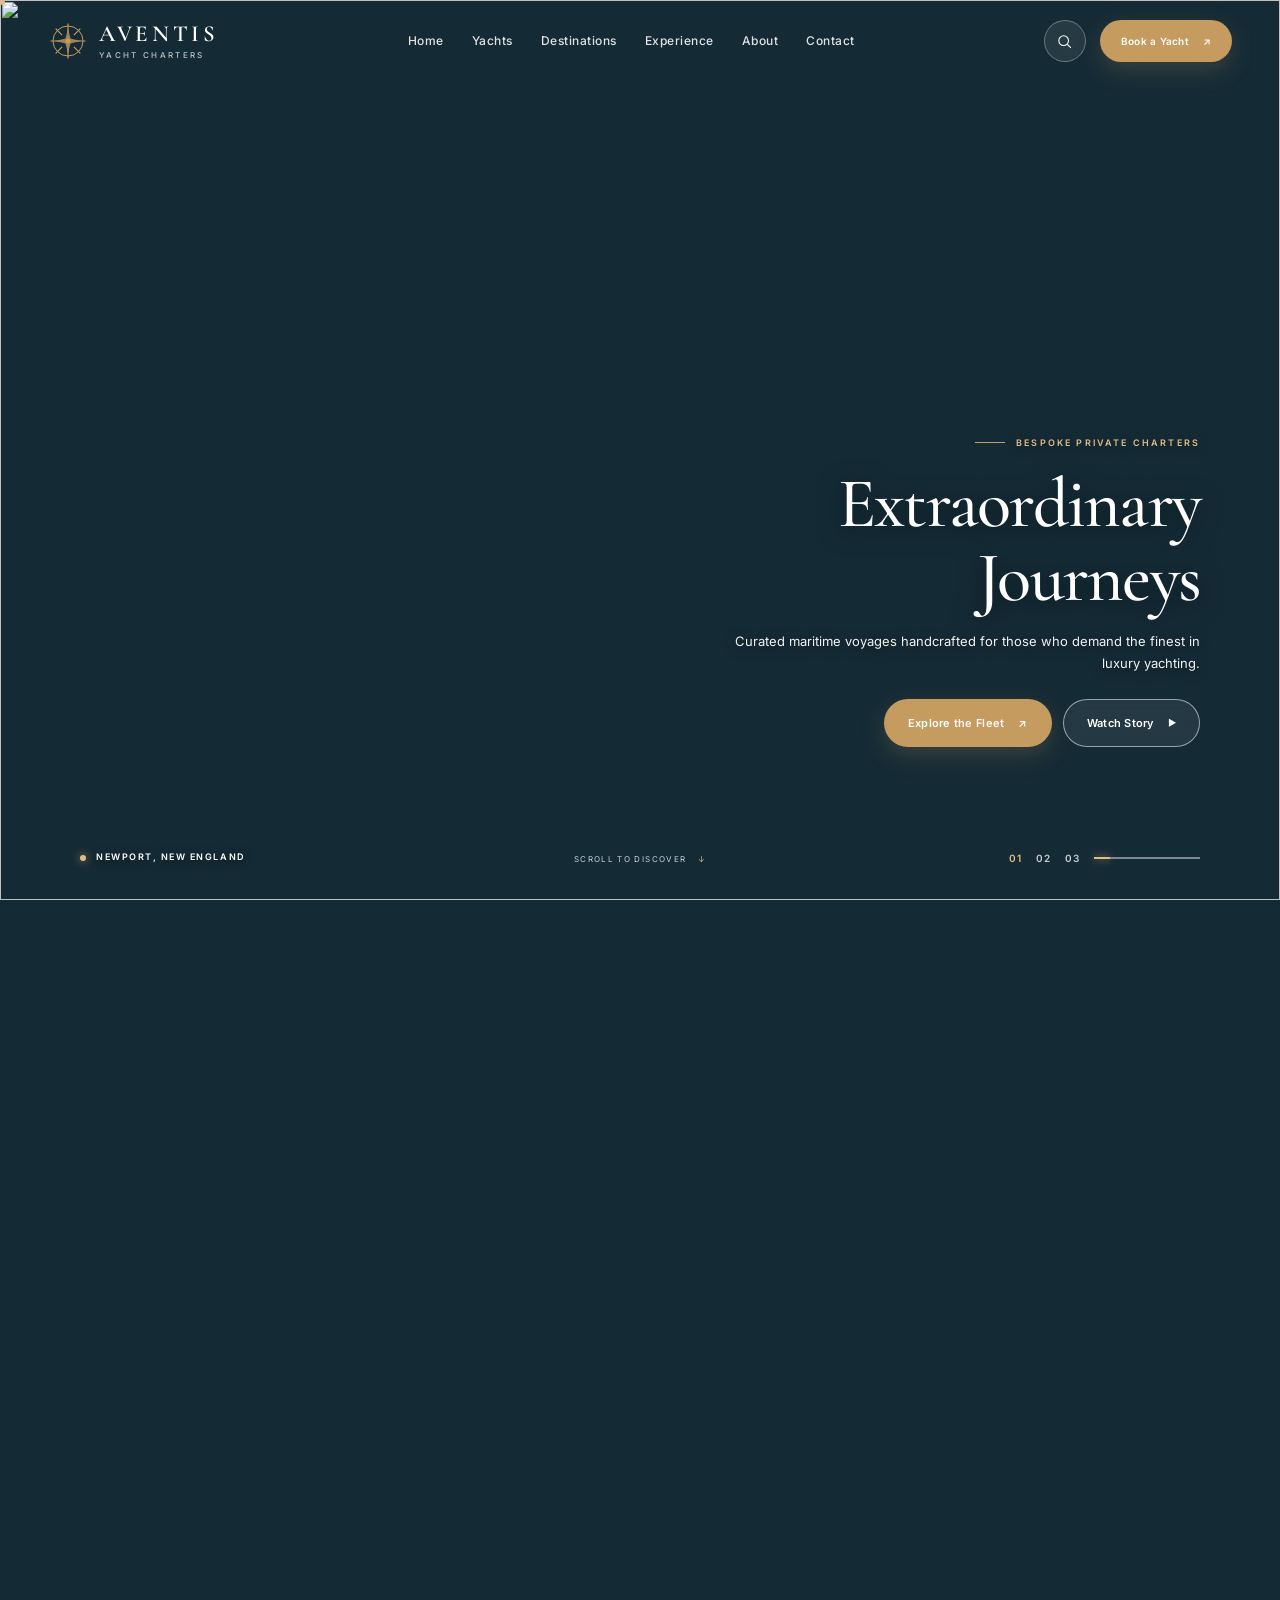
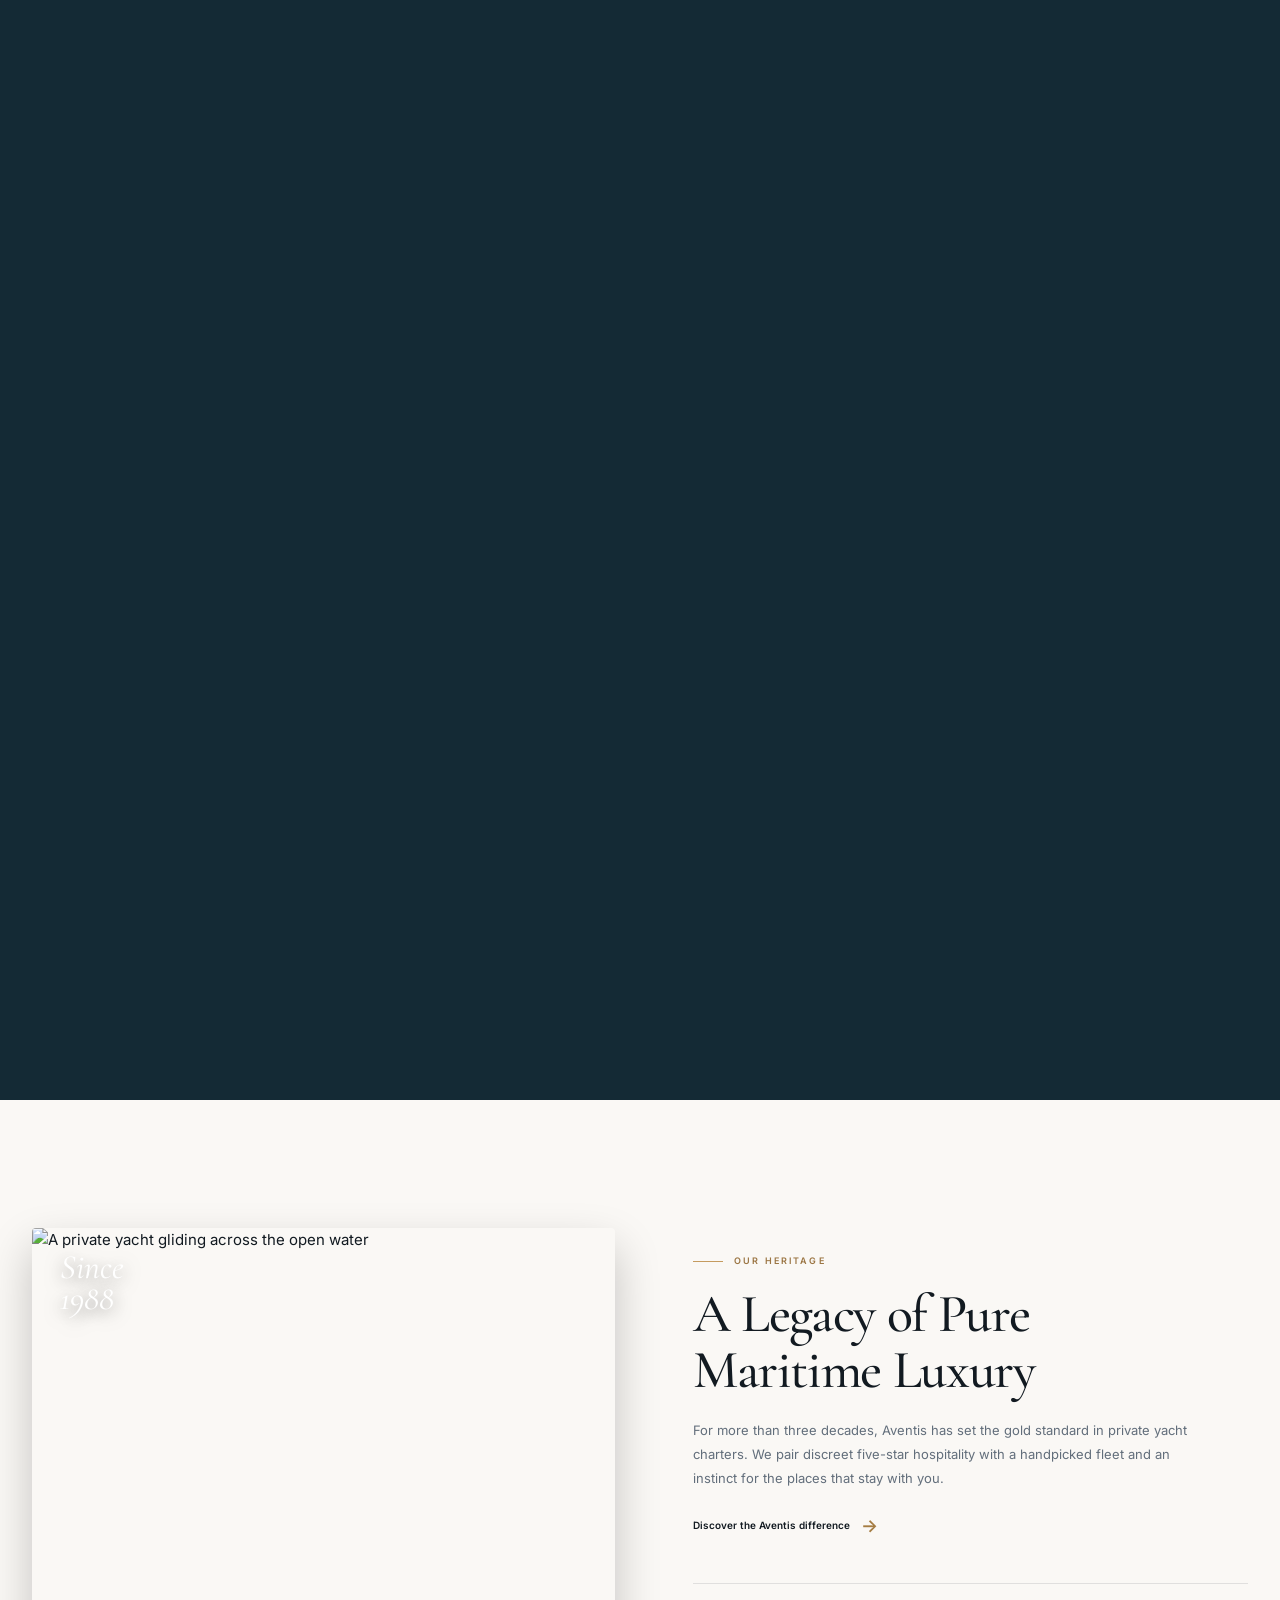
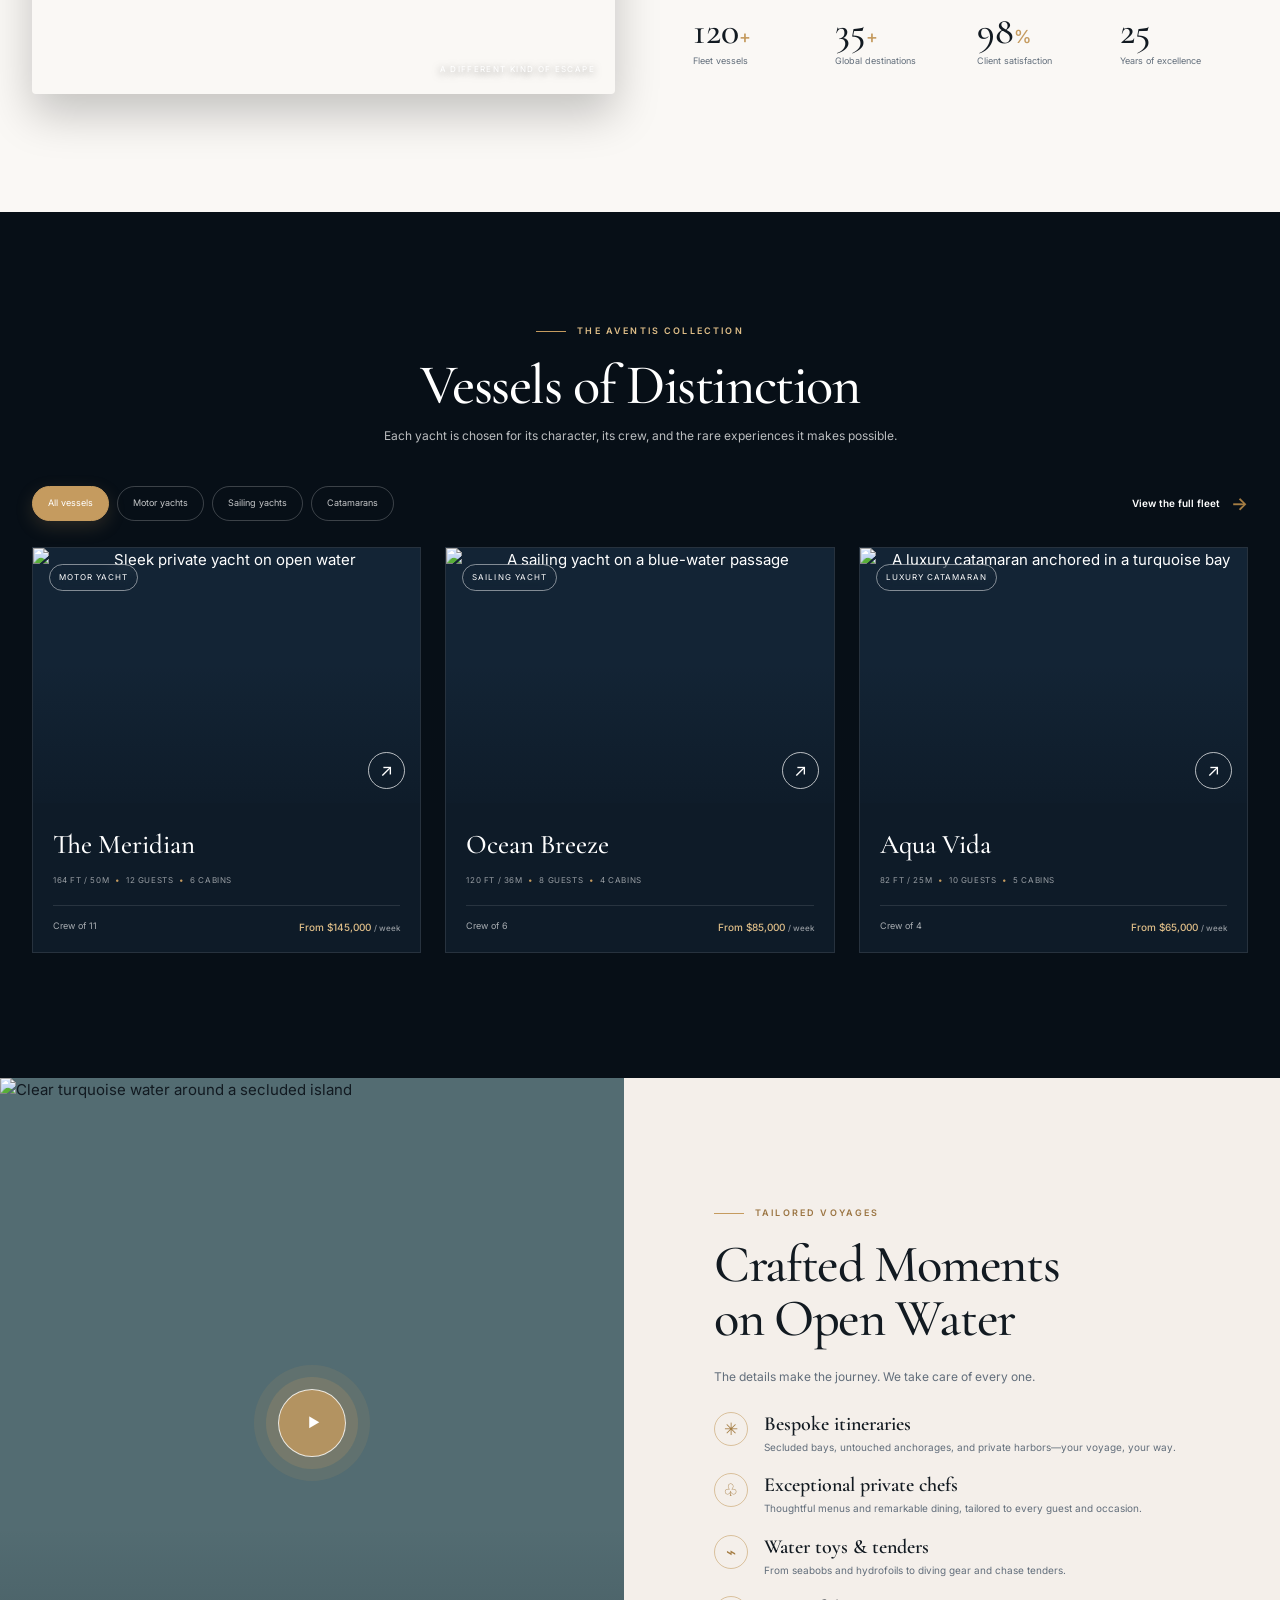
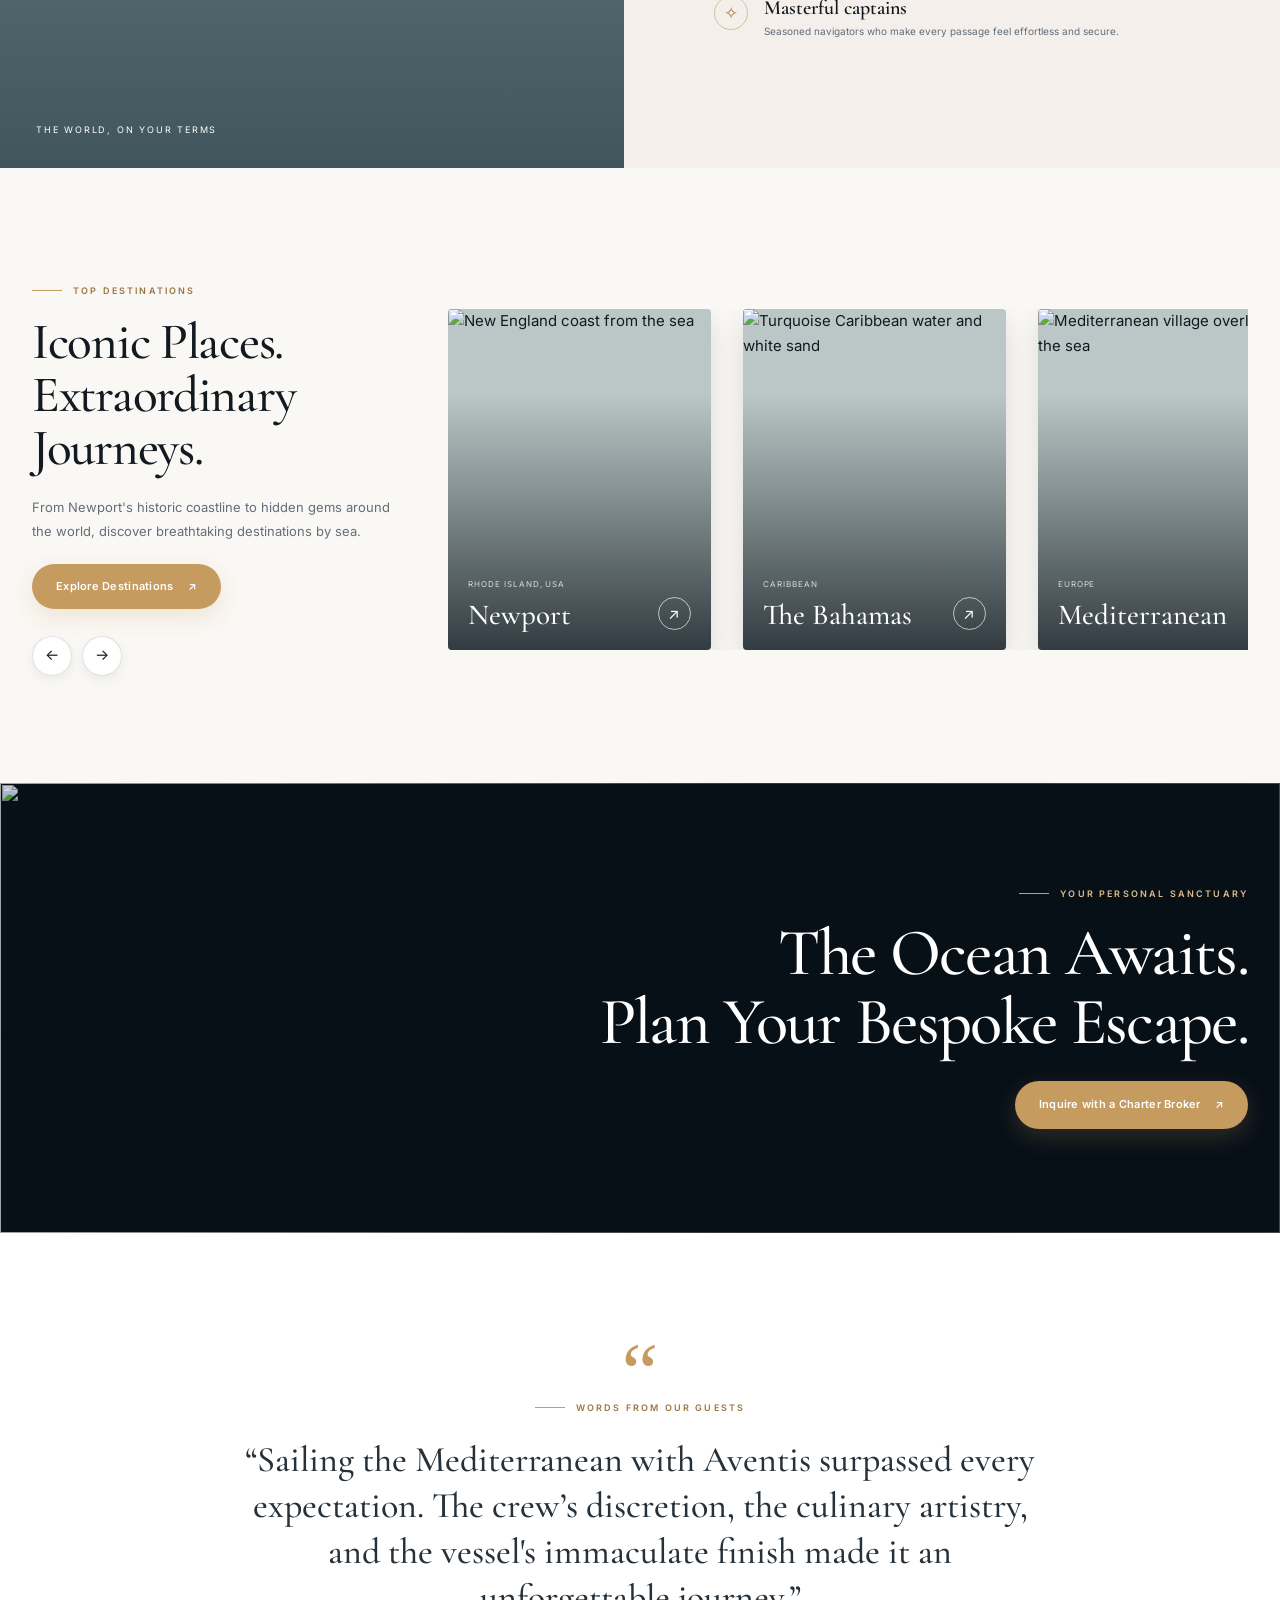
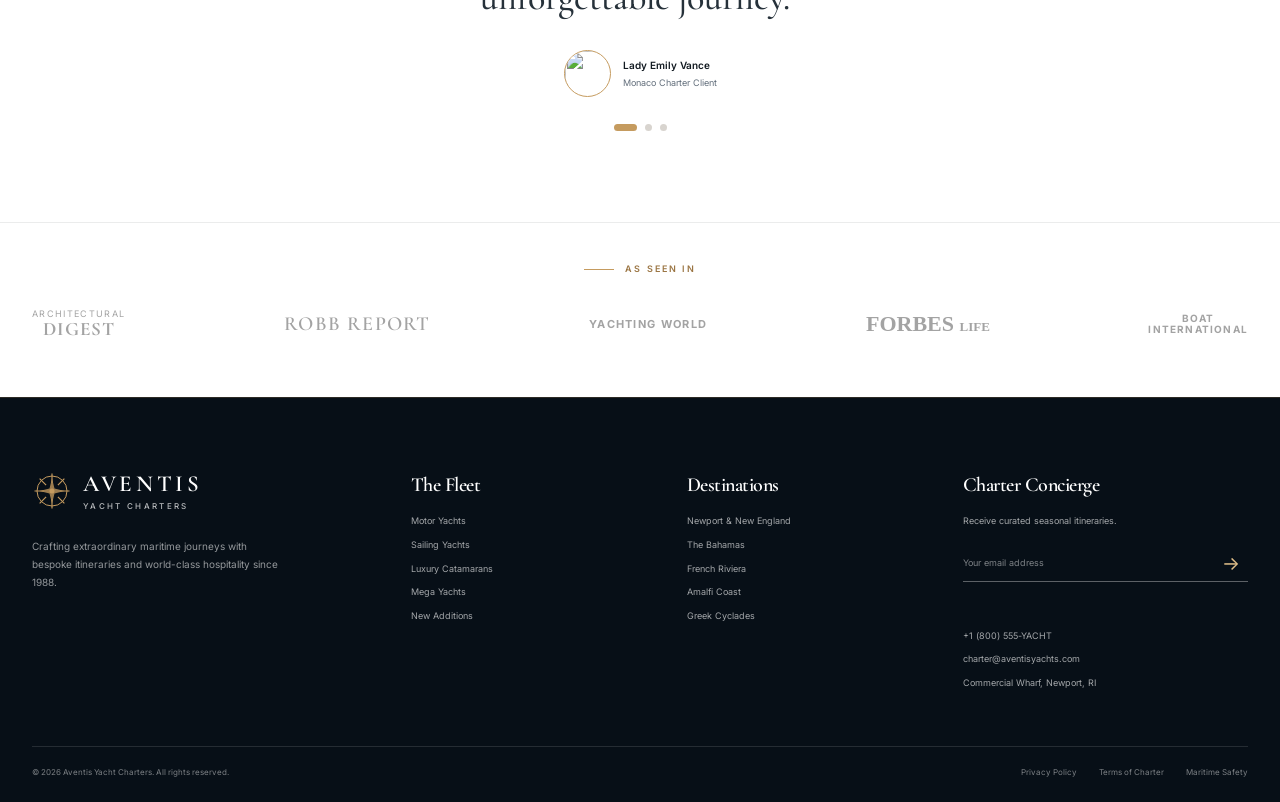
==== index.html @ 3c1928ba "Build Aventis yacht charter website Co-authored-by: Copilot <223556219+Copilot@users.noreply.github." ====
<!doctype html>
<html lang="en">
<head>
  <meta charset="utf-8">
  <meta name="viewport" content="width=device-width, initial-scale=1">
  <meta name="theme-color" content="#070f17">
  <meta name="description" content="Bespoke private yacht charters from Newport to the world's most extraordinary destinations. Discover the Aventis difference.">
  <link rel="canonical" href="https://aventisyachts.com/">
  <meta property="og:type" content="website">
  <meta property="og:title" content="Aventis Yacht Charters — Extraordinary Journeys">
  <meta property="og:description" content="Curated maritime voyages handcrafted for those who demand the finest in luxury yachting.">
  <meta property="og:image" content="https://images.unsplash.com/photo-1500375592092-40eb2168fd21?auto=format&fit=crop&w=1920&q=85">
  <meta name="twitter:card" content="summary_large_image">
  <title>Aventis Yacht Charters — Extraordinary Journeys</title>
  <link rel="preconnect" href="https://fonts.googleapis.com">
  <link rel="preconnect" href="https://fonts.gstatic.com" crossorigin>
  <link href="https://fonts.googleapis.com/css2?family=Cormorant+Garamond:wght@400;500;600;700&family=Inter:wght@300;400;500;600;700&display=swap" rel="stylesheet">
  <link rel="stylesheet" href="styles.css">
  <script type="application/ld+json">
  {
    "@context": "https://schema.org",
    "@type": "BoatReservation",
    "name": "Aventis Yacht Charters",
    "description": "World-class private luxury yacht charter brokerage based in Newport, Rhode Island.",
    "url": "https://aventisyachts.com",
    "telephone": "+1-800-555-9224",
    "address": {
      "@type": "PostalAddress",
      "streetAddress": "Commercial Wharf",
      "addressLocality": "Newport",
      "addressRegion": "RI",
      "postalCode": "02840",
      "addressCountry": "US"
    }
  }
  </script>
  <script src="script.js" defer></script>
</head>
<body>
  <a class="skip-link" href="#main">Skip to content</a>
  <div class="cursor-dot" aria-hidden="true"></div>
  <div class="cursor-ring" aria-hidden="true"></div>

  <header class="site-header" id="main-header">
    <a class="brand" href="#home" aria-label="Aventis Yacht Charters home">
      <svg class="brand-mark" viewBox="0 0 48 48" aria-hidden="true">
        <circle cx="24" cy="24" r="18" fill="none" stroke="currentColor" stroke-width="1.2"/>
        <circle cx="24" cy="24" r="3" fill="currentColor"/>
        <path d="M24 3v11m0 20v11M3 24h11m20 0h11M9.15 9.15l7.78 7.78m14.14 14.14 7.78 7.78m0-29.7-7.78 7.78M16.93 31.07l-7.78 7.78" fill="none" stroke="currentColor" stroke-width="1.4"/>
        <path d="m24 9 3 12-3 3-3-3 3-12Zm15 15-12 3-3-3 3-3 12 3ZM24 39l-3-12 3-3 3 3-3 12ZM9 24l12-3 3 3-3 3-12-3Z" fill="currentColor" opacity=".78"/>
      </svg>
      <span class="brand-type"><strong>AVENTIS</strong><small>YACHT CHARTERS</small></span>
    </a>
    <nav class="desktop-nav" aria-label="Main navigation">
      <a href="#home">Home</a><a href="#fleet">Yachts</a><a href="#destinations">Destinations</a>
      <a href="#experience">Experience</a><a href="#about">About</a><a href="#contact">Contact</a>
    </nav>
    <div class="header-actions">
      <button class="icon-button search-open" type="button" aria-label="Open yacht search">
        <svg viewBox="0 0 24 24" aria-hidden="true"><circle cx="10.8" cy="10.8" r="6.8"/><path d="m16 16 5 5"/></svg>
      </button>
      <button class="button button-gold header-book" type="button" data-open-booking>Book a Yacht <span aria-hidden="true">↗</span></button>
      <button class="menu-toggle" type="button" aria-expanded="false" aria-controls="mobile-nav" aria-label="Open navigation"><span></span><span></span></button>
    </div>
    <nav class="mobile-nav" id="mobile-nav" aria-label="Mobile navigation" hidden>
      <a href="#home">Home</a><a href="#fleet">Yachts</a><a href="#destinations">Destinations</a>
      <a href="#experience">Experience</a><a href="#about">About</a><a href="#contact">Contact</a>
      <button class="button button-gold" type="button" data-open-booking>Book a Yacht <span aria-hidden="true">↗</span></button>
    </nav>
  </header>

  <main id="main">
    <section class="hero-runway" id="hero-runway" aria-label="Aventis private yacht charters">
      <div class="hero-sticky">
        <img class="hero-fallback" src="https://images.unsplash.com/photo-1500375592092-40eb2168fd21?auto=format&fit=crop&w=2000&q=88" alt="">
        <video class="hero-video" autoplay muted loop playsinline preload="metadata" poster="https://images.unsplash.com/photo-1500375592092-40eb2168fd21?auto=format&fit=crop&w=2000&q=88" aria-hidden="true" tabindex="-1">
          <source src="Public/Sunseeker%2076%202024%20_%20Lafortune%20Yachts%281080P_60FPS%29.mp4" type="video/mp4">
        </video>
        <canvas id="hero-canvas" aria-hidden="true"></canvas>
        <div class="hero-content">
          <div class="hero-stage active" data-stage="0">
            <p class="eyebrow"><span></span>Bespoke private charters</p>
            <h1>Extraordinary<br>Journeys</h1>
            <p class="hero-copy">Curated maritime voyages handcrafted for those who demand the finest in luxury yachting.</p>
            <div class="hero-buttons"><a class="button button-gold" href="#fleet">Explore the Fleet <span aria-hidden="true">↗</span></a><button class="button button-glass" type="button" data-open-story>Watch Story <span class="play-mini" aria-hidden="true">▶</span></button></div>
          </div>
          <div class="hero-stage" data-stage="1" aria-hidden="true">
            <p class="eyebrow"><span></span>Oceanic excellence</p>
            <h2>Unrivaled<br>Freedom</h2>
            <p class="hero-copy">Chart your own horizon across pristine archipelagos with Michelin-trained private crews.</p>
            <div class="hero-buttons"><a class="button button-gold" href="#destinations">View Destinations <span aria-hidden="true">↗</span></a><button class="button button-glass" type="button" data-open-booking>Inquire Now</button></div>
          </div>
          <div class="hero-stage" data-stage="2" aria-hidden="true">
            <p class="eyebrow"><span></span>The pinnacle of luxury</p>
            <h2>Endless<br>Horizons</h2>
            <p class="hero-copy">Immerse yourself in timeless coastal elegance where world-class service meets absolute serenity.</p>
            <div class="hero-buttons"><button class="button button-gold" type="button" data-open-booking>Begin Your Journey <span aria-hidden="true">↗</span></button><a class="button button-glass" href="#experience">The Experience</a></div>
          </div>
        </div>
        <div class="hero-hud">
          <span class="location"><i aria-hidden="true"></i> Newport, New England</span>
          <div class="stage-control" aria-label="Hero story progress">
            <span class="stage-label is-current" data-hud="0">01</span><span class="stage-label" data-hud="1">02</span><span class="stage-label" data-hud="2">03</span>
            <span class="stage-track"><i id="stage-progress"></i></span>
          </div>
        </div>
        <span class="scroll-note">Scroll to discover <span aria-hidden="true">↓</span></span>
      </div>
    </section>

    <section class="about-section section-light" id="about">
      <div class="container about-grid">
        <div class="about-image media-frame reveal">
          <img src="https://images.unsplash.com/photo-1544551763-46a013bb70d5?auto=format&fit=crop&w=1200&q=85" alt="A private yacht gliding across the open water" loading="lazy">
          <span class="heritage-badge">Since<br>1988</span>
          <span class="image-caption">A different kind of escape</span>
        </div>
        <div class="about-copy reveal">
          <p class="eyebrow eyebrow-dark"><span></span>Our heritage</p>
          <h2>A Legacy of Pure<br>Maritime Luxury</h2>
          <p>For more than three decades, Aventis has set the gold standard in private yacht charters. We pair discreet five-star hospitality with a handpicked fleet and an instinct for the places that stay with you.</p>
          <a class="text-link" href="#experience">Discover the Aventis difference <span aria-hidden="true">→</span></a>
          <div class="stats-grid" aria-label="Aventis by the numbers">
            <div class="stat"><strong><span class="stat-number" data-target="120">0</span><em>+</em></strong><span>Fleet vessels</span></div>
            <div class="stat"><strong><span class="stat-number" data-target="35">0</span><em>+</em></strong><span>Global destinations</span></div>
            <div class="stat"><strong><span class="stat-number" data-target="98">0</span><em>%</em></strong><span>Client satisfaction</span></div>
            <div class="stat"><strong><span class="stat-number" data-target="25">0</span></strong><span>Years of excellence</span></div>
          </div>
        </div>
      </div>
    </section>

    <section class="fleet-section section-dark" id="fleet">
      <div class="container">
        <div class="section-heading centered reveal">
          <p class="eyebrow"><span></span>The Aventis collection</p>
          <h2>Vessels of Distinction</h2>
          <p>Each yacht is chosen for its character, its crew, and the rare experiences it makes possible.</p>
        </div>
        <div class="fleet-toolbar">
          <div class="fleet-tabs" role="group" aria-label="Filter yachts">
            <button class="fleet-tab active" type="button" data-filter="all" aria-pressed="true">All vessels</button>
            <button class="fleet-tab" type="button" data-filter="motor" aria-pressed="false">Motor yachts</button>
            <button class="fleet-tab" type="button" data-filter="sailing" aria-pressed="false">Sailing yachts</button>
            <button class="fleet-tab" type="button" data-filter="catamaran" aria-pressed="false">Catamarans</button>
          </div>
          <a class="text-link" href="#contact">View the full fleet <span aria-hidden="true">→</span></a>
        </div>
        <div class="fleet-grid">
          <article class="yacht-card reveal" data-category="motor">
            <button class="yacht-image" type="button" data-yacht="meridian" aria-label="View details for The Meridian">
              <img src="https://images.unsplash.com/photo-1567899378494-47b22a2ae96a?auto=format&fit=crop&w=1000&q=85" alt="Sleek private yacht on open water" loading="lazy">
              <span class="yacht-category">Motor yacht</span><span class="round-arrow" aria-hidden="true">↗</span>
            </button>
            <div class="yacht-info"><h3>The Meridian</h3><p class="yacht-specs">164 FT / 50M <i>•</i> 12 GUESTS <i>•</i> 6 CABINS</p><div class="yacht-rate"><span>Crew of 11</span><strong>From $145,000 <small>/ week</small></strong></div></div>
          </article>
          <article class="yacht-card reveal" data-category="sailing">
            <button class="yacht-image" type="button" data-yacht="ocean-breeze" aria-label="View details for Ocean Breeze">
              <img src="https://images.unsplash.com/photo-1500530855697-b586d89ba3ee?auto=format&fit=crop&w=1000&q=85" alt="A sailing yacht on a blue-water passage" loading="lazy">
              <span class="yacht-category">Sailing yacht</span><span class="round-arrow" aria-hidden="true">↗</span>
            </button>
            <div class="yacht-info"><h3>Ocean Breeze</h3><p class="yacht-specs">120 FT / 36M <i>•</i> 8 GUESTS <i>•</i> 4 CABINS</p><div class="yacht-rate"><span>Crew of 6</span><strong>From $85,000 <small>/ week</small></strong></div></div>
          </article>
          <article class="yacht-card reveal" data-category="catamaran">
            <button class="yacht-image" type="button" data-yacht="aqua-vida" aria-label="View details for Aqua Vida">
              <img src="https://images.unsplash.com/photo-1540946485063-a40da27545f8?auto=format&fit=crop&w=1000&q=85" alt="A luxury catamaran anchored in a turquoise bay" loading="lazy">
              <span class="yacht-category">Luxury catamaran</span><span class="round-arrow" aria-hidden="true">↗</span>
            </button>
            <div class="yacht-info"><h3>Aqua Vida</h3><p class="yacht-specs">82 FT / 25M <i>•</i> 10 GUESTS <i>•</i> 5 CABINS</p><div class="yacht-rate"><span>Crew of 4</span><strong>From $65,000 <small>/ week</small></strong></div></div>
          </article>
        </div>
      </div>
    </section>

    <section class="experience-section" id="experience">
      <div class="experience-image">
        <img src="https://images.unsplash.com/photo-1510414842594-a61c69b5ae57?auto=format&fit=crop&w=1400&q=85" alt="Clear turquoise water around a secluded island" loading="lazy">
        <button class="experience-play" type="button" data-open-story aria-label="Discover the Aventis experience"><span>▶</span></button>
        <span class="experience-caption">The world, on your terms</span>
      </div>
      <div class="experience-copy">
        <div class="experience-inner reveal">
          <p class="eyebrow eyebrow-dark"><span></span>Tailored voyages</p>
          <h2>Crafted Moments<br>on Open Water</h2>
          <p class="experience-intro">The details make the journey. We take care of every one.</p>
          <ul class="feature-list">
            <li><span class="feature-icon" aria-hidden="true">✳</span><div><h3>Bespoke itineraries</h3><p>Secluded bays, untouched anchorages, and private harbors—your voyage, your way.</p></div></li>
            <li><span class="feature-icon" aria-hidden="true">♧</span><div><h3>Exceptional private chefs</h3><p>Thoughtful menus and remarkable dining, tailored to every guest and occasion.</p></div></li>
            <li><span class="feature-icon" aria-hidden="true">⌁</span><div><h3>Water toys &amp; tenders</h3><p>From seabobs and hydrofoils to diving gear and chase tenders.</p></div></li>
            <li><span class="feature-icon" aria-hidden="true">✧</span><div><h3>Masterful captains</h3><p>Seasoned navigators who make every passage feel effortless and secure.</p></div></li>
          </ul>
        </div>
      </div>
    </section>

    <section class="destinations-section section-light" id="destinations">
      <div class="container destinations-grid">
        <div class="destinations-copy reveal">
          <p class="eyebrow eyebrow-dark"><span></span>Top destinations</p>
          <h2>Iconic Places.<br>Extraordinary Journeys.</h2>
          <p>From Newport's historic coastline to hidden gems around the world, discover breathtaking destinations by sea.</p>
          <a class="button button-gold" href="#contact">Explore Destinations <span aria-hidden="true">↗</span></a>
          <div class="slider-controls">
            <button class="slider-button dest-prev" type="button" aria-label="Previous destination">←</button>
            <button class="slider-button dest-next" type="button" aria-label="Next destination">→</button>
          </div>
        </div>
        <div class="destinations-slider-wrapper reveal">
          <div class="destinations-slider" id="destinations-slider" tabindex="0" aria-label="Featured destinations">
            <article class="destination-card"><img src="https://images.unsplash.com/photo-1500375592092-40eb2168fd21?auto=format&fit=crop&w=850&q=85" alt="New England coast from the sea" loading="lazy"><div class="destination-shade"></div><div class="destination-info"><span>Rhode Island, USA</span><h3>Newport</h3><a href="#contact" aria-label="Explore Newport">↗</a></div></article>
            <article class="destination-card"><img src="https://images.unsplash.com/photo-1510414842594-a61c69b5ae57?auto=format&fit=crop&w=850&q=85" alt="Turquoise Caribbean water and white sand" loading="lazy"><div class="destination-shade"></div><div class="destination-info"><span>Caribbean</span><h3>The Bahamas</h3><a href="#contact" aria-label="Explore the Bahamas">↗</a></div></article>
            <article class="destination-card"><img src="https://images.unsplash.com/photo-1533105079780-92b9be482077?auto=format&fit=crop&w=850&q=85" alt="Mediterranean village overlooking the sea" loading="lazy"><div class="destination-shade"></div><div class="destination-info"><span>Europe</span><h3>Mediterranean</h3><a href="#contact" aria-label="Explore the Mediterranean">↗</a></div></article>
          </div>
        </div>
      </div>
    </section>

    <section class="cta-banner" aria-label="Plan your bespoke escape">
      <img src="https://images.unsplash.com/photo-1510414842594-a61c69b5ae57?auto=format&fit=crop&w=2000&q=85" alt="" loading="lazy">
      <div class="cta-shade"></div>
      <div class="container cta-content reveal">
        <p class="eyebrow"><span></span>Your personal sanctuary</p>
        <h2>The Ocean Awaits.<br>Plan Your Bespoke Escape.</h2>
        <button class="button button-gold" type="button" data-open-booking>Inquire with a Charter Broker <span aria-hidden="true">↗</span></button>
      </div>
    </section>

    <section class="testimonials-section">
      <div class="container testimonial-container reveal">
        <span class="quote-mark" aria-hidden="true">“</span>
        <p class="eyebrow eyebrow-dark"><span></span>Words from our guests</p>
        <div class="testimonial-slide active" data-testimonial="0">
          <blockquote>“Sailing the Mediterranean with Aventis surpassed every expectation. The crew’s discretion, the culinary artistry, and the vessel's immaculate finish made it an unforgettable journey.”</blockquote>
          <div class="author"><img src="https://images.unsplash.com/photo-1534528741775-53994a69daeb?auto=format&fit=crop&w=160&h=160&q=80" alt="" loading="lazy"><div><strong>Lady Emily Vance</strong><span>Monaco Charter Client</span></div></div>
        </div>
        <div class="testimonial-slide" data-testimonial="1" aria-hidden="true">
          <blockquote>“From the first conversation to our last morning at anchor, every detail felt considered. It was the most effortless week our family has ever spent together.”</blockquote>
          <div class="author"><img src="https://images.unsplash.com/photo-1500648767791-00dcc994a43e?auto=format&fit=crop&w=160&h=160&q=80" alt="" loading="lazy"><div><strong>James R. Whitmore</strong><span>Newport Charter Client</span></div></div>
        </div>
        <div class="testimonial-slide" data-testimonial="2" aria-hidden="true">
          <blockquote>“A truly personal service. Our captain found quiet coves we would never have discovered, and the onboard hospitality was second to none.”</blockquote>
          <div class="author"><img src="https://images.unsplash.com/photo-1531123897727-8f129e1688ce?auto=format&fit=crop&w=160&h=160&q=80" alt="" loading="lazy"><div><strong>Isabelle Laurent</strong><span>French Riviera Charter Client</span></div></div>
        </div>
        <div class="testimonial-controls" role="group" aria-label="Choose a testimonial">
          <button class="testimonial-dot active" type="button" aria-label="Testimonial 1" aria-pressed="true"></button>
          <button class="testimonial-dot" type="button" aria-label="Testimonial 2" aria-pressed="false"></button>
          <button class="testimonial-dot" type="button" aria-label="Testimonial 3" aria-pressed="false"></button>
        </div>
      </div>
    </section>

    <section class="press-section">
      <div class="container press-inner"><p class="eyebrow eyebrow-dark"><span></span>As seen in</p><div class="press-logos" aria-label="Featured in Architectural Digest, Robb Report, Yachting World, Forbes Life, and Boat International"><span>ARCHITECTURAL<br><b>DIGEST</b></span><span class="robb">ROBB REPORT</span><span class="yachting">YACHTING WORLD</span><span class="forbes">FORBES <i>LIFE</i></span><span class="boat">BOAT<br>INTERNATIONAL</span></div></div>
    </section>
  </main>

  <footer class="site-footer" id="contact">
    <div class="container footer-grid">
      <div class="footer-brand">
        <a class="brand" href="#home" aria-label="Aventis Yacht Charters home"><svg class="brand-mark" viewBox="0 0 48 48" aria-hidden="true"><circle cx="24" cy="24" r="18" fill="none" stroke="currentColor" stroke-width="1.2"/><circle cx="24" cy="24" r="3" fill="currentColor"/><path d="M24 3v11m0 20v11M3 24h11m20 0h11M9.15 9.15l7.78 7.78m14.14 14.14 7.78 7.78m0-29.7-7.78 7.78M16.93 31.07l-7.78 7.78" fill="none" stroke="currentColor" stroke-width="1.4"/><path d="m24 9 3 12-3 3-3-3 3-12Zm15 15-12 3-3-3 3-3 12 3ZM24 39l-3-12 3-3 3 3-3 12ZM9 24l12-3 3 3-3 3-12-3Z" fill="currentColor" opacity=".78"/></svg><span class="brand-type"><strong>AVENTIS</strong><small>YACHT CHARTERS</small></span></a>
        <p>Crafting extraordinary maritime journeys with bespoke itineraries and world-class hospitality since 1988.</p>
      </div>
      <div class="footer-column"><h2>The Fleet</h2><a href="#fleet">Motor Yachts</a><a href="#fleet">Sailing Yachts</a><a href="#fleet">Luxury Catamarans</a><a href="#fleet">Mega Yachts</a><a href="#fleet">New Additions</a></div>
      <div class="footer-column"><h2>Destinations</h2><a href="#destinations">Newport &amp; New England</a><a href="#destinations">The Bahamas</a><a href="#destinations">French Riviera</a><a href="#destinations">Amalfi Coast</a><a href="#destinations">Greek Cyclades</a></div>
      <div class="footer-column footer-concierge"><h2>Charter Concierge</h2><p>Receive curated seasonal itineraries.</p>
        <form class="newsletter-form"><label class="visually-hidden" for="newsletter-email">Email address</label><input id="newsletter-email" name="email" type="email" placeholder="Your email address" required><button type="submit" aria-label="Sign up for the newsletter">→</button></form><p class="form-status" aria-live="polite"></p>
        <a href="tel:+18005559224">+1 (800) 555-YACHT</a><a href="mailto:charter@aventisyachts.com">charter@aventisyachts.com</a><span>Commercial Wharf, Newport, RI</span>
      </div>
    </div>
    <div class="container footer-bottom"><span>© 2026 Aventis Yacht Charters. All rights reserved.</span><div><a href="#contact">Privacy Policy</a><a href="#contact">Terms of Charter</a><a href="#contact">Maritime Safety</a></div></div>
  </footer>

  <dialog class="site-dialog search-dialog" id="search-modal" aria-labelledby="search-title">
    <button class="dialog-close" type="button" aria-label="Close search">×</button>
    <div class="dialog-inner"><p class="eyebrow"><span></span>Find your next escape</p><h2 id="search-title">Where will the sea take you?</h2>
      <form class="search-form"><label class="visually-hidden" for="yacht-search">Search yachts and destinations</label><input id="yacht-search" type="search" placeholder="Try “Bahamas” or “motor yacht”"><button type="submit" aria-label="Search">↗</button></form>
      <div class="search-chips"><button type="button">Bahamas</button><button type="button">50m+ Motor Yachts</button><button type="button">Summer in Greece</button><button type="button">Catamarans</button></div>
      <p class="search-result" aria-live="polite"></p>
    </div>
  </dialog>

  <dialog class="site-dialog booking-dialog" id="booking-modal" aria-labelledby="booking-title">
    <button class="dialog-close" type="button" aria-label="Close booking request">×</button>
    <div class="dialog-inner"><p class="eyebrow"><span></span>Your journey begins here</p><h2 id="booking-title">Speak with a Charter Broker</h2><p class="dialog-intro">Tell us a little about the escape you have in mind.</p>
      <form class="booking-form">
        <label>Destination<input name="destination" placeholder="Where would you like to go?" required></label>
        <label>Yacht preference<select name="yacht"><option value="">Select a style</option><option>Motor yacht</option><option>Sailing yacht</option><option>Luxury catamaran</option><option>Open to recommendations</option></select></label>
        <div class="form-row"><label>Charter dates<input name="dates" placeholder="Your preferred dates"></label><label>Number of guests<input name="guests" type="number" min="1" max="30" placeholder="e.g. 8"></label></div>
        <label>Special requests<textarea name="requests" rows="3" placeholder="Share anything that would make it extraordinary"></textarea></label>
        <button class="button button-gold" type="submit">Prepare my inquiry <span aria-hidden="true">↗</span></button>
        <p class="form-status" aria-live="polite">This preview does not send or store your details.</p>
      </form>
    </div>
  </dialog>
  <dialog class="site-dialog story-dialog" id="story-modal" aria-labelledby="story-title">
    <button class="dialog-close" type="button" aria-label="Close story">×</button>
    <div class="story-content"><p class="eyebrow"><span></span>The Aventis experience</p><h2 id="story-title">A world of your own.</h2><p>Unhurried mornings. Secret anchorages. A crew who knows just when to appear—and when to let the moment be yours.</p><button class="button button-gold" type="button" data-open-booking>Plan your escape <span aria-hidden="true">↗</span></button></div>
  </dialog>
  <dialog class="site-dialog yacht-dialog" id="yacht-modal" aria-labelledby="yacht-title">
    <button class="dialog-close" type="button" aria-label="Close yacht details">×</button>
    <div class="yacht-dialog-content"><img id="yacht-modal-image" src="" alt=""><div class="yacht-dialog-copy"><p class="eyebrow"><span></span>In the Aventis collection</p><h2 id="yacht-title"></h2><p id="yacht-modal-description"></p><button class="button button-gold" type="button" data-open-booking>Ask about this yacht <span aria-hidden="true">↗</span></button></div></div>
  </dialog>
</body>
</html>
---- styles.css ----
:root {
  color-scheme: light;
  --navy: #070f17;
  --navy-card: #0e1b28;
  --navy-raised: #132435;
  --gold: #c59b5f;
  --gold-light: #dfbe88;
  --cream: #faf8f5;
  --cream-card: #f4efea;
  --ink: #121a21;
  --muted: #626e7b;
  --dim: rgba(255,255,255,.72);
  --serif: "Cormorant Garamond", Georgia, serif;
  --sans: "Inter", -apple-system, BlinkMacSystemFont, "Segoe UI", sans-serif;
  --ease: cubic-bezier(.16, 1, .3, 1);
  --shadow-sm: 0 4px 12px rgba(0,0,0,.06);
  --shadow-md: 0 12px 30px rgba(0,0,0,.12);
  --shadow-lg: 0 20px 45px rgba(0,0,0,.22);
}
* { box-sizing: border-box; }
html { scroll-behavior: smooth; scroll-padding-top: 90px; }
body { margin: 0; background: var(--cream); color: var(--ink); font-family: var(--sans); font-size: 15px; line-height: 1.65; -webkit-font-smoothing: antialiased; }
body.dialog-open { overflow: hidden; }
button, input, textarea, select { font: inherit; }
button, a { -webkit-tap-highlight-color: transparent; }
button { color: inherit; }
a { color: inherit; text-decoration: none; }
img { display: block; width: 100%; }
::selection { background: var(--gold); color: white; }
.container { width: min(1320px, calc(100% - 64px)); margin-inline: auto; }
.visually-hidden { position: absolute; width: 1px; height: 1px; padding: 0; margin: -1px; overflow: hidden; clip: rect(0,0,0,0); white-space: nowrap; border: 0; }
.skip-link { position: fixed; z-index: 2000; top: 12px; left: 12px; transform: translateY(-160%); padding: 10px 16px; background: white; color: var(--navy); }
.skip-link:focus { transform: translateY(0); }
.site-header { position: fixed; inset: 0 0 auto; z-index: 1000; display: flex; align-items: center; justify-content: space-between; padding: 20px 48px; color: #fff; transition: background .4s ease, padding .4s ease, box-shadow .4s ease; }
.site-header.scrolled { padding-block: 13px; background: rgba(7,15,23,.92); border-bottom: 1px solid rgba(197,155,95,.2); box-shadow: 0 10px 30px rgba(0,0,0,.25); backdrop-filter: blur(16px); }
.brand { display: inline-flex; align-items: center; gap: 11px; flex: 0 0 auto; color: var(--gold); }
.brand-mark { width: 40px; height: 40px; }
.brand-type { display: grid; line-height: 1.05; }
.brand-type strong { color: white; font-family: var(--serif); font-size: 23px; font-weight: 600; letter-spacing: .16em; }
.brand-type small { color: rgba(255,255,255,.72); font-size: 8px; font-weight: 500; letter-spacing: .29em; margin-top: 5px; }
.desktop-nav { display: flex; align-items: center; gap: clamp(18px,2.2vw,34px); margin-inline: auto; padding-inline: 32px; }
.desktop-nav a { position: relative; color: rgba(255,255,255,.87); font-size: 12px; font-weight: 500; letter-spacing: .04em; transition: color .25s; }
.desktop-nav a::after { position: absolute; content: ""; left: 50%; bottom: -7px; width: 0; height: 1px; background: var(--gold); transition: width .3s var(--ease), left .3s var(--ease); }
.desktop-nav a:hover { color: var(--gold-light); }
.desktop-nav a:hover::after { left: 0; width: 100%; }
.header-actions { display: flex; align-items: center; gap: 14px; }
.icon-button, .menu-toggle { width: 42px; height: 42px; display: grid; place-items: center; background: rgba(255,255,255,.08); border: 1px solid rgba(255,255,255,.3); border-radius: 50%; color: white; cursor: pointer; transition: all .3s; }
.icon-button:hover { border-color: var(--gold); color: var(--gold); }
.icon-button svg { width: 17px; height: 17px; fill: none; stroke: currentColor; stroke-width: 1.5; }
.button { min-height: 48px; display: inline-flex; align-items: center; justify-content: center; gap: 14px; padding: 12px 23px; border: 1px solid transparent; border-radius: 999px; font-size: 11px; font-weight: 600; letter-spacing: .025em; cursor: pointer; transition: transform .35s var(--ease), background .3s, color .3s, border-color .3s, box-shadow .3s; }
.button:hover { transform: translateY(-2px); }
.button-gold { background: var(--gold); color: white; box-shadow: 0 8px 25px rgba(197,155,95,.22); }
.button-gold:hover { background: var(--gold-light); color: var(--navy); box-shadow: 0 8px 25px rgba(197,155,95,.3); }
.header-book { min-height: 42px; padding: 10px 20px; font-size: 10px; }
.button-glass { color: #fff; border-color: rgba(255,255,255,.54); background: rgba(255,255,255,.07); backdrop-filter: blur(8px); }
.button-glass:hover { border-color: var(--gold); background: rgba(197,155,95,.15); }
.play-mini { font-size: 9px; }
.menu-toggle, .mobile-nav { display: none; }

.hero-runway { height: 300vh; min-height: 1600px; background: #142a35; }
.hero-sticky { position: sticky; top: 0; width: 100%; height: 100svh; min-height: 620px; overflow: hidden; color: white; isolation: isolate; }
.hero-fallback, .hero-video, #hero-canvas { position: absolute; inset: 0; width: 100%; height: 100%; object-fit: cover; }
.hero-fallback { object-position: center 52%; }
.hero-fallback { z-index: -3; }
.hero-video { z-index: -2; }
#hero-canvas { z-index: -1; opacity: 0; }
#hero-canvas.is-ready { opacity: 1; }
.hero-content { position: absolute; right: max(6.25vw, 48px); bottom: clamp(125px, 17vh, 164px); width: min(580px, 48vw); text-align: right; }
.hero-stage { display: none; }
.hero-stage.active { display: block; animation: stage-arrive .5s ease-out both; }
@keyframes stage-arrive { from { transform: translateY(10px); } to { transform: translateY(0); } }
.eyebrow { display: flex; align-items: center; gap: 11px; margin: 0 0 18px; color: var(--gold-light); font-size: 9px; font-weight: 600; letter-spacing: .24em; line-height: 1.5; text-transform: uppercase; }
.eyebrow > span { display: inline-block; width: 30px; height: 1px; background: var(--gold); }
.hero-content .eyebrow { justify-content: flex-end; text-shadow: 0 2px 10px rgba(0,0,0,.5); }
h1, h2, h3, p { margin-top: 0; }
h1, h2 { font-family: var(--serif); font-weight: 500; letter-spacing: -.025em; line-height: 1.04; }
.hero-content h1, .hero-content h2 { margin: 0; color: white; font-size: clamp(48px,5.5vw,78px); text-shadow: 0 4px 24px rgba(0,0,0,.52); }
.hero-copy { max-width: 470px; margin: 16px 0 25px auto; color: rgba(255,255,255,.94); font-size: 13px; line-height: 1.7; text-shadow: 0 2px 12px rgba(0,0,0,.6); }
.hero-buttons { display: flex; justify-content: flex-end; gap: 11px; }
.hero-hud { position: absolute; right: 6.25vw; bottom: 34px; left: 6.25vw; display: flex; align-items: center; justify-content: space-between; }
.location { display: flex; align-items: center; gap: 10px; color: #fff; font-size: 9px; font-weight: 600; letter-spacing: .17em; text-transform: uppercase; text-shadow: 0 2px 10px rgba(0,0,0,.65); }
.location i { width: 6px; height: 6px; border-radius: 50%; background: var(--gold-light); box-shadow: 0 0 10px var(--gold); }
.stage-control { display: flex; align-items: center; gap: 14px; color: rgba(255,255,255,.77); font-size: 10px; font-weight: 600; letter-spacing: .1em; }
.stage-label { cursor: default; transition: color .3s; }
.stage-label.is-current { color: var(--gold-light); }
.stage-track { position: relative; width: 106px; height: 2px; background: rgba(255,255,255,.45); }
.stage-track i { position: absolute; inset: 0 auto 0 0; width: 15%; background: var(--gold-light); box-shadow: 0 0 8px var(--gold); }
.scroll-note { position: absolute; right: 50%; bottom: 34px; transform: translateX(50%); color: rgba(255,255,255,.78); font-size: 8px; letter-spacing: .17em; text-transform: uppercase; }
.scroll-note span { margin-left: 8px; color: var(--gold-light); }

.section-light { background: var(--cream); }
.about-section { padding: 128px 0 118px; }
.about-grid { display: grid; grid-template-columns: 1.05fr 1fr; align-items: center; gap: 78px; }
.media-frame { position: relative; overflow: hidden; border-radius: 4px; box-shadow: var(--shadow-lg); }
.about-image { aspect-ratio: 4 / 3.2; }
.about-image img { height: 100%; object-fit: cover; }
.heritage-badge { position: absolute; top: 25px; left: 28px; color: white; font-family: var(--serif); font-size: 34px; font-style: italic; line-height: .9; text-shadow: 0 4px 18px rgba(0,0,0,.6); }
.image-caption { position: absolute; right: 20px; bottom: 18px; color: white; font-size: 8px; letter-spacing: .17em; text-transform: uppercase; text-shadow: 0 2px 8px rgba(0,0,0,.65); }
.eyebrow-dark { color: #9b7543; }
.about-copy h2, .destinations-copy h2, .experience-copy h2 { margin: 0 0 20px; color: var(--ink); font-size: clamp(40px,4.2vw,58px); }
.about-copy > p:not(.eyebrow), .destinations-copy > p:not(.eyebrow) { max-width: 520px; color: var(--muted); font-size: 13px; line-height: 1.85; }
.text-link { display: inline-flex; align-items: center; gap: 11px; margin-top: 8px; color: var(--ink); font-size: 10px; font-weight: 600; }
.text-link span { color: var(--gold-dark, #a57d43); font-size: 18px; transition: transform .25s; }
.text-link:hover span { transform: translateX(4px); }
.stats-grid { display: grid; grid-template-columns: repeat(4, 1fr); gap: 14px; margin-top: 43px; padding-top: 28px; border-top: 1px solid rgba(7,15,23,.1); }
.stat { display: flex; flex-direction: column; gap: 4px; }
.stat strong { color: var(--ink); font-family: var(--serif); font-size: 38px; font-weight: 500; line-height: 1; }
.stat strong em { color: var(--gold); font-family: var(--sans); font-size: 18px; font-style: normal; }
.stat > span { color: var(--muted); font-size: 9px; line-height: 1.5; }

.section-dark { background: var(--navy); color: white; }
.fleet-section { padding: 112px 0 125px; }
.section-heading { max-width: 650px; margin: 0 auto; text-align: center; }
.section-heading .eyebrow { justify-content: center; }
.section-heading h2 { margin: 0 0 12px; color: white; font-size: clamp(42px,4.4vw,60px); }
.section-heading > p:last-child { margin-bottom: 0; color: var(--dim); font-size: 12px; }
.fleet-toolbar { display: flex; align-items: center; justify-content: space-between; gap: 24px; margin: 40px 0 26px; }
.fleet-tabs { display: flex; flex-wrap: wrap; gap: 8px; }
.fleet-tab { padding: 9px 15px; border: 1px solid rgba(255,255,255,.21); border-radius: 999px; background: transparent; color: rgba(255,255,255,.77); font-size: 9px; cursor: pointer; transition: all .25s; }
.fleet-tab:hover, .fleet-tab.active { border-color: var(--gold); background: var(--gold); color: white; box-shadow: 0 6px 18px rgba(197,155,95,.18); }
.fleet-toolbar .text-link { margin: 0; color: white; white-space: nowrap; }
.fleet-grid { display: grid; grid-template-columns: repeat(3,minmax(0,1fr)); gap: 24px; }
.yacht-card { min-width: 0; border: 1px solid rgba(255,255,255,.1); background: var(--navy-card); transition: transform .4s var(--ease), border-color .3s, box-shadow .3s; }
.yacht-card:hover { transform: translateY(-7px); border-color: rgba(197,155,95,.65); box-shadow: 0 16px 36px rgba(0,0,0,.4); }
.yacht-card[hidden] { display: none; }
.yacht-image { position: relative; display: block; width: 100%; aspect-ratio: 1.52; padding: 0; overflow: hidden; border: 0; background: var(--navy-raised); cursor: pointer; }
.yacht-image::after { position: absolute; inset: 45% 0 0; content: ""; background: linear-gradient(transparent,rgba(7,15,23,.38)); }
.yacht-image img { height: 100%; object-fit: cover; transition: transform .8s var(--ease); }
.yacht-card:hover .yacht-image img { transform: scale(1.07); }
.yacht-category { position: absolute; z-index: 1; top: 16px; left: 16px; padding: 6px 9px; border: 1px solid rgba(255,255,255,.48); border-radius: 999px; color: white; font-size: 8px; letter-spacing: .13em; text-transform: uppercase; backdrop-filter: blur(8px); }
.round-arrow { position: absolute; z-index: 1; right: 15px; bottom: 14px; display: grid; width: 37px; height: 37px; place-items: center; border: 1px solid rgba(255,255,255,.7); border-radius: 50%; color: white; font-size: 17px; transition: transform .3s, background .3s; }
.yacht-card:hover .round-arrow { transform: rotate(45deg); background: var(--gold); }
.yacht-info { padding: 20px 20px 17px; }
.yacht-info h3 { margin: 0 0 7px; color: white; font-family: var(--serif); font-size: 27px; font-weight: 500; }
.yacht-specs { margin: 0 0 17px; color: rgba(255,255,255,.57); font-size: 8px; letter-spacing: .075em; }
.yacht-specs i { padding-inline: 3px; color: var(--gold); font-style: normal; }
.yacht-rate { display: flex; align-items: center; justify-content: space-between; gap: 8px; padding-top: 13px; border-top: 1px solid rgba(255,255,255,.11); color: rgba(255,255,255,.64); font-size: 9px; }
.yacht-rate strong { color: var(--gold-light); font-size: 10px; font-weight: 500; }
.yacht-rate small { color: rgba(255,255,255,.55); font-size: 8px; }

.experience-section { display: grid; grid-template-columns: 1fr 1.05fr; min-height: 690px; }
.experience-image { position: relative; min-height: 590px; overflow: hidden; background: #536c72; }
.experience-image > img { position: absolute; inset: 0; height: 100%; object-fit: cover; }
.experience-image::after { position: absolute; inset: 0; content: ""; background: linear-gradient(0deg,rgba(7,15,23,.24),transparent 35%); pointer-events: none; }
.experience-play { position: absolute; z-index: 1; top: 50%; left: 50%; display: grid; width: 68px; height: 68px; place-items: center; transform: translate(-50%,-50%); border: 1px solid rgba(255,255,255,.8); border-radius: 50%; background: rgba(197,155,95,.85); color: white; cursor: pointer; box-shadow: 0 0 0 12px rgba(197,155,95,.2),0 0 0 24px rgba(197,155,95,.12); transition: box-shadow .3s, transform .3s; }
.experience-play:hover { transform: translate(-50%,-50%) scale(1.08); box-shadow: 0 0 0 16px rgba(197,155,95,.2),0 0 0 31px rgba(197,155,95,.12); }
.experience-play span { margin-left: 3px; font-size: 13px; }
.experience-caption { position: absolute; z-index: 1; bottom: 30px; left: 36px; color: white; font-size: 9px; letter-spacing: .2em; text-transform: uppercase; }
.experience-copy { display: flex; align-items: center; padding: 78px clamp(40px,7vw,105px); background: var(--cream-card); }
.experience-inner { width: 100%; max-width: 530px; }
.experience-copy h2 { font-size: clamp(39px,4.1vw,56px); }
.experience-intro { margin-bottom: 25px; color: var(--muted); font-size: 12px; }
.feature-list { display: grid; gap: 18px; margin: 0; padding: 0; list-style: none; }
.feature-list li { display: grid; grid-template-columns: 36px 1fr; gap: 14px; }
.feature-icon { display: grid; width: 34px; height: 34px; place-items: center; border: 1px solid rgba(197,155,95,.56); border-radius: 50%; color: #a57d43; font-size: 17px; }
.feature-list h3 { margin: 0 0 3px; color: var(--ink); font-family: var(--serif); font-size: 20px; font-weight: 600; line-height: 1.2; }
.feature-list p { margin: 0; color: var(--muted); font-size: 10px; line-height: 1.65; }

.destinations-section { padding: 116px 0 107px; }
.destinations-grid { display: grid; grid-template-columns: 360px minmax(0,1fr); align-items: center; gap: 56px; }
.destinations-copy h2 { font-size: clamp(39px,4vw,53px); }
.destinations-copy > p:not(.eyebrow) { margin-bottom: 21px; }
.destinations-copy .button { min-height: 44px; }
.slider-controls { display: flex; gap: 10px; margin-top: 27px; }
.slider-button { display: grid; width: 40px; height: 40px; place-items: center; border: 1px solid rgba(7,15,23,.12); border-radius: 50%; background: white; color: var(--ink); box-shadow: var(--shadow-sm); cursor: pointer; transition: all .25s; }
.slider-button:hover { border-color: var(--gold); background: var(--gold); color: white; }
.destinations-slider-wrapper { position: relative; overflow: hidden; margin: -30px -16px -65px; padding: 30px 16px 65px; }
.destinations-slider { display: grid; grid-auto-columns: calc((100% - 48px) / 2.5); grid-auto-flow: column; gap: 24px; overflow-x: auto; overscroll-behavior-inline: contain; scroll-behavior: smooth; scrollbar-width: none; }
.destinations-slider::-webkit-scrollbar { display: none; }
.destination-card { position: relative; min-width: 0; aspect-ratio: .77; overflow: hidden; border-radius: 4px; background: #bac7c6; box-shadow: var(--shadow-md); transition: transform .4s var(--ease), box-shadow .4s var(--ease); }
.destination-card:hover { transform: translateY(-8px); box-shadow: var(--shadow-lg); }
.destination-card > img { height: 100%; object-fit: cover; transition: transform .8s var(--ease); }
.destination-card:hover > img { transform: scale(1.05); }
.destination-shade { position: absolute; inset: 25% 0 0; background: linear-gradient(transparent,rgba(7,15,23,.76)); }
.destination-info { position: absolute; right: 20px; bottom: 19px; left: 20px; color: white; }
.destination-info > span { color: rgba(255,255,255,.76); font-size: 8px; letter-spacing: .12em; text-transform: uppercase; }
.destination-info h3 { margin: 3px 35px 0 0; color: white; font-family: var(--serif); font-size: 29px; font-weight: 500; line-height: 1.15; }
.destination-info a { position: absolute; right: 0; bottom: 1px; display: grid; width: 33px; height: 33px; place-items: center; border: 1px solid rgba(255,255,255,.65); border-radius: 50%; font-size: 15px; }
.destination-info a:hover { background: var(--gold); border-color: var(--gold); }

.cta-banner { position: relative; min-height: 450px; display: flex; align-items: center; overflow: hidden; background: var(--navy); color: white; }
.cta-banner > img { position: absolute; inset: 0; height: 100%; object-fit: cover; object-position: center 56%; }
.cta-shade { position: absolute; inset: 0; background: linear-gradient(90deg,rgba(7,15,23,.16),rgba(7,15,23,.78) 60%,rgba(7,15,23,.68)); }
.cta-content { position: relative; display: flex; flex-direction: column; align-items: flex-end; text-align: right; }
.cta-content .eyebrow { justify-content: flex-end; }
.cta-content h2 { margin: 0 0 24px; color: white; font-size: clamp(43px,5.2vw,69px); }
.cta-content .button { align-self: flex-end; }

.testimonials-section { padding: 103px 0 91px; background: #fff; }
.testimonial-container { position: relative; max-width: 820px; text-align: center; }
.quote-mark { display: block; height: 52px; color: var(--gold); font-family: Georgia,serif; font-size: 82px; line-height: .9; }
.testimonial-container > .eyebrow { justify-content: center; margin: 13px 0 23px; }
.testimonial-slide { display: none; }
.testimonial-slide.active { display: block; animation: stage-arrive .45s ease-out both; }
.testimonial-slide blockquote { margin: 0 auto 29px; color: #26313a; font-family: var(--serif); font-size: clamp(25px,3vw,36px); font-weight: 500; line-height: 1.28; }
.author { display: flex; align-items: center; justify-content: center; gap: 12px; text-align: left; }
.author img { width: 47px; height: 47px; border: 1px solid var(--gold); border-radius: 50%; object-fit: cover; }
.author div { display: grid; gap: 2px; }
.author strong { color: var(--ink); font-size: 10px; font-weight: 600; }
.author span { color: var(--muted); font-size: 9px; }
.testimonial-controls { display: flex; justify-content: center; gap: 8px; margin-top: 27px; }
.testimonial-dot { width: 7px; height: 7px; padding: 0; border: 0; border-radius: 8px; background: #d8d4cf; cursor: pointer; transition: width .25s, background .25s; }
.testimonial-dot.active { width: 23px; background: var(--gold); }

.press-section { padding: 39px 0 55px; border-top: 1px solid rgba(7,15,23,.08); background: #fff; }
.press-inner > .eyebrow { justify-content: center; margin-bottom: 30px; }
.press-logos { display: flex; align-items: center; justify-content: space-between; gap: 26px; color: #626b70; text-align: center; }
.press-logos > span { opacity: .61; filter: grayscale(1); transition: opacity .25s, color .25s, filter .25s; }
.press-logos > span:hover { opacity: 1; color: #9b7543; filter: grayscale(0); }
.press-logos span:first-child { font-size: 9px; letter-spacing: .15em; line-height: 1.1; }
.press-logos span:first-child b { font-family: var(--serif); font-size: 19px; letter-spacing: .05em; }
.press-logos .robb { font-family: var(--serif); font-size: 20px; font-weight: 600; letter-spacing: .06em; }
.press-logos .yachting { font-size: 11px; font-weight: 700; letter-spacing: .12em; }
.press-logos .forbes { font-family: Georgia,serif; font-size: 22px; font-weight: 700; }
.press-logos .forbes i { font-size: 13px; font-style: normal; }
.press-logos .boat { font-size: 10px; font-weight: 700; letter-spacing: .12em; line-height: 1.1; }

.site-footer { padding: 73px 0 23px; border-top: 1px solid rgba(197,155,95,.2); background: var(--navy); color: white; }
.footer-grid { display: grid; grid-template-columns: 1.45fr 1fr 1fr 1.25fr; gap: 48px; padding-bottom: 55px; }
.footer-brand > p { max-width: 250px; margin: 18px 0 0; color: rgba(255,255,255,.57); font-size: 10px; line-height: 1.8; }
.footer-column { display: flex; flex-direction: column; align-items: flex-start; gap: 9px; }
.footer-column h2 { margin: 4px 0 9px; color: white; font-family: var(--serif); font-size: 20px; font-weight: 600; }
.footer-column a, .footer-column > span, .footer-column > p { margin: 0; color: rgba(255,255,255,.63); font-size: 9px; transition: color .2s; }
.footer-column a:hover { color: var(--gold-light); }
.footer-concierge > p { margin: 0 0 4px; }
.newsletter-form { display: flex; width: 100%; margin: 4px 0 11px; border-bottom: 1px solid rgba(255,255,255,.34); }
.newsletter-form input { min-width: 0; flex: 1; padding: 10px 0; border: 0; outline: 0; background: transparent; color: white; font-size: 9px; }
.newsletter-form input::placeholder { color: rgba(255,255,255,.48); }
.newsletter-form button { width: 35px; border: 0; background: transparent; color: var(--gold-light); font-size: 19px; cursor: pointer; }
.form-status { min-height: 14px; color: var(--gold-light) !important; font-size: 9px !important; }
.footer-bottom { display: flex; align-items: center; justify-content: space-between; gap: 20px; padding-top: 19px; border-top: 1px solid rgba(255,255,255,.12); color: rgba(255,255,255,.47); font-size: 8px; }
.footer-bottom div { display: flex; flex-wrap: wrap; gap: 22px; }
.footer-bottom a:hover { color: var(--gold-light); }

.site-dialog { position: fixed; inset: 0; width: min(640px, calc(100% - 32px)); max-width: none; max-height: min(90vh, 850px); margin: auto; padding: 0; overflow: auto; border: 1px solid rgba(197,155,95,.34); border-radius: 12px; background: var(--navy-card); color: white; box-shadow: 0 22px 90px rgba(0,0,0,.48); }
.site-dialog::backdrop { background: rgba(7,15,23,.88); backdrop-filter: blur(10px); }
.dialog-inner { padding: clamp(28px,6vw,50px); }
.dialog-close { position: sticky; z-index: 2; top: 13px; float: right; width: 35px; height: 35px; margin: 13px 13px -48px 0; border: 1px solid rgba(255,255,255,.25); border-radius: 50%; background: rgba(7,15,23,.6); color: white; font-size: 23px; line-height: 1; cursor: pointer; }
.site-dialog h2 { margin: 0 0 11px; color: white; font-size: clamp(34px,6vw,49px); }
.dialog-intro { margin-bottom: 22px; color: var(--dim); font-size: 11px; }
.booking-form { display: grid; gap: 14px; }
.booking-form label { display: grid; gap: 6px; color: rgba(255,255,255,.8); font-size: 9px; letter-spacing: .04em; }
.booking-form input, .booking-form select, .booking-form textarea, .search-form input { width: 100%; min-height: 43px; padding: 11px 13px; border: 1px solid rgba(255,255,255,.17); border-radius: 3px; outline: 0; background: rgba(255,255,255,.045); color: white; font-size: 11px; }
.booking-form select option { color: var(--navy); }
.booking-form textarea { resize: vertical; }
.booking-form input:focus, .booking-form select:focus, .booking-form textarea:focus, .search-form input:focus { border-color: var(--gold); }
.form-row { display: grid; grid-template-columns: 1fr 1fr; gap: 13px; }
.booking-form .button { justify-self: start; margin-top: 3px; }
.booking-form .form-status { margin: 0; color: rgba(255,255,255,.57) !important; }
.search-dialog { width: min(800px, calc(100% - 32px)); background: rgba(7,15,23,.98); }
.search-dialog .dialog-inner { padding-top: clamp(55px,9vw,90px); padding-bottom: clamp(45px,8vw,80px); }
.search-dialog h2 { font-size: clamp(35px,7vw,58px); }
.search-form { display: flex; margin-top: 25px; border-bottom: 1px solid var(--gold); }
.search-form input { min-height: 59px; border: 0; background: transparent; font-family: var(--serif); font-size: 24px; }
.search-form input::placeholder { color: rgba(255,255,255,.48); }
.search-form button { width: 50px; border: 0; background: transparent; color: var(--gold-light); font-size: 23px; cursor: pointer; }
.search-chips { display: flex; flex-wrap: wrap; gap: 8px; margin-top: 22px; }
.search-chips button { padding: 8px 12px; border: 1px solid rgba(255,255,255,.22); border-radius: 999px; background: transparent; color: rgba(255,255,255,.8); font-size: 9px; cursor: pointer; }
.search-chips button:hover { border-color: var(--gold); color: var(--gold-light); }
.search-result { min-height: 18px; margin: 14px 0 0; color: var(--gold-light); font-size: 10px; }
.story-dialog { width: min(760px, calc(100% - 32px)); min-height: 380px; background: linear-gradient(115deg,rgba(7,15,23,.93),rgba(14,27,40,.9)),url("https://images.unsplash.com/photo-1500375592092-40eb2168fd21?auto=format&fit=crop&w=1500&q=85") center/cover; }
.story-content { display: flex; min-height: 380px; flex-direction: column; align-items: flex-start; justify-content: center; padding: clamp(34px,8vw,75px); }
.story-content h2 { font-size: clamp(42px,7vw,65px); }
.story-content > p:not(.eyebrow) { max-width: 440px; margin-bottom: 22px; color: var(--dim); font-size: 12px; }
.yacht-dialog { width: min(820px, calc(100% - 32px)); }
.yacht-dialog-content { display: grid; grid-template-columns: 1fr 1fr; min-height: 380px; }
.yacht-dialog-content > img { height: 100%; min-height: 380px; object-fit: cover; }
.yacht-dialog-copy { display: flex; flex-direction: column; align-items: flex-start; justify-content: center; padding: 40px 30px; }
.yacht-dialog-copy h2 { font-size: 43px; }
.yacht-dialog-copy > p:not(.eyebrow) { color: var(--dim); font-size: 11px; }
.yacht-dialog-copy .button { margin-top: 8px; }

.reveal { opacity: 0; transform: translateY(18px); transition: opacity .8s ease, transform .8s var(--ease); }
.reveal.is-visible { opacity: 1; transform: translateY(0); }
.cursor-dot, .cursor-ring { position: fixed; z-index: 1500; top: 0; left: 0; pointer-events: none; opacity: 0; border-radius: 50%; }
.cursor-dot { width: 5px; height: 5px; background: var(--gold-light); }
.cursor-ring { width: 34px; height: 34px; border: 1px solid rgba(223,190,136,.8); transition: width .25s, height .25s, background .25s, opacity .2s; }
.cursor-ring.hovering { width: 53px; height: 53px; background: rgba(197,155,95,.12); mix-blend-mode: difference; }

@media (min-width: 1280px) { .destinations-slider { grid-auto-columns: calc((100% - 64px) / 2.8); gap: 32px; } }
@media (max-width: 1279px) {
  .container { width: min(960px, calc(100% - 56px)); }
  .site-header { padding-inline: 32px; }
  .desktop-nav { gap: 17px; padding-inline: 20px; }
  .desktop-nav a { font-size: 11px; }
  .about-grid { gap: 48px; }
  .destinations-grid { grid-template-columns: 310px minmax(0,1fr); gap: 34px; }
  .destinations-slider { grid-auto-columns: calc((100% - 24px) / 2.2); gap: 24px; }
}
@media (max-width: 992px) {
  .desktop-nav, .header-book { display: none; }
  .menu-toggle { display: flex; flex-direction: column; justify-content: center; gap: 5px; padding: 0 12px; border-radius: 50%; }
  .menu-toggle span { width: 16px; height: 1px; background: white; transition: transform .2s; }
  .menu-toggle[aria-expanded="true"] span:first-child { transform: translateY(3px) rotate(45deg); }
  .menu-toggle[aria-expanded="true"] span:last-child { transform: translateY(-3px) rotate(-45deg); }
  .mobile-nav:not([hidden]) { position: absolute; top: 100%; right: 0; left: 0; display: flex; flex-direction: column; gap: 0; padding: 10px 28px 22px; border-top: 1px solid rgba(255,255,255,.12); background: rgba(7,15,23,.97); backdrop-filter: blur(16px); }
  .mobile-nav a { padding: 11px 0; border-bottom: 1px solid rgba(255,255,255,.1); color: rgba(255,255,255,.88); font-size: 12px; }
  .mobile-nav .button { align-self: flex-start; margin-top: 17px; }
  .hero-content { right: 40px; bottom: 145px; left: 40px; width: auto; max-width: none; text-align: center; }
  .hero-content .eyebrow, .hero-buttons { justify-content: center; }
  .hero-copy { margin-inline: auto; }
  .hero-hud { right: 24px; left: 24px; }
  .scroll-note { display: none; }
  .about-grid { grid-template-columns: 1fr; gap: 43px; }
  .about-image { max-width: 720px; }
  .about-copy { max-width: 720px; }
  .fleet-grid { grid-template-columns: repeat(2,minmax(0,1fr)); }
  .experience-section { grid-template-columns: 1fr; }
  .experience-image { min-height: 480px; }
  .experience-copy { padding: 75px max(40px,calc((100vw - 720px)/2)); }
  .experience-inner { max-width: 720px; }
  .destinations-grid { grid-template-columns: 1fr; gap: 35px; }
  .destinations-copy { max-width: 680px; }
  .destinations-slider { grid-auto-columns: calc((100% - 24px) / 2.2); gap: 24px; }
  .footer-grid { grid-template-columns: repeat(2,1fr); gap: 40px; }
}
@media (max-width: 768px) {
  .container { width: calc(100% - 40px); }
  .site-header { padding: 14px 20px; }
  .site-header.scrolled { padding-block: 10px; }
  .brand-mark { width: 35px; height: 35px; }
  .brand-type strong { font-size: 20px; }
  .hero-runway { height: 220vh; min-height: 1200px; }
  .hero-sticky { min-height: 560px; }
  .hero-content { right: 24px; bottom: 125px; left: 24px; }
  .hero-content h1, .hero-content h2 { font-size: clamp(42px,8vw,59px); }
  .hero-copy { max-width: 440px; font-size: 12px; }
  .hero-hud { bottom: 24px; }
  .location { font-size: 8px; letter-spacing: .11em; }
  .stage-control { gap: 10px; font-size: 9px; }
  .stage-track { width: 70px; }
  .about-section, .fleet-section, .destinations-section { padding-block: 80px; }
  .about-copy h2, .destinations-copy h2 { font-size: clamp(38px,8vw,50px); }
  .stats-grid { grid-template-columns: repeat(2,1fr); row-gap: 22px; }
  .stat strong { font-size: 34px; }
  .fleet-toolbar { align-items: flex-start; flex-direction: column; margin-top: 28px; }
  .fleet-grid { grid-template-columns: 1fr; gap: 18px; }
  .yacht-image { aspect-ratio: 1.55; }
  .experience-copy { padding: 65px 24px; }
  .experience-image { min-height: 410px; }
  .destinations-slider { grid-auto-columns: 76%; gap: 17px; }
  .cta-banner { min-height: 390px; }
  .cta-shade { background: rgba(7,15,23,.55); }
  .cta-content { align-items: flex-start; text-align: left; }
  .cta-content .eyebrow { justify-content: flex-start; }
  .cta-content .button { align-self: flex-start; }
  .press-logos { flex-wrap: wrap; justify-content: center; gap: 25px 32px; }
  .press-logos > span { flex: 0 0 26%; }
  .footer-grid { gap: 33px 25px; }
}
@media (max-width: 480px) {
  .container { width: calc(100% - 36px); }
  .hero-sticky { min-height: 520px; }
  .hero-content { right: 18px; bottom: 112px; left: 18px; }
  .hero-content h1, .hero-content h2 { font-size: 44px; }
  .hero-copy { max-width: 350px; margin-top: 11px; margin-bottom: 17px; font-size: 11px; }
  .hero-buttons { flex-direction: column; align-items: stretch; gap: 8px; }
  .hero-buttons .button { width: 100%; min-height: 42px; }
  .hero-hud { right: 17px; bottom: 20px; left: 17px; }
  .location { max-width: 130px; font-size: 7px; }
  .stage-control { gap: 7px; font-size: 8px; }
  .stage-track { width: 42px; }
  .eyebrow { font-size: 8px; letter-spacing: .18em; }
  .about-section, .fleet-section, .destinations-section { padding-block: 68px; }
  .stats-grid { grid-template-columns: 1fr; gap: 16px; }
  .stat { display: grid; grid-template-columns: 85px 1fr; align-items: baseline; }
  .stat strong { font-size: 31px; }
  .fleet-tabs { gap: 6px; }
  .fleet-tab { padding: 8px 11px; font-size: 8px; }
  .yacht-rate { align-items: flex-start; flex-direction: column; }
  .experience-image { min-height: 340px; }
  .experience-copy { padding: 58px 20px; }
  .experience-play { width: 58px; height: 58px; }
  .destinations-slider { grid-auto-columns: 92%; gap: 14px; }
  .destinations-slider-wrapper { margin-right: -10px; margin-left: -10px; padding-inline: 10px; }
  .destination-card { aspect-ratio: .82; }
  .cta-content h2 { font-size: 43px; }
  .testimonials-section { padding-block: 75px 68px; }
  .testimonial-slide blockquote { font-size: 25px; }
  .press-logos { gap: 22px 12px; }
  .press-logos > span { flex-basis: 42%; }
  .footer-grid { grid-template-columns: 1fr; gap: 30px; }
  .footer-bottom { align-items: flex-start; flex-direction: column; }
  .footer-bottom div { gap: 15px; }
  .form-row, .yacht-dialog-content { grid-template-columns: 1fr; }
  .yacht-dialog-content > img { height: 220px; min-height: 220px; }
  .yacht-dialog-copy { padding: 28px 24px; }
}
@media (pointer: fine) and (min-width: 993px) {
  body, a, button { cursor: none; }
  .cursor-dot, .cursor-ring { opacity: 1; }
}
@media (pointer: coarse) { .cursor-dot, .cursor-ring { display: none; } }
@media (prefers-reduced-motion: reduce) {
  *, *::before, *::after { scroll-behavior: auto !important; animation-duration: .01ms !important; animation-iteration-count: 1 !important; transition-duration: .01ms !important; }
  .reveal { opacity: 1; transform: none; }
  .hero-video { display: none; }
  #hero-canvas { display: none; }
}
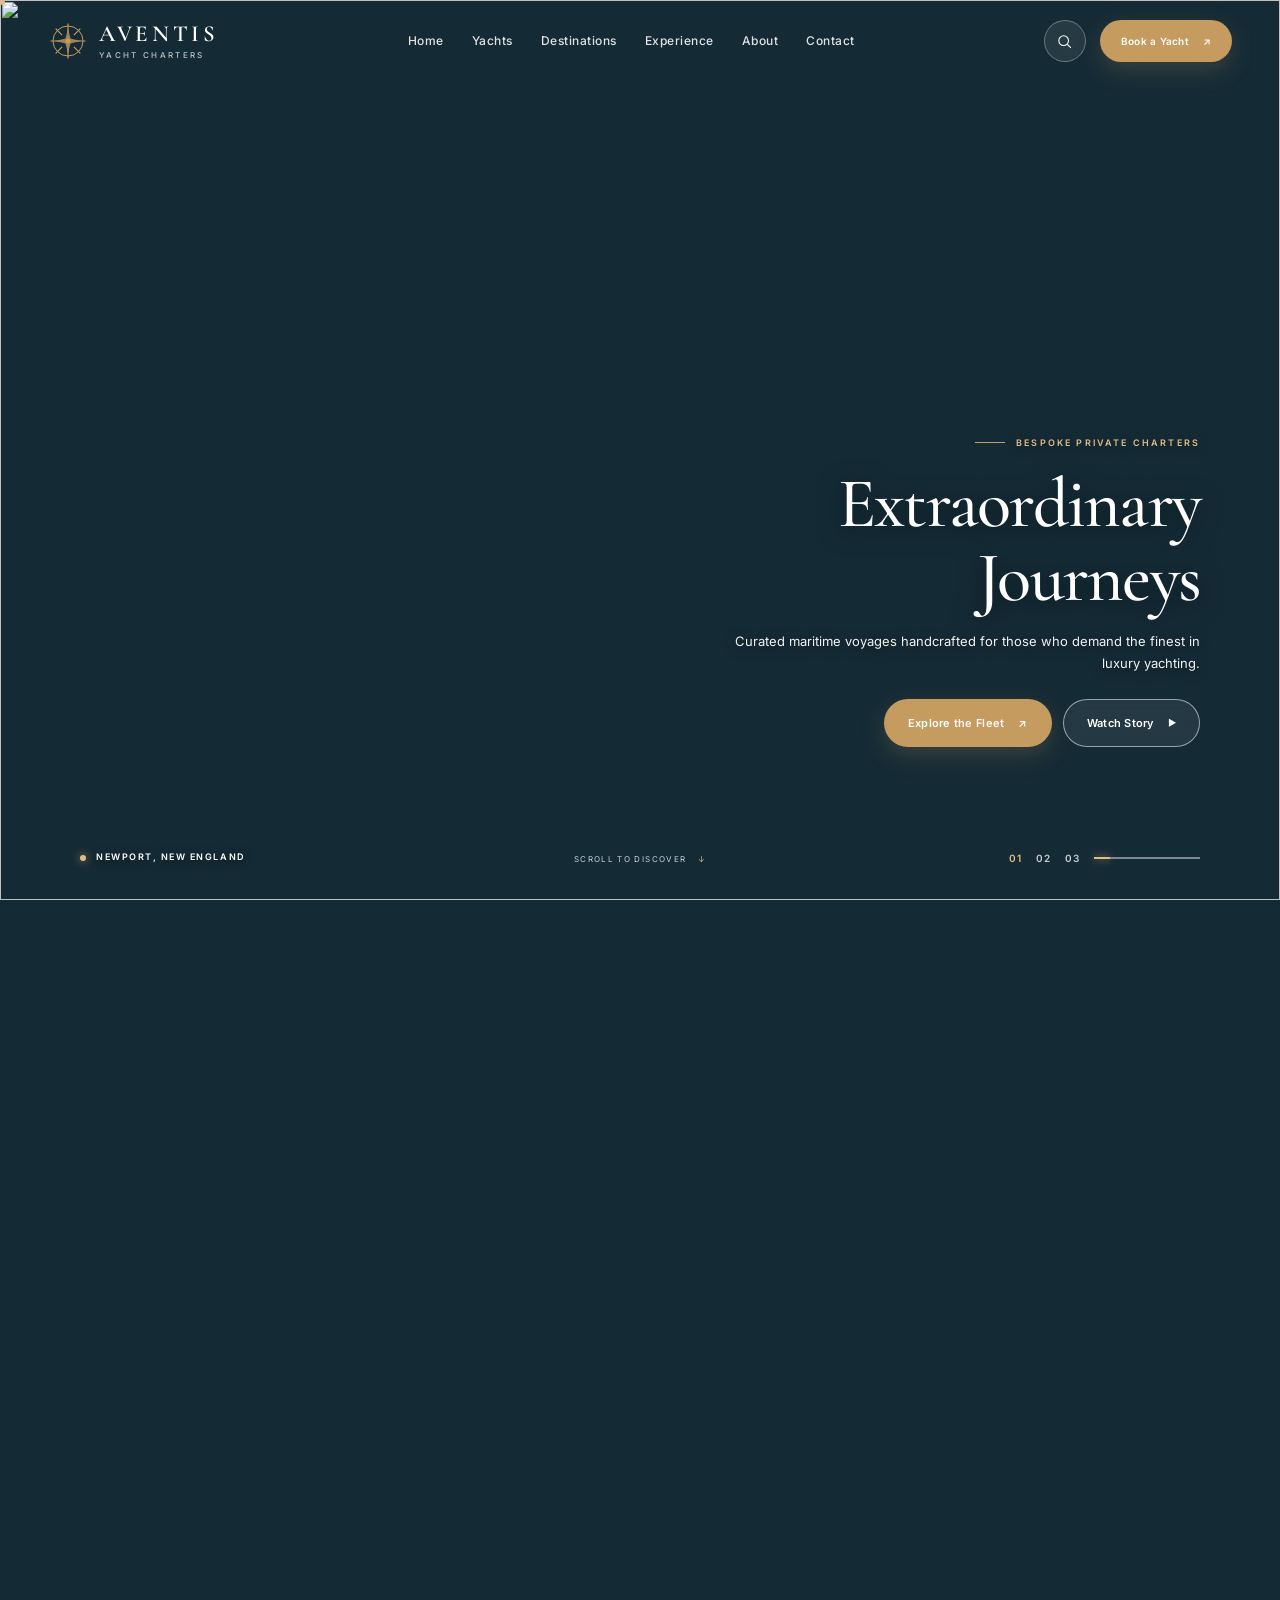
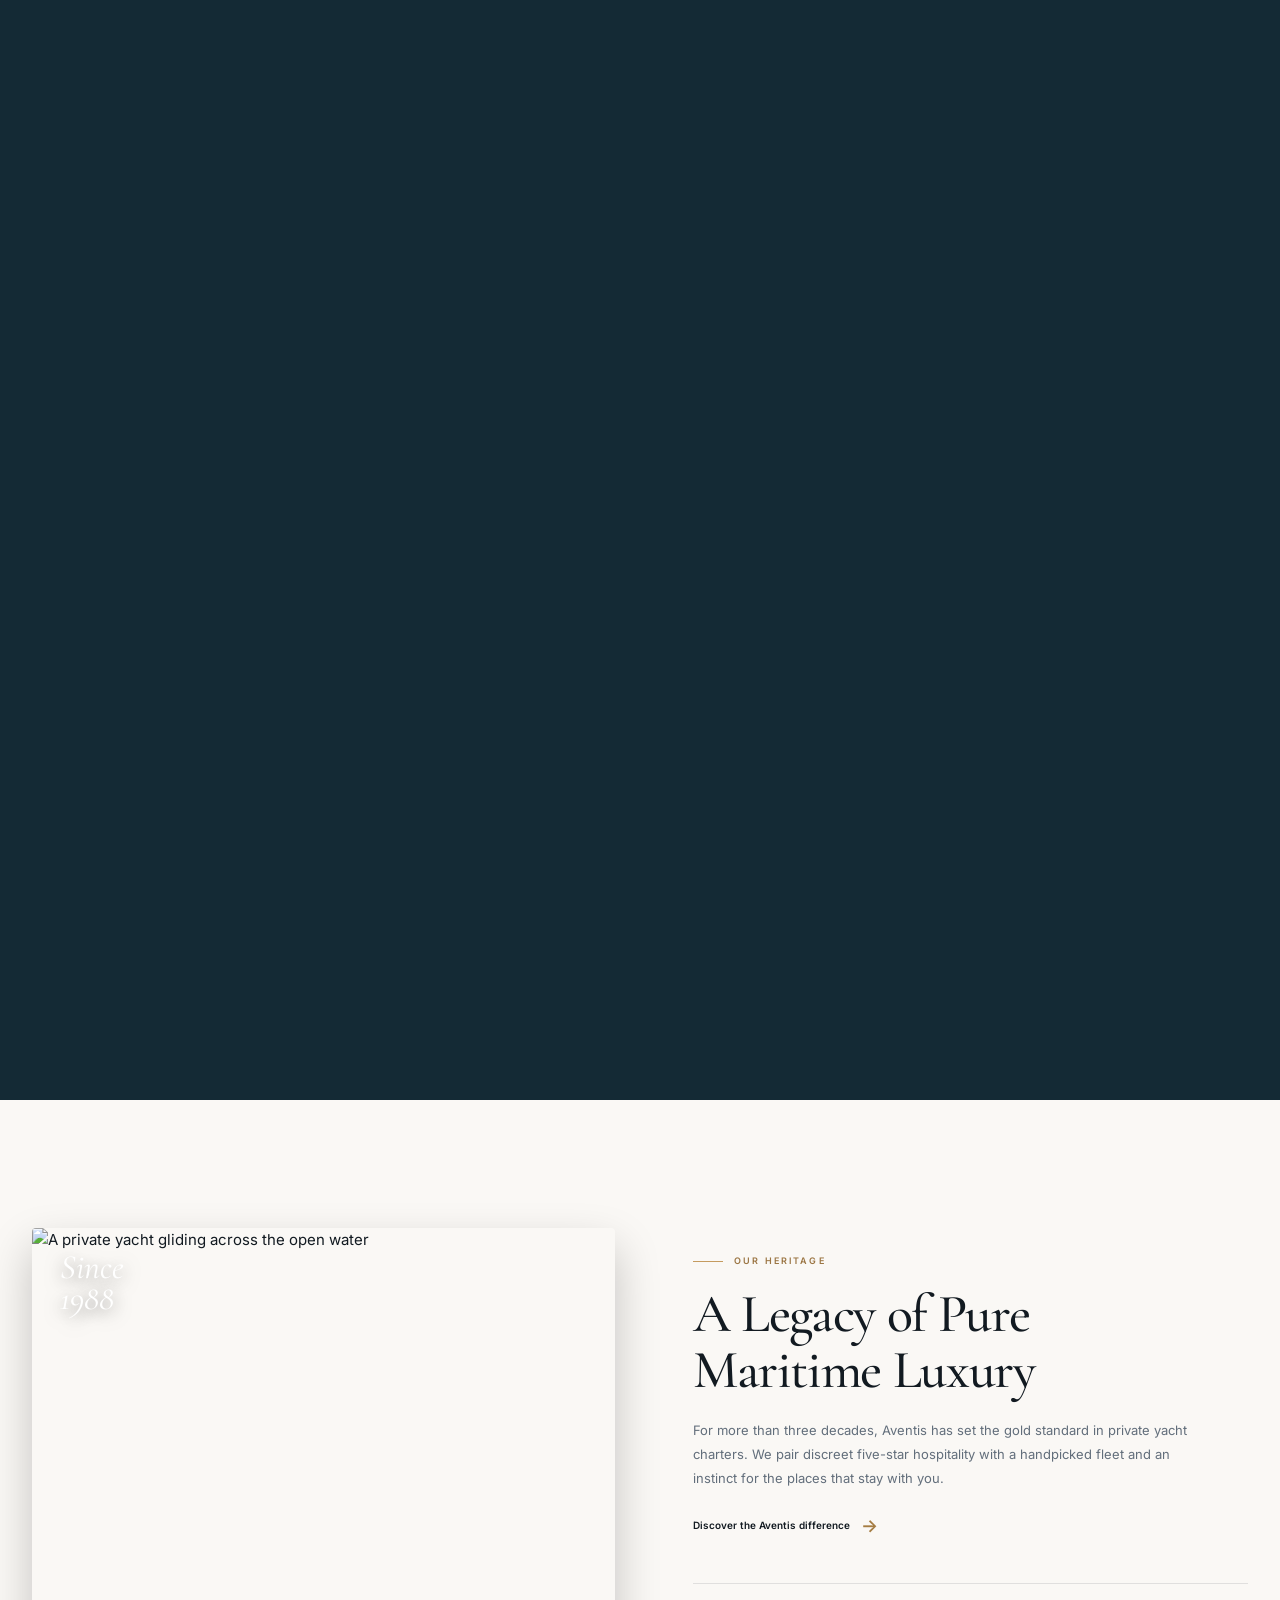
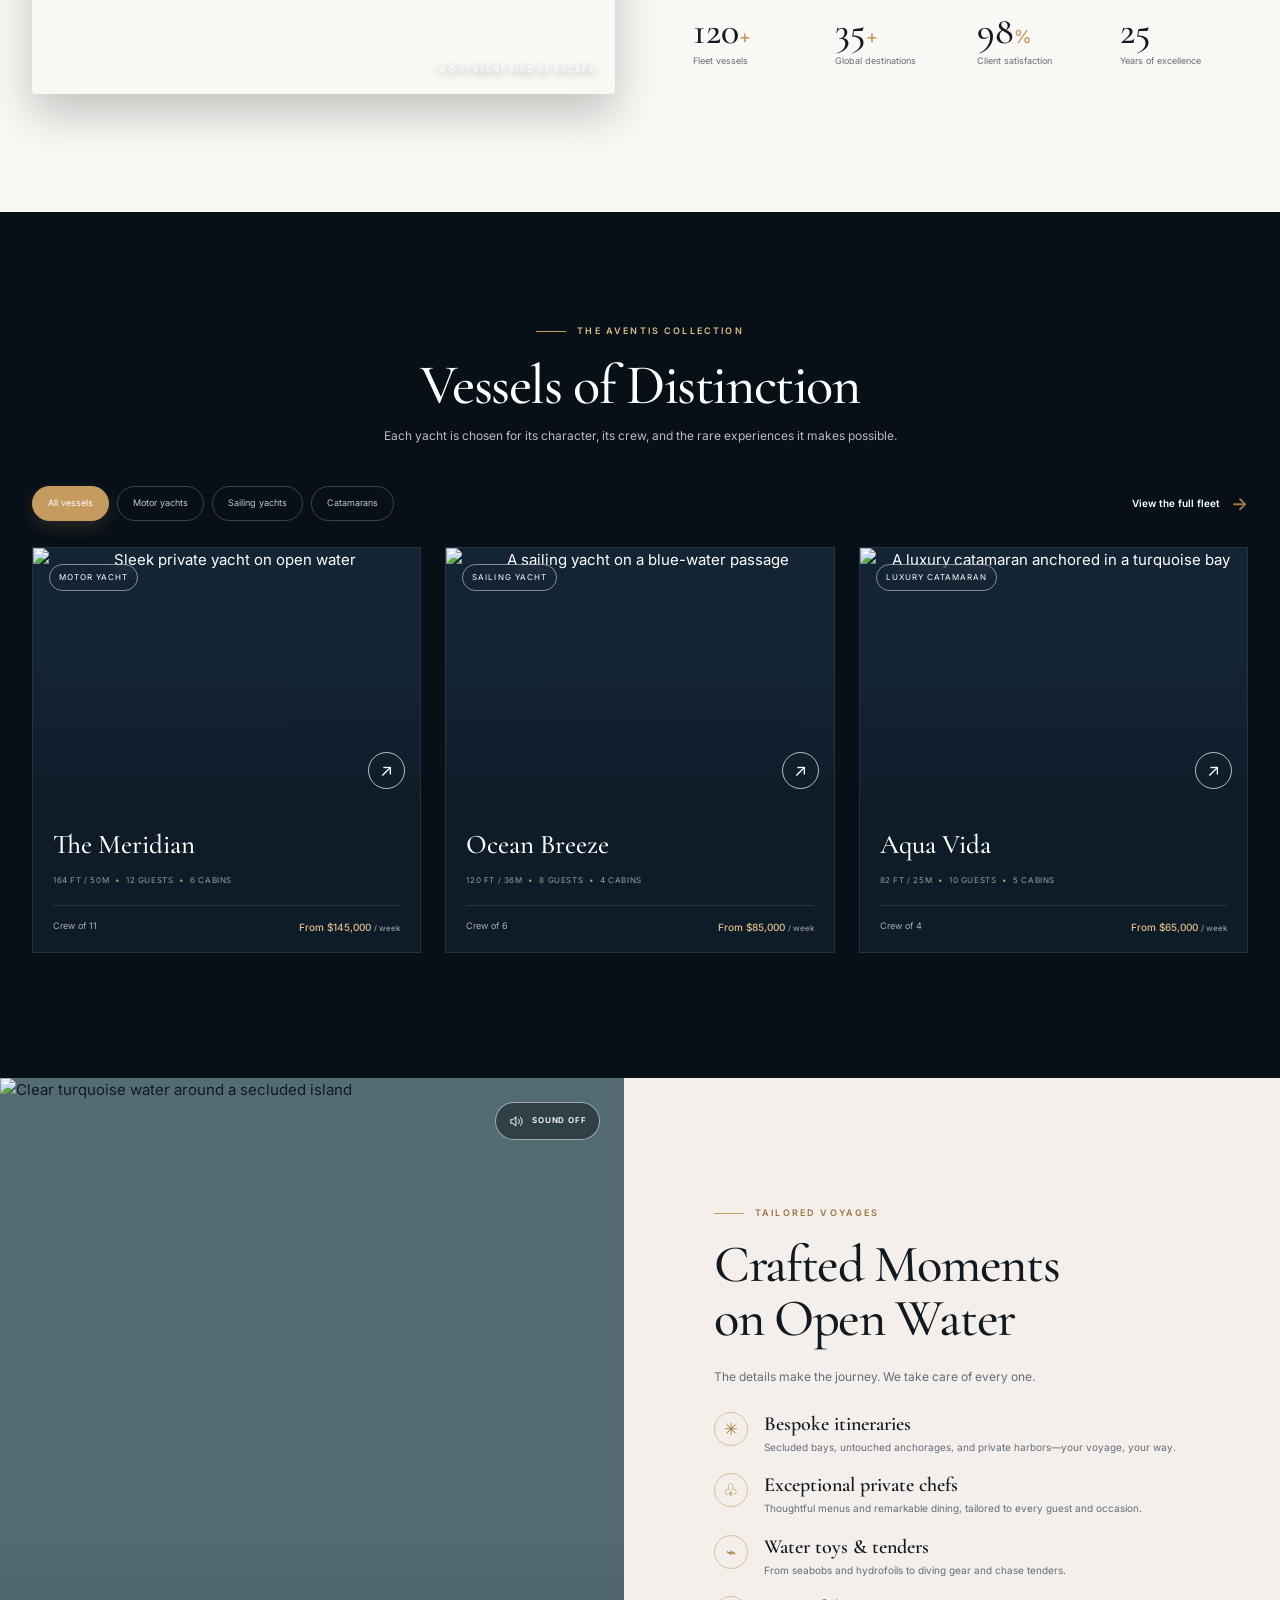
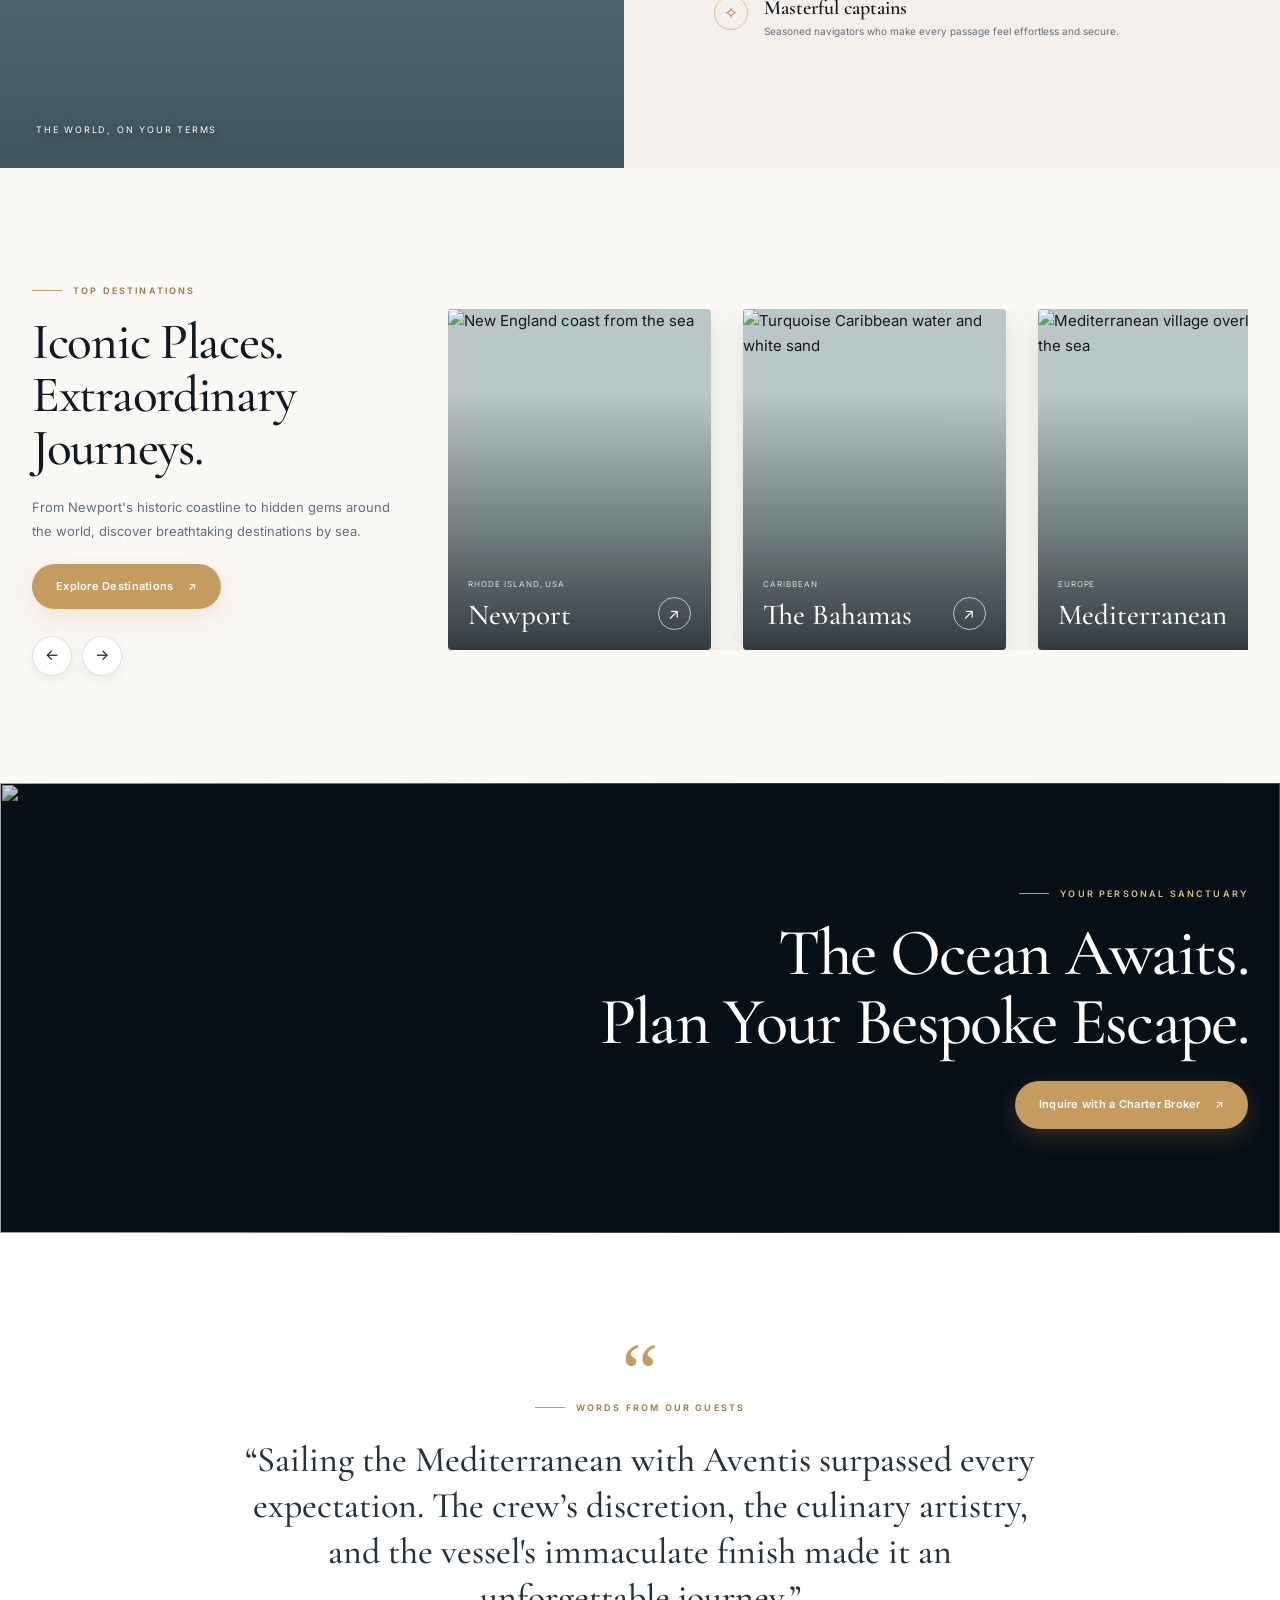
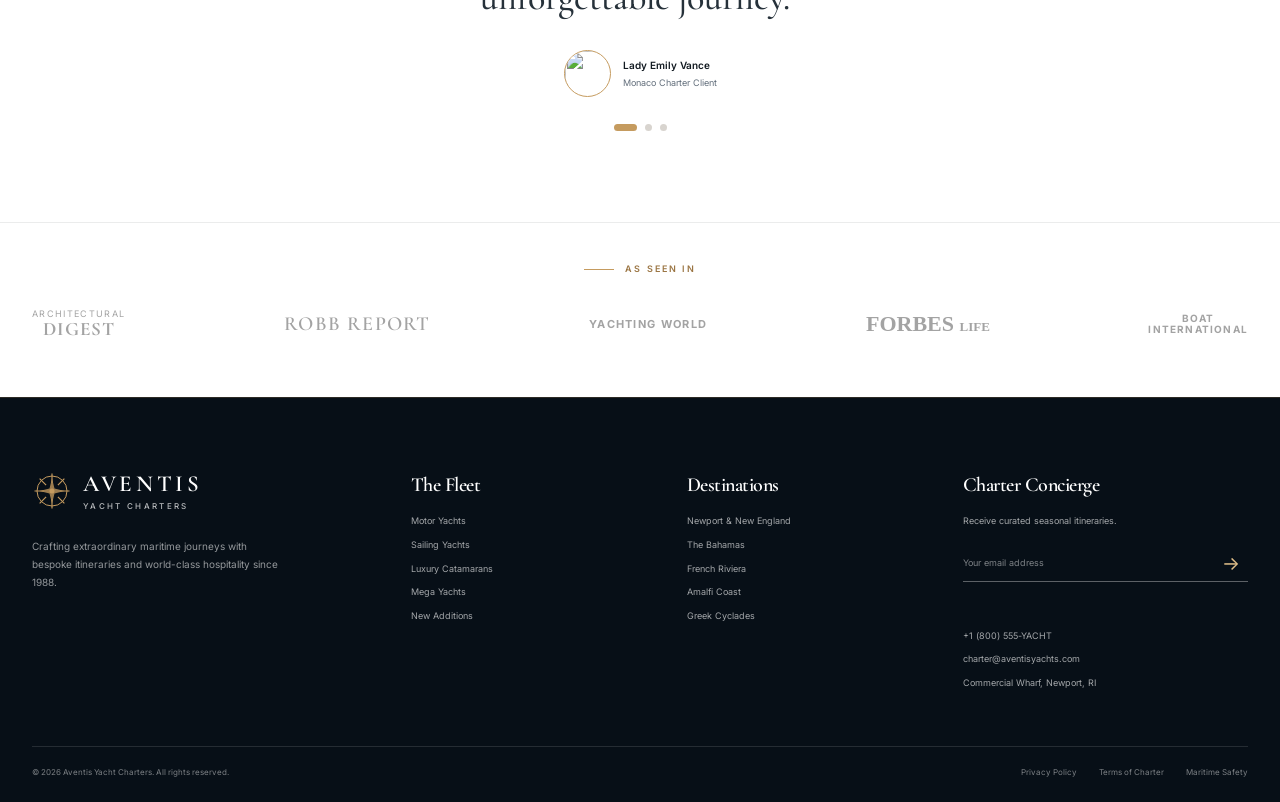
==== commit b87384d3: "Add Riva video to experience section Co-authored-by: Copilot <223556219+Copilot@users.noreply.github" ====
--- a/index.html
+++ b/index.html
@@ -175,7 +175,13 @@
     <section class="experience-section" id="experience">
       <div class="experience-image">
         <img src="https://images.unsplash.com/photo-1510414842594-a61c69b5ae57?auto=format&fit=crop&w=1400&q=85" alt="Clear turquoise water around a secluded island" loading="lazy">
-        <button class="experience-play" type="button" data-open-story aria-label="Discover the Aventis experience"><span>▶</span></button>
+        <video class="experience-video" autoplay muted loop playsinline preload="auto" poster="https://images.unsplash.com/photo-1510414842594-a61c69b5ae57?auto=format&fit=crop&w=1400&q=85" aria-hidden="true" tabindex="-1">
+          <source src="Public/M_Y%20ONYX%20-%20110_%20Riva%20Dolcevita%20Yacht%20For%20Sale%281080P_HD%29.mp4" type="video/mp4">
+        </video>
+        <button class="experience-sound-toggle" type="button" aria-label="Unmute experience video" aria-pressed="false">
+          <svg class="sound-icon" viewBox="0 0 24 24" aria-hidden="true"><path d="M11 5 6 9H3v6h3l5 4V5Z"/><path class="sound-waves" d="M15.5 8.5a5 5 0 0 1 0 7m3-10a9 9 0 0 1 0 13"/><path class="sound-mute" d="m16 9 5 6m0-6-5 6"/></svg>
+          <span>Sound off</span>
+        </button>
         <span class="experience-caption">The world, on your terms</span>
       </div>
       <div class="experience-copy">
--- a/styles.css
+++ b/styles.css
@@ -78,6 +78,8 @@
 .hero-copy { max-width: 470px; margin: 16px 0 25px auto; color: rgba(255,255,255,.94); font-size: 13px; line-height: 1.7; text-shadow: 0 2px 12px rgba(0,0,0,.6); }
 .hero-buttons { display: flex; justify-content: flex-end; gap: 11px; }
 .hero-hud { position: absolute; right: 6.25vw; bottom: 34px; left: 6.25vw; display: flex; align-items: center; justify-content: space-between; }
+.sound-icon { width: 15px; height: 15px; fill: none; stroke: currentColor; stroke-width: 1.5; stroke-linecap: round; stroke-linejoin: round; }
+.sound-mute { display: none; }
 .location { display: flex; align-items: center; gap: 10px; color: #fff; font-size: 9px; font-weight: 600; letter-spacing: .17em; text-transform: uppercase; text-shadow: 0 2px 10px rgba(0,0,0,.65); }
 .location i { width: 6px; height: 6px; border-radius: 50%; background: var(--gold-light); box-shadow: 0 0 10px var(--gold); }
 .stage-control { display: flex; align-items: center; gap: 14px; color: rgba(255,255,255,.77); font-size: 10px; font-weight: 600; letter-spacing: .1em; }
@@ -140,12 +142,14 @@
 
 .experience-section { display: grid; grid-template-columns: 1fr 1.05fr; min-height: 690px; }
 .experience-image { position: relative; min-height: 590px; overflow: hidden; background: #536c72; }
-.experience-image > img { position: absolute; inset: 0; height: 100%; object-fit: cover; }
-.experience-image::after { position: absolute; inset: 0; content: ""; background: linear-gradient(0deg,rgba(7,15,23,.24),transparent 35%); pointer-events: none; }
-.experience-play { position: absolute; z-index: 1; top: 50%; left: 50%; display: grid; width: 68px; height: 68px; place-items: center; transform: translate(-50%,-50%); border: 1px solid rgba(255,255,255,.8); border-radius: 50%; background: rgba(197,155,95,.85); color: white; cursor: pointer; box-shadow: 0 0 0 12px rgba(197,155,95,.2),0 0 0 24px rgba(197,155,95,.12); transition: box-shadow .3s, transform .3s; }
-.experience-play:hover { transform: translate(-50%,-50%) scale(1.08); box-shadow: 0 0 0 16px rgba(197,155,95,.2),0 0 0 31px rgba(197,155,95,.12); }
-.experience-play span { margin-left: 3px; font-size: 13px; }
-.experience-caption { position: absolute; z-index: 1; bottom: 30px; left: 36px; color: white; font-size: 9px; letter-spacing: .2em; text-transform: uppercase; }
+.experience-image > img { position: absolute; z-index: 0; inset: 0; height: 100%; object-fit: cover; }
+.experience-video { position: absolute; z-index: 1; inset: 0; width: 100%; height: 100%; object-fit: cover; }
+.experience-image::after { position: absolute; z-index: 2; inset: 0; content: ""; background: linear-gradient(0deg,rgba(7,15,23,.24),transparent 35%); pointer-events: none; }
+.experience-sound-toggle { position: absolute; z-index: 3; top: 24px; right: 24px; display: inline-flex; align-items: center; justify-content: center; gap: 8px; min-height: 38px; padding: 8px 13px; border: 1px solid rgba(255,255,255,.55); border-radius: 999px; background: rgba(7,15,23,.46); color: white; font-size: 8px; font-weight: 600; letter-spacing: .1em; text-transform: uppercase; backdrop-filter: blur(8px); cursor: pointer; transition: border-color .25s, background .25s, color .25s; }
+.experience-sound-toggle:hover, .experience-sound-toggle[aria-pressed="true"] { border-color: var(--gold-light); background: rgba(7,15,23,.72); color: var(--gold-light); }
+.experience-sound-toggle[aria-pressed="true"] .sound-waves { display: none; }
+.experience-sound-toggle[aria-pressed="true"] .sound-mute { display: block; }
+.experience-caption { position: absolute; z-index: 3; bottom: 30px; left: 36px; color: white; font-size: 9px; letter-spacing: .2em; text-transform: uppercase; text-shadow: 0 2px 10px rgba(0,0,0,.55); }
 .experience-copy { display: flex; align-items: center; padding: 78px clamp(40px,7vw,105px); background: var(--cream-card); }
 .experience-inner { width: 100%; max-width: 530px; }
 .experience-copy h2 { font-size: clamp(39px,4.1vw,56px); }
@@ -369,6 +373,7 @@
   .fleet-tab { padding: 8px 11px; font-size: 8px; }
   .yacht-rate { align-items: flex-start; flex-direction: column; }
   .experience-image { min-height: 340px; }
+  .experience-sound-toggle { top: 15px; right: 15px; }
   .experience-copy { padding: 58px 20px; }
   .experience-play { width: 58px; height: 58px; }
   .destinations-slider { grid-auto-columns: 92%; gap: 14px; }
@@ -395,5 +400,6 @@
   *, *::before, *::after { scroll-behavior: auto !important; animation-duration: .01ms !important; animation-iteration-count: 1 !important; transition-duration: .01ms !important; }
   .reveal { opacity: 1; transform: none; }
   .hero-video { display: none; }
+  .experience-video { display: none; }
   #hero-canvas { display: none; }
 }
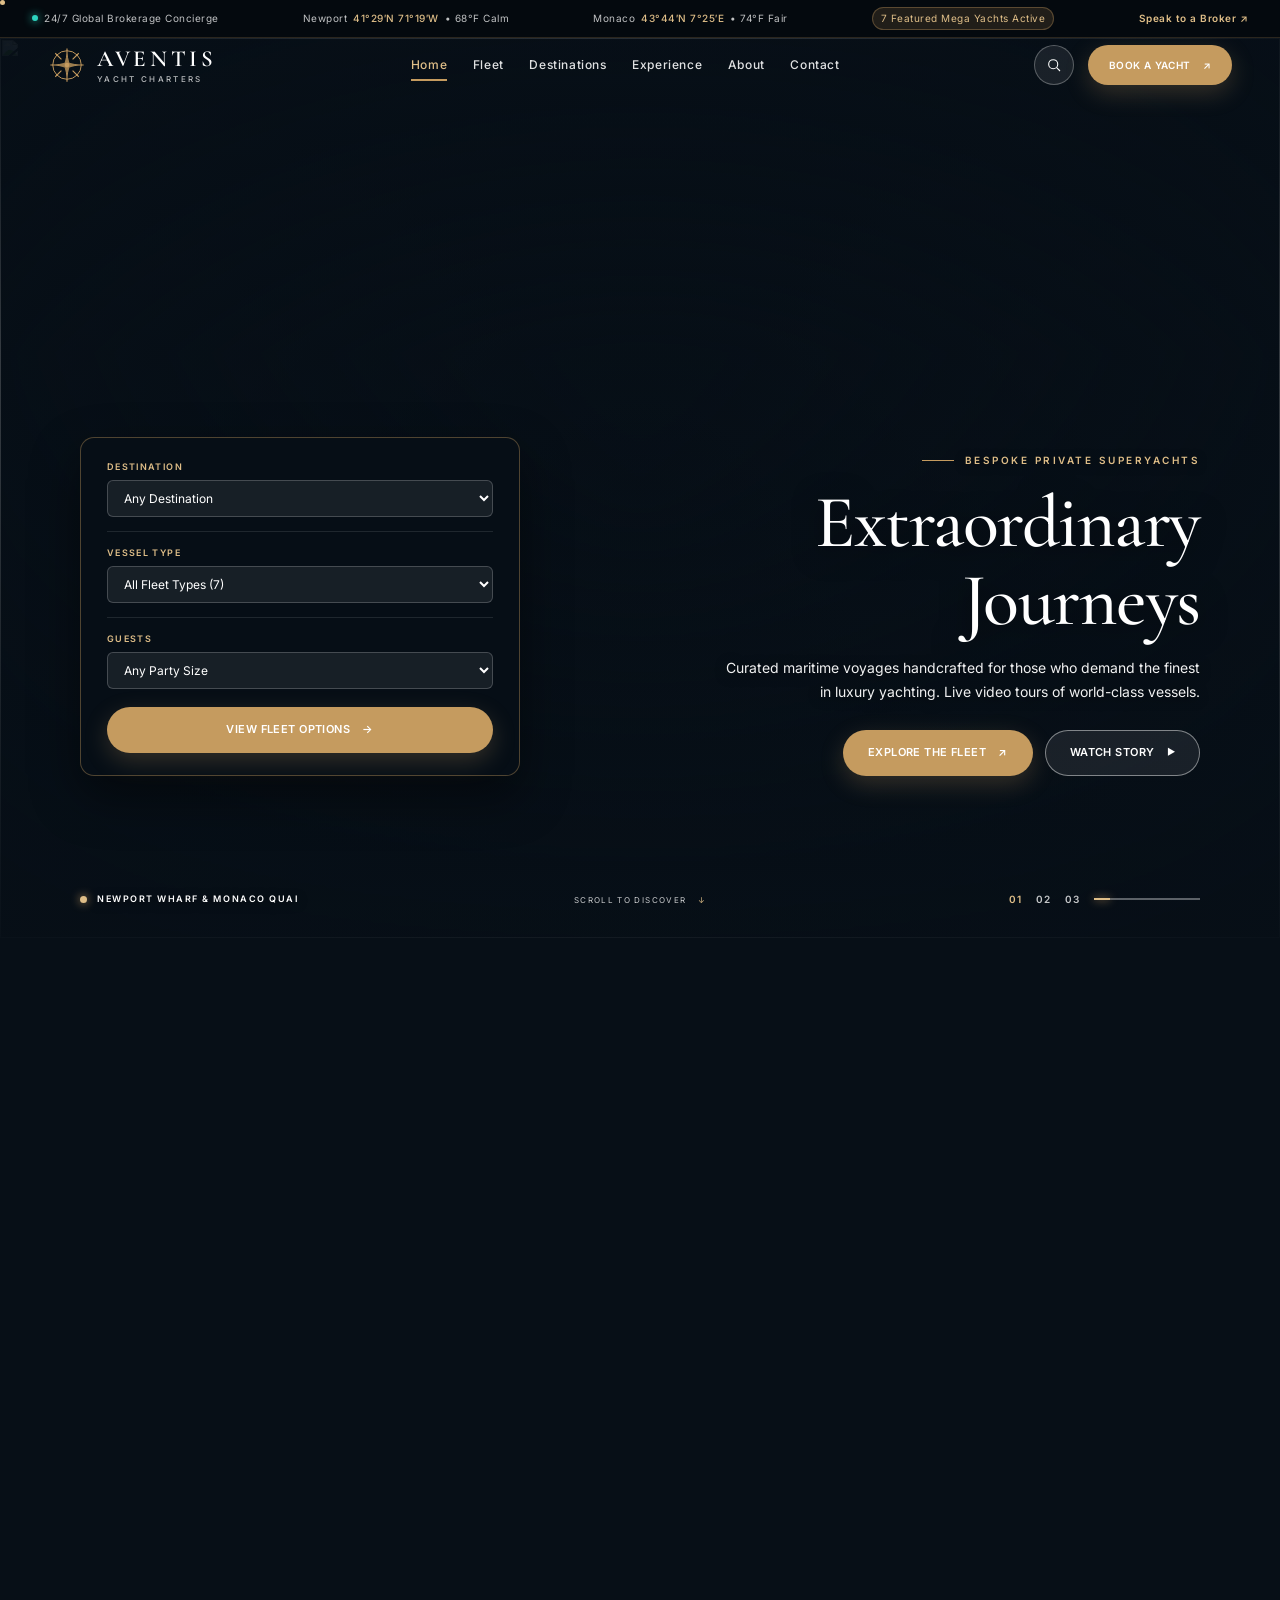
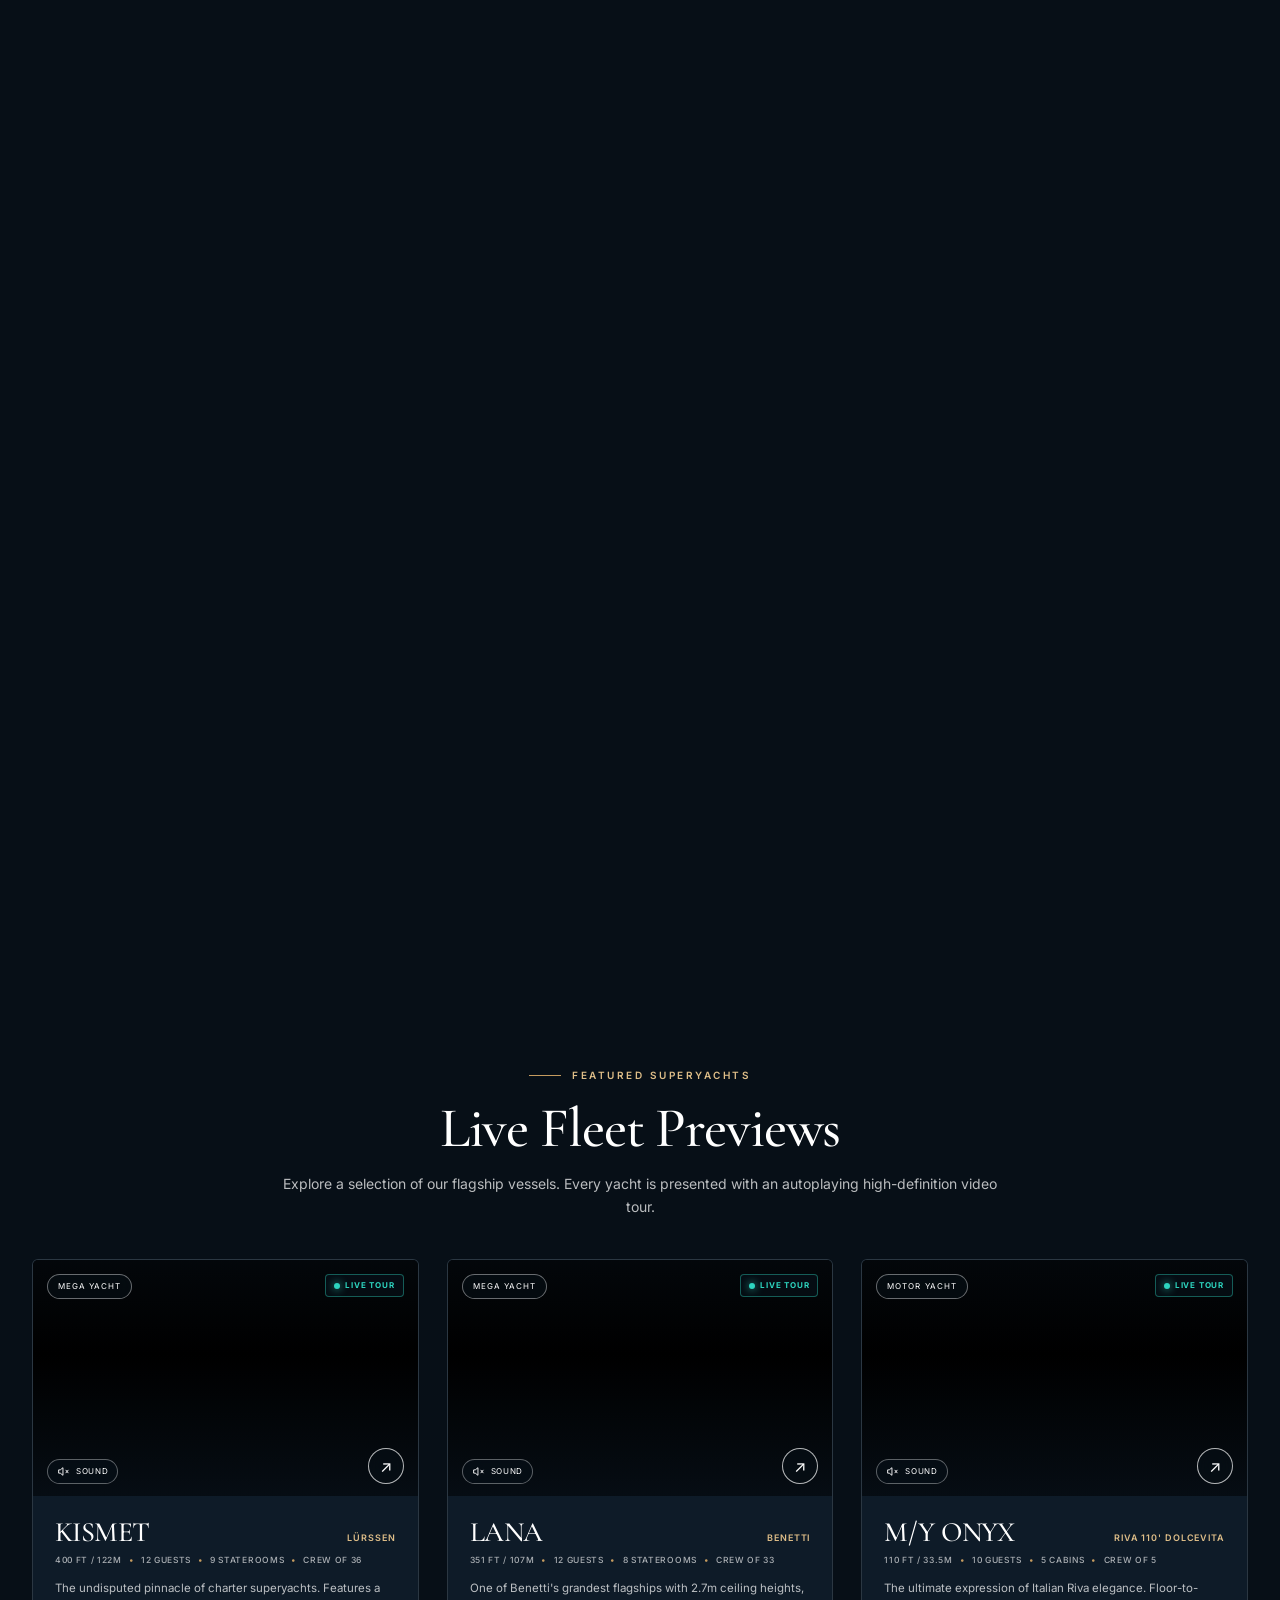
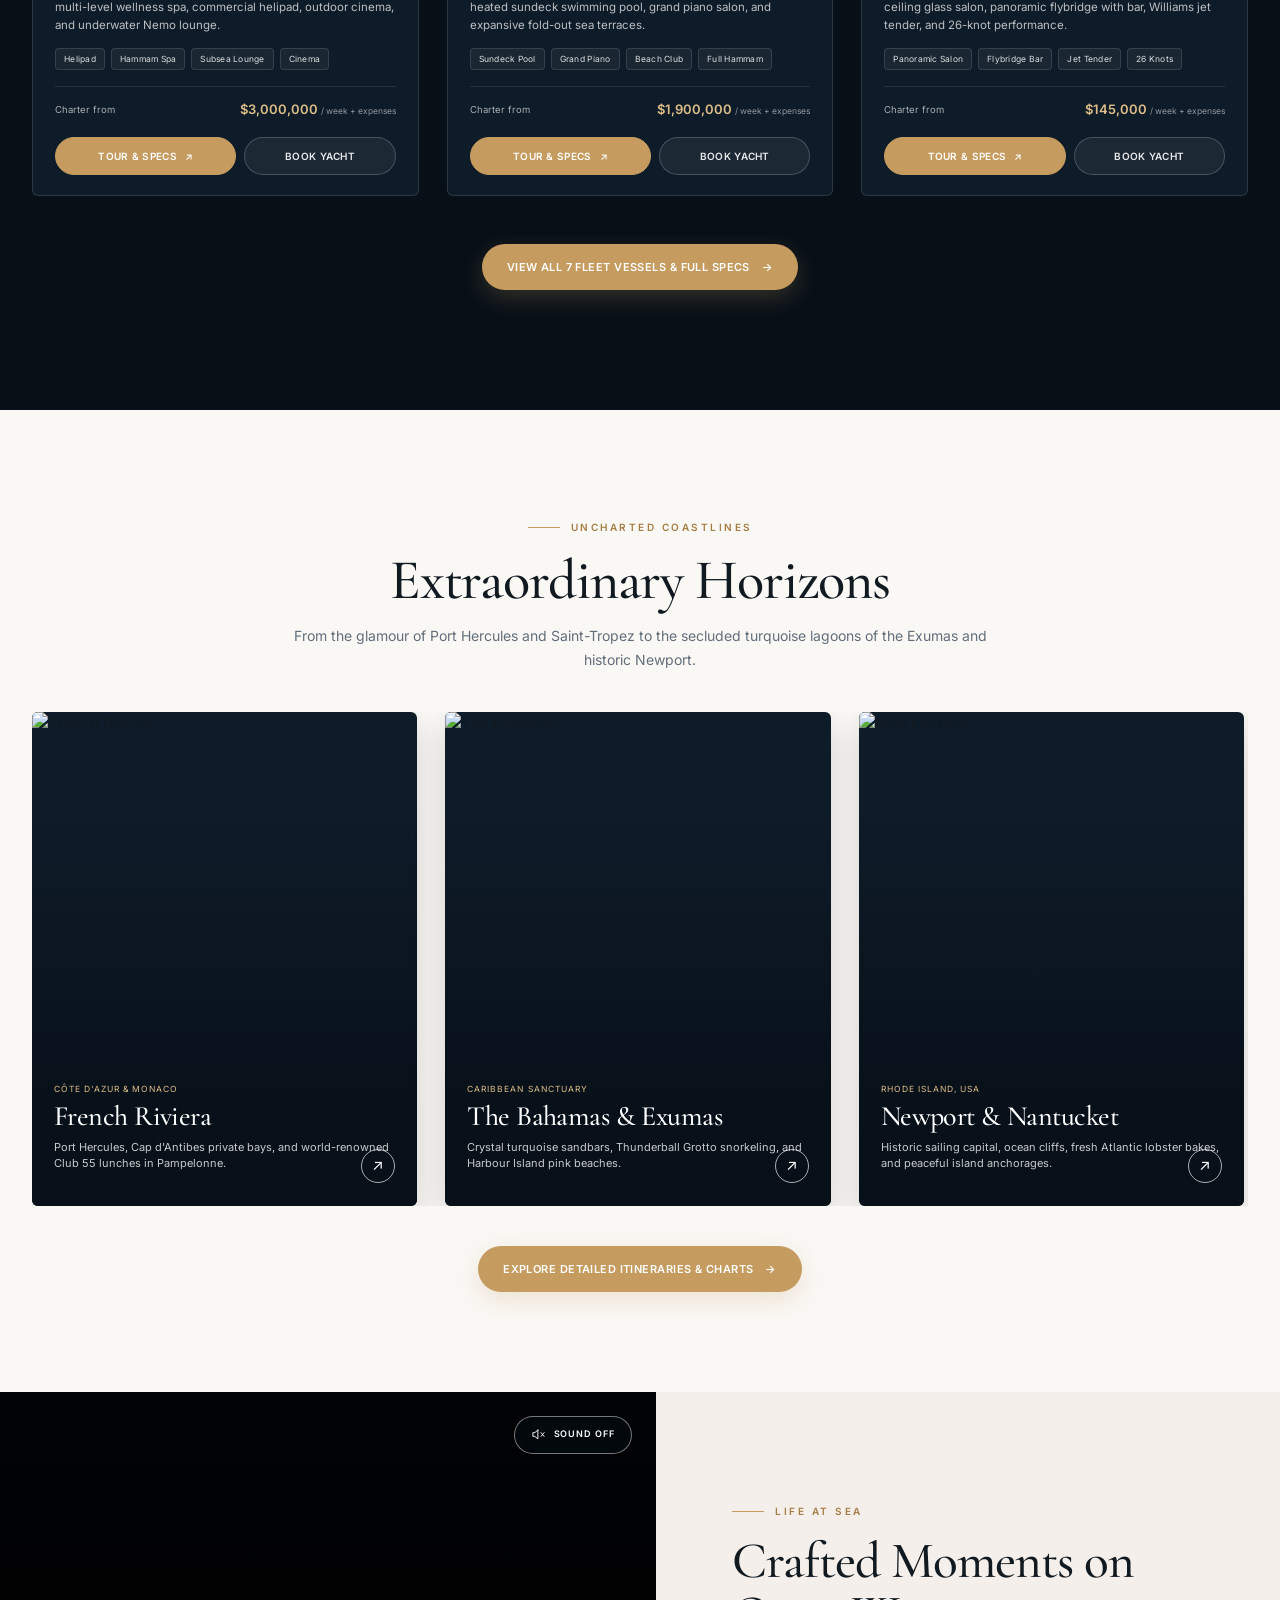
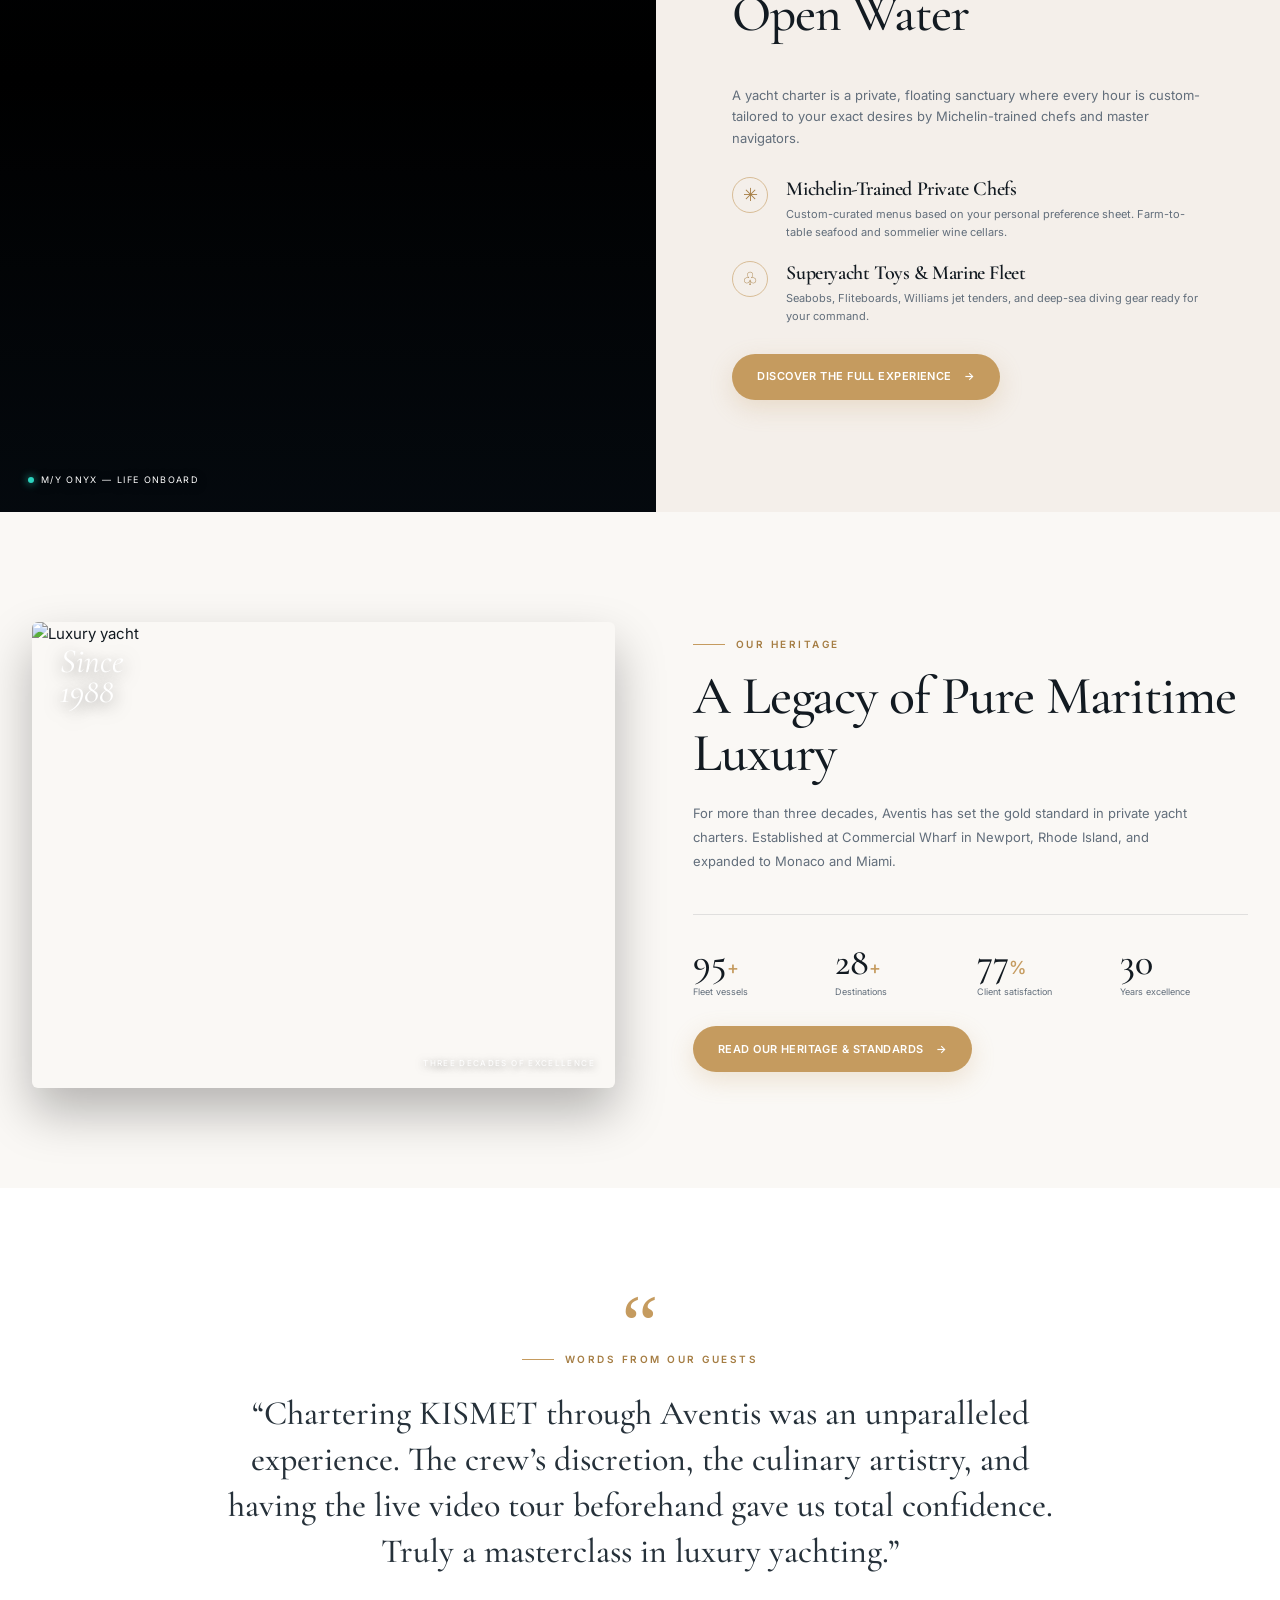
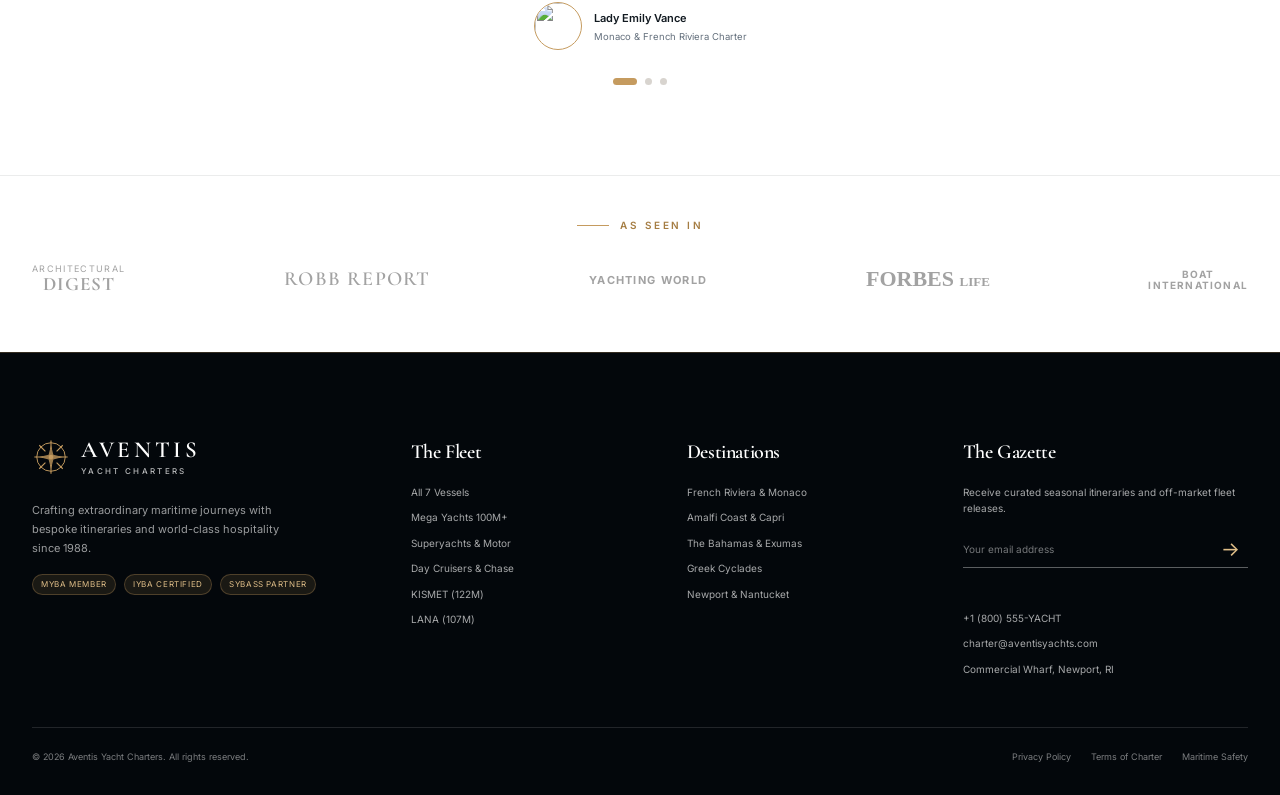
==== commit bdf1cda4: "Update yacht website pages and media Co-authored-by: Copilot <223556219+Copilot@users.noreply.github" ====
--- a/index.html
+++ b/index.html
@@ -4,45 +4,52 @@
   <meta charset="utf-8">
   <meta name="viewport" content="width=device-width, initial-scale=1">
   <meta name="theme-color" content="#070f17">
-  <meta name="description" content="Bespoke private yacht charters from Newport to the world's most extraordinary destinations. Discover the Aventis difference.">
+  <meta name="description" content="Bespoke private yacht charters from Newport, Monaco, and the Caribbean. Explore our ultra-luxury fleet featuring live video tours, curated itineraries, and world-class crew.">
   <link rel="canonical" href="https://aventisyachts.com/">
   <meta property="og:type" content="website">
   <meta property="og:title" content="Aventis Yacht Charters — Extraordinary Journeys">
-  <meta property="og:description" content="Curated maritime voyages handcrafted for those who demand the finest in luxury yachting.">
+  <meta property="og:description" content="Curated maritime voyages handcrafted for those who demand the finest in luxury yachting. Live video fleet tours.">
   <meta property="og:image" content="https://images.unsplash.com/photo-1500375592092-40eb2168fd21?auto=format&fit=crop&w=1920&q=85">
-  <meta name="twitter:card" content="summary_large_image">
-  <title>Aventis Yacht Charters — Extraordinary Journeys</title>
+  <title>Aventis Yacht Charters — Extraordinary Journeys &amp; Superyacht Fleet</title>
   <link rel="preconnect" href="https://fonts.googleapis.com">
   <link rel="preconnect" href="https://fonts.gstatic.com" crossorigin>
-  <link href="https://fonts.googleapis.com/css2?family=Cormorant+Garamond:wght@400;500;600;700&family=Inter:wght@300;400;500;600;700&display=swap" rel="stylesheet">
-  <link rel="stylesheet" href="styles.css">
-  <script type="application/ld+json">
-  {
-    "@context": "https://schema.org",
-    "@type": "BoatReservation",
-    "name": "Aventis Yacht Charters",
-    "description": "World-class private luxury yacht charter brokerage based in Newport, Rhode Island.",
-    "url": "https://aventisyachts.com",
-    "telephone": "+1-800-555-9224",
-    "address": {
-      "@type": "PostalAddress",
-      "streetAddress": "Commercial Wharf",
-      "addressLocality": "Newport",
-      "addressRegion": "RI",
-      "postalCode": "02840",
-      "addressCountry": "US"
-    }
-  }
-  </script>
-  <script src="script.js" defer></script>
+  <link href="https://fonts.googleapis.com/css2?family=Cormorant+Garamond:ital,wght@0,400;0,500;0,600;0,700;1,400;1,600&family=Inter:wght@300;400;500;600;700&display=swap" rel="stylesheet">
+  
+  <!-- Modular Stylesheets -->
+  <link rel="stylesheet" href="css/global.css">
+  <link rel="stylesheet" href="css/hero.css">
+  <link rel="stylesheet" href="css/fleet.css">
+  <link rel="stylesheet" href="css/destinations.css">
+  <link rel="stylesheet" href="css/experience.css">
+  <link rel="stylesheet" href="css/about.css">
+  <link rel="stylesheet" href="css/contact.css">
+  <link rel="stylesheet" href="css/modals.css">
+
+  <!-- Modular Scripts -->
+  <script src="js/global.js" defer></script>
+  <script src="js/video-manager.js" defer></script>
+  <script src="js/fleet-data.js" defer></script>
+  <script src="js/destinations.js" defer></script>
+  <script src="js/contact.js" defer></script>
 </head>
 <body>
   <a class="skip-link" href="#main">Skip to content</a>
   <div class="cursor-dot" aria-hidden="true"></div>
   <div class="cursor-ring" aria-hidden="true"></div>
 
+  <!-- Top Ocean Ticker -->
+  <div class="top-status-bar" aria-label="Global charter status">
+    <div class="container status-bar-inner">
+      <span class="status-item"><i class="status-beacon"></i> 24/7 Global Brokerage Concierge</span>
+      <span class="status-item">Newport <strong>41°29′N 71°19′W</strong> • 68°F Calm</span>
+      <span class="status-item">Monaco <strong>43°44′N 7°25′E</strong> • 74°F Fair</span>
+      <span class="status-item status-badge-hot">7 Featured Mega Yachts Active</span>
+      <a class="status-link" href="contact.html">Speak to a Broker ↗</a>
+    </div>
+  </div>
+
   <header class="site-header" id="main-header">
-    <a class="brand" href="#home" aria-label="Aventis Yacht Charters home">
+    <a class="brand" href="index.html" aria-label="Aventis Yacht Charters home">
       <svg class="brand-mark" viewBox="0 0 48 48" aria-hidden="true">
         <circle cx="24" cy="24" r="18" fill="none" stroke="currentColor" stroke-width="1.2"/>
         <circle cx="24" cy="24" r="3" fill="currentColor"/>
@@ -52,8 +59,12 @@
       <span class="brand-type"><strong>AVENTIS</strong><small>YACHT CHARTERS</small></span>
     </a>
     <nav class="desktop-nav" aria-label="Main navigation">
-      <a href="#home">Home</a><a href="#fleet">Yachts</a><a href="#destinations">Destinations</a>
-      <a href="#experience">Experience</a><a href="#about">About</a><a href="#contact">Contact</a>
+      <a href="index.html" class="active">Home</a>
+      <a href="fleet.html">Fleet</a>
+      <a href="destinations.html">Destinations</a>
+      <a href="experience.html">Experience</a>
+      <a href="about.html">About</a>
+      <a href="contact.html">Contact</a>
     </nav>
     <div class="header-actions">
       <button class="icon-button search-open" type="button" aria-label="Open yacht search">
@@ -63,44 +74,101 @@
       <button class="menu-toggle" type="button" aria-expanded="false" aria-controls="mobile-nav" aria-label="Open navigation"><span></span><span></span></button>
     </div>
     <nav class="mobile-nav" id="mobile-nav" aria-label="Mobile navigation" hidden>
-      <a href="#home">Home</a><a href="#fleet">Yachts</a><a href="#destinations">Destinations</a>
-      <a href="#experience">Experience</a><a href="#about">About</a><a href="#contact">Contact</a>
+      <a href="index.html" class="active">Home</a>
+      <a href="fleet.html">Fleet</a>
+      <a href="destinations.html">Destinations</a>
+      <a href="experience.html">Experience</a>
+      <a href="about.html">About</a>
+      <a href="contact.html">Contact</a>
       <button class="button button-gold" type="button" data-open-booking>Book a Yacht <span aria-hidden="true">↗</span></button>
     </nav>
   </header>
 
   <main id="main">
-    <section class="hero-runway" id="hero-runway" aria-label="Aventis private yacht charters">
+    <!-- HERO RUNWAY -->
+    <section class="hero-runway" id="home" aria-label="Aventis private yacht charters">
       <div class="hero-sticky">
         <img class="hero-fallback" src="https://images.unsplash.com/photo-1500375592092-40eb2168fd21?auto=format&fit=crop&w=2000&q=88" alt="">
-        <video class="hero-video" autoplay muted loop playsinline preload="metadata" poster="https://images.unsplash.com/photo-1500375592092-40eb2168fd21?auto=format&fit=crop&w=2000&q=88" aria-hidden="true" tabindex="-1">
-          <source src="Public/Sunseeker%2076%202024%20_%20Lafortune%20Yachts%281080P_60FPS%29.mp4" type="video/mp4">
+        <video class="hero-video" autoplay muted loop playsinline preload="auto" poster="https://images.unsplash.com/photo-1500375592092-40eb2168fd21?auto=format&fit=crop&w=2000&q=88" aria-hidden="true" tabindex="-1">
+          <source src="Public/Hero/Pure%20performance%20on%20the%20water._Advertising%20campaign%20for%20the%20SAY%2052%20by%20SAY%20Carbon%20yachts.__%E2%80%A2%20Project%20Credits__following.lena%20__pabloprietoslife%20__joaquinci%28.mp4" type="video/mp4">
         </video>
         <canvas id="hero-canvas" aria-hidden="true"></canvas>
         <div class="hero-content">
           <div class="hero-stage active" data-stage="0">
-            <p class="eyebrow"><span></span>Bespoke private charters</p>
+            <p class="eyebrow"><span></span>Bespoke private superyachts</p>
             <h1>Extraordinary<br>Journeys</h1>
-            <p class="hero-copy">Curated maritime voyages handcrafted for those who demand the finest in luxury yachting.</p>
-            <div class="hero-buttons"><a class="button button-gold" href="#fleet">Explore the Fleet <span aria-hidden="true">↗</span></a><button class="button button-glass" type="button" data-open-story>Watch Story <span class="play-mini" aria-hidden="true">▶</span></button></div>
+            <p class="hero-copy">Curated maritime voyages handcrafted for those who demand the finest in luxury yachting. Live video tours of world-class vessels.</p>
+            <div class="hero-buttons">
+              <a class="button button-gold" href="fleet.html">Explore the Fleet <span aria-hidden="true">↗</span></a>
+              <button class="button button-glass" type="button" data-open-story>Watch Story <span class="play-mini" aria-hidden="true">▶</span></button>
+            </div>
           </div>
           <div class="hero-stage" data-stage="1" aria-hidden="true">
             <p class="eyebrow"><span></span>Oceanic excellence</p>
             <h2>Unrivaled<br>Freedom</h2>
-            <p class="hero-copy">Chart your own horizon across pristine archipelagos with Michelin-trained private crews.</p>
-            <div class="hero-buttons"><a class="button button-gold" href="#destinations">View Destinations <span aria-hidden="true">↗</span></a><button class="button button-glass" type="button" data-open-booking>Inquire Now</button></div>
+            <p class="hero-copy">Chart your own horizon across pristine archipelagos with Michelin-trained private crews and bespoke itineraries.</p>
+            <div class="hero-buttons">
+              <a class="button button-gold" href="destinations.html">View Destinations <span aria-hidden="true">↗</span></a>
+              <button class="button button-glass" type="button" data-open-booking>Inquire Now</button>
+            </div>
           </div>
           <div class="hero-stage" data-stage="2" aria-hidden="true">
             <p class="eyebrow"><span></span>The pinnacle of luxury</p>
             <h2>Endless<br>Horizons</h2>
-            <p class="hero-copy">Immerse yourself in timeless coastal elegance where world-class service meets absolute serenity.</p>
-            <div class="hero-buttons"><button class="button button-gold" type="button" data-open-booking>Begin Your Journey <span aria-hidden="true">↗</span></button><a class="button button-glass" href="#experience">The Experience</a></div>
-          </div>
-        </div>
+            <p class="hero-copy">Immerse yourself in timeless coastal elegance where world-class service meets absolute serenity on the open water.</p>
+            <div class="hero-buttons">
+              <button class="button button-gold" type="button" data-open-booking>Begin Your Journey <span aria-hidden="true">↗</span></button>
+              <a class="button button-glass" href="experience.html">The Experience</a>
+            </div>
+          </div>
+        </div>
+
+        <!-- Floating Quick Inquire Bar -->
+        <div class="hero-quick-bar" aria-label="Quick Charter Finder">
+          <form class="quick-bar-form" action="fleet.html" method="get">
+            <div class="quick-field">
+              <span class="quick-label">Destination</span>
+              <select name="destination" aria-label="Select Destination">
+                <option value="all">Any Destination</option>
+                <option value="med">French Riviera &amp; Monaco</option>
+                <option value="amalfi">Amalfi Coast &amp; Capri</option>
+                <option value="bahamas">The Bahamas &amp; Exumas</option>
+                <option value="greece">Greek Cyclades</option>
+                <option value="newport">Newport &amp; New England</option>
+              </select>
+            </div>
+            <div class="quick-divider" aria-hidden="true"></div>
+            <div class="quick-field">
+              <span class="quick-label">Vessel Type</span>
+              <select name="category" aria-label="Select Vessel Type">
+                <option value="all">All Fleet Types (7)</option>
+                <option value="mega">Mega Yachts 100M+</option>
+                <option value="motor">Superyachts &amp; Motor</option>
+                <option value="day-cruiser">Day Cruisers &amp; Chase</option>
+              </select>
+            </div>
+            <div class="quick-divider" aria-hidden="true"></div>
+            <div class="quick-field">
+              <span class="quick-label">Guests</span>
+              <select name="guests" aria-label="Select Number of Guests">
+                <option value="any">Any Party Size</option>
+                <option value="6">Up to 6 Guests</option>
+                <option value="10">8 – 10 Guests</option>
+                <option value="12">12+ Guests (Mega)</option>
+              </select>
+            </div>
+            <button class="button button-gold quick-submit" type="submit">
+              <span>View Fleet Options</span> <span aria-hidden="true">→</span>
+            </button>
+          </form>
+        </div>
+
         <div class="hero-hud">
-          <span class="location"><i aria-hidden="true"></i> Newport, New England</span>
+          <span class="location"><i aria-hidden="true"></i> Newport Wharf &amp; Monaco Quai</span>
           <div class="stage-control" aria-label="Hero story progress">
-            <span class="stage-label is-current" data-hud="0">01</span><span class="stage-label" data-hud="1">02</span><span class="stage-label" data-hud="2">03</span>
+            <span class="stage-label is-current" data-hud="0">01</span>
+            <span class="stage-label" data-hud="1">02</span>
+            <span class="stage-label" data-hud="2">03</span>
             <span class="stage-track"><i id="stage-progress"></i></span>
           </div>
         </div>
@@ -108,145 +176,293 @@
       </div>
     </section>
 
-    <section class="about-section section-light" id="about">
-      <div class="container about-grid">
-        <div class="about-image media-frame reveal">
-          <img src="https://images.unsplash.com/photo-1544551763-46a013bb70d5?auto=format&fit=crop&w=1200&q=85" alt="A private yacht gliding across the open water" loading="lazy">
-          <span class="heritage-badge">Since<br>1988</span>
-          <span class="image-caption">A different kind of escape</span>
-        </div>
-        <div class="about-copy reveal">
-          <p class="eyebrow eyebrow-dark"><span></span>Our heritage</p>
-          <h2>A Legacy of Pure<br>Maritime Luxury</h2>
-          <p>For more than three decades, Aventis has set the gold standard in private yacht charters. We pair discreet five-star hospitality with a handpicked fleet and an instinct for the places that stay with you.</p>
-          <a class="text-link" href="#experience">Discover the Aventis difference <span aria-hidden="true">→</span></a>
-          <div class="stats-grid" aria-label="Aventis by the numbers">
-            <div class="stat"><strong><span class="stat-number" data-target="120">0</span><em>+</em></strong><span>Fleet vessels</span></div>
-            <div class="stat"><strong><span class="stat-number" data-target="35">0</span><em>+</em></strong><span>Global destinations</span></div>
-            <div class="stat"><strong><span class="stat-number" data-target="98">0</span><em>%</em></strong><span>Client satisfaction</span></div>
-            <div class="stat"><strong><span class="stat-number" data-target="25">0</span></strong><span>Years of excellence</span></div>
-          </div>
-        </div>
-      </div>
-    </section>
-
-    <section class="fleet-section section-dark" id="fleet">
+    <!-- FEATURED FLEET SHOWCASE WITH VIDEOS -->
+    <section class="fleet-section section-dark">
       <div class="container">
         <div class="section-heading centered reveal">
-          <p class="eyebrow"><span></span>The Aventis collection</p>
-          <h2>Vessels of Distinction</h2>
-          <p>Each yacht is chosen for its character, its crew, and the rare experiences it makes possible.</p>
-        </div>
-        <div class="fleet-toolbar">
-          <div class="fleet-tabs" role="group" aria-label="Filter yachts">
-            <button class="fleet-tab active" type="button" data-filter="all" aria-pressed="true">All vessels</button>
-            <button class="fleet-tab" type="button" data-filter="motor" aria-pressed="false">Motor yachts</button>
-            <button class="fleet-tab" type="button" data-filter="sailing" aria-pressed="false">Sailing yachts</button>
-            <button class="fleet-tab" type="button" data-filter="catamaran" aria-pressed="false">Catamarans</button>
-          </div>
-          <a class="text-link" href="#contact">View the full fleet <span aria-hidden="true">→</span></a>
-        </div>
+          <p class="eyebrow"><span></span>Featured Superyachts</p>
+          <h2>Live Fleet Previews</h2>
+          <p>Explore a selection of our flagship vessels. Every yacht is presented with an autoplaying high-definition video tour.</p>
+        </div>
+
         <div class="fleet-grid">
+          <!-- KISMET -->
+          <article class="yacht-card reveal" data-category="mega">
+            <div class="yacht-media">
+              <video class="yacht-card-video" autoplay muted loop playsinline preload="auto" aria-label="KISMET video preview">
+                <source src="Public/Fleet/_150M%20KISMET%20Mega%20Yacht%20by%20Lurssen%20Yachts%20_%20Luxury%20Mega%20Yacht%20for%20Charter%20_%20Mania%20Luxury(1080P_HD).mp4" type="video/mp4">
+              </video>
+              <div class="media-overlay"></div>
+              <span class="yacht-category">Mega Yacht</span>
+              <span class="yacht-badge-live"><span class="pulse-dot"></span> LIVE TOUR</span>
+              <button class="card-sound-toggle" type="button" aria-label="Toggle audio for KISMET" aria-pressed="false" title="Unmute">
+                <svg class="sound-icon-sm" viewBox="0 0 24 24" aria-hidden="true"><path class="sound-horn" d="M11 5 6 9H3v6h3l5 4V5Z"/><path class="sound-waves" d="M15.5 8.5a5 5 0 0 1 0 7m3-10a9 9 0 0 1 0 13"/><path class="sound-mute" d="m16 9 5 6m0-6-5 6"/></svg>
+                <span class="sound-text">Sound</span>
+              </button>
+              <button class="yacht-quick-trigger" type="button" data-yacht="kismet" aria-label="View technical details for KISMET">
+                <span class="round-arrow" aria-hidden="true">↗</span>
+              </button>
+            </div>
+            <div class="yacht-info">
+              <div class="yacht-title-row">
+                <h3>KISMET</h3>
+                <span class="yacht-builder-tag">Lürssen</span>
+              </div>
+              <p class="yacht-specs">400 FT / 122M <i>•</i> 12 GUESTS <i>•</i> 9 STATEROOMS <i>•</i> CREW OF 36</p>
+              <p class="yacht-summary">The undisputed pinnacle of charter superyachts. Features a multi-level wellness spa, commercial helipad, outdoor cinema, and underwater Nemo lounge.</p>
+              <div class="yacht-highlights">
+                <span>Helipad</span>
+                <span>Hammam Spa</span>
+                <span>Subsea Lounge</span>
+                <span>Cinema</span>
+              </div>
+              <div class="yacht-rate">
+                <span>Charter from</span>
+                <strong>$3,000,000 <small>/ week + expenses</small></strong>
+              </div>
+              <div class="yacht-card-actions">
+                <button class="button button-gold-sm" type="button" data-yacht="kismet">Tour &amp; Specs <span aria-hidden="true">↗</span></button>
+                <button class="button button-glass-sm" type="button" data-book-yacht="KISMET">Book Yacht</button>
+              </div>
+            </div>
+          </article>
+
+          <!-- LANA -->
+          <article class="yacht-card reveal" data-category="mega">
+            <div class="yacht-media">
+              <video class="yacht-card-video" autoplay muted loop playsinline preload="auto" aria-label="LANA video preview">
+                <source src="Public/Fleet/Inside%20LANA%20_%20107m%20Benetti%20Luxury%20Superyacht%20Tour(1080P_HD).mp4" type="video/mp4">
+              </video>
+              <div class="media-overlay"></div>
+              <span class="yacht-category">Mega Yacht</span>
+              <span class="yacht-badge-live"><span class="pulse-dot"></span> LIVE TOUR</span>
+              <button class="card-sound-toggle" type="button" aria-label="Toggle audio for LANA" aria-pressed="false" title="Unmute">
+                <svg class="sound-icon-sm" viewBox="0 0 24 24" aria-hidden="true"><path class="sound-horn" d="M11 5 6 9H3v6h3l5 4V5Z"/><path class="sound-waves" d="M15.5 8.5a5 5 0 0 1 0 7m3-10a9 9 0 0 1 0 13"/><path class="sound-mute" d="m16 9 5 6m0-6-5 6"/></svg>
+                <span class="sound-text">Sound</span>
+              </button>
+              <button class="yacht-quick-trigger" type="button" data-yacht="lana" aria-label="View technical details for LANA">
+                <span class="round-arrow" aria-hidden="true">↗</span>
+              </button>
+            </div>
+            <div class="yacht-info">
+              <div class="yacht-title-row">
+                <h3>LANA</h3>
+                <span class="yacht-builder-tag">Benetti</span>
+              </div>
+              <p class="yacht-specs">351 FT / 107M <i>•</i> 12 GUESTS <i>•</i> 8 STATEROOMS <i>•</i> CREW OF 33</p>
+              <p class="yacht-summary">One of Benetti's grandest flagships with 2.7m ceiling heights, heated sundeck swimming pool, grand piano salon, and expansive fold-out sea terraces.</p>
+              <div class="yacht-highlights">
+                <span>Sundeck Pool</span>
+                <span>Grand Piano</span>
+                <span>Beach Club</span>
+                <span>Full Hammam</span>
+              </div>
+              <div class="yacht-rate">
+                <span>Charter from</span>
+                <strong>$1,900,000 <small>/ week + expenses</small></strong>
+              </div>
+              <div class="yacht-card-actions">
+                <button class="button button-gold-sm" type="button" data-yacht="lana">Tour &amp; Specs <span aria-hidden="true">↗</span></button>
+                <button class="button button-glass-sm" type="button" data-book-yacht="LANA">Book Yacht</button>
+              </div>
+            </div>
+          </article>
+
+          <!-- M/Y ONYX -->
           <article class="yacht-card reveal" data-category="motor">
-            <button class="yacht-image" type="button" data-yacht="meridian" aria-label="View details for The Meridian">
-              <img src="https://images.unsplash.com/photo-1567899378494-47b22a2ae96a?auto=format&fit=crop&w=1000&q=85" alt="Sleek private yacht on open water" loading="lazy">
-              <span class="yacht-category">Motor yacht</span><span class="round-arrow" aria-hidden="true">↗</span>
-            </button>
-            <div class="yacht-info"><h3>The Meridian</h3><p class="yacht-specs">164 FT / 50M <i>•</i> 12 GUESTS <i>•</i> 6 CABINS</p><div class="yacht-rate"><span>Crew of 11</span><strong>From $145,000 <small>/ week</small></strong></div></div>
+            <div class="yacht-media">
+              <video class="yacht-card-video" autoplay muted loop playsinline preload="auto" aria-label="M/Y ONYX video preview">
+                <source src="Public/Fleet/M_Y%20ONYX%20-%20110_%20Riva%20Dolcevita%20Yacht%20For%20Sale(1080P_HD).mp4" type="video/mp4">
+              </video>
+              <div class="media-overlay"></div>
+              <span class="yacht-category">Motor Yacht</span>
+              <span class="yacht-badge-live"><span class="pulse-dot"></span> LIVE TOUR</span>
+              <button class="card-sound-toggle" type="button" aria-label="Toggle audio for M/Y ONYX" aria-pressed="false" title="Unmute">
+                <svg class="sound-icon-sm" viewBox="0 0 24 24" aria-hidden="true"><path class="sound-horn" d="M11 5 6 9H3v6h3l5 4V5Z"/><path class="sound-waves" d="M15.5 8.5a5 5 0 0 1 0 7m3-10a9 9 0 0 1 0 13"/><path class="sound-mute" d="m16 9 5 6m0-6-5 6"/></svg>
+                <span class="sound-text">Sound</span>
+              </button>
+              <button class="yacht-quick-trigger" type="button" data-yacht="onyx" aria-label="View technical details for M/Y ONYX">
+                <span class="round-arrow" aria-hidden="true">↗</span>
+              </button>
+            </div>
+            <div class="yacht-info">
+              <div class="yacht-title-row">
+                <h3>M/Y ONYX</h3>
+                <span class="yacht-builder-tag">Riva 110' Dolcevita</span>
+              </div>
+              <p class="yacht-specs">110 FT / 33.5M <i>•</i> 10 GUESTS <i>•</i> 5 CABINS <i>•</i> CREW OF 5</p>
+              <p class="yacht-summary">The ultimate expression of Italian Riva elegance. Floor-to-ceiling glass salon, panoramic flybridge with bar, Williams jet tender, and 26-knot performance.</p>
+              <div class="yacht-highlights">
+                <span>Panoramic Salon</span>
+                <span>Flybridge Bar</span>
+                <span>Jet Tender</span>
+                <span>26 Knots</span>
+              </div>
+              <div class="yacht-rate">
+                <span>Charter from</span>
+                <strong>$145,000 <small>/ week + expenses</small></strong>
+              </div>
+              <div class="yacht-card-actions">
+                <button class="button button-gold-sm" type="button" data-yacht="onyx">Tour &amp; Specs <span aria-hidden="true">↗</span></button>
+                <button class="button button-glass-sm" type="button" data-book-yacht="M/Y ONYX">Book Yacht</button>
+              </div>
+            </div>
           </article>
-          <article class="yacht-card reveal" data-category="sailing">
-            <button class="yacht-image" type="button" data-yacht="ocean-breeze" aria-label="View details for Ocean Breeze">
-              <img src="https://images.unsplash.com/photo-1500530855697-b586d89ba3ee?auto=format&fit=crop&w=1000&q=85" alt="A sailing yacht on a blue-water passage" loading="lazy">
-              <span class="yacht-category">Sailing yacht</span><span class="round-arrow" aria-hidden="true">↗</span>
-            </button>
-            <div class="yacht-info"><h3>Ocean Breeze</h3><p class="yacht-specs">120 FT / 36M <i>•</i> 8 GUESTS <i>•</i> 4 CABINS</p><div class="yacht-rate"><span>Crew of 6</span><strong>From $85,000 <small>/ week</small></strong></div></div>
-          </article>
-          <article class="yacht-card reveal" data-category="catamaran">
-            <button class="yacht-image" type="button" data-yacht="aqua-vida" aria-label="View details for Aqua Vida">
-              <img src="https://images.unsplash.com/photo-1540946485063-a40da27545f8?auto=format&fit=crop&w=1000&q=85" alt="A luxury catamaran anchored in a turquoise bay" loading="lazy">
-              <span class="yacht-category">Luxury catamaran</span><span class="round-arrow" aria-hidden="true">↗</span>
-            </button>
-            <div class="yacht-info"><h3>Aqua Vida</h3><p class="yacht-specs">82 FT / 25M <i>•</i> 10 GUESTS <i>•</i> 5 CABINS</p><div class="yacht-rate"><span>Crew of 4</span><strong>From $65,000 <small>/ week</small></strong></div></div>
-          </article>
+        </div>
+
+        <div style="text-align: center; margin-top: 48px;">
+          <a class="button button-gold" href="fleet.html">View All 7 Fleet Vessels &amp; Full Specs <span aria-hidden="true">→</span></a>
         </div>
       </div>
     </section>
 
-    <section class="experience-section" id="experience">
+    <!-- DESTINATIONS TEASER -->
+    <section class="destinations-section section-light">
+      <div class="container">
+        <div class="section-heading centered reveal">
+          <p class="eyebrow eyebrow-dark"><span></span>Uncharted Coastlines</p>
+          <h2>Extraordinary Horizons</h2>
+          <p>From the glamour of Port Hercules and Saint-Tropez to the secluded turquoise lagoons of the Exumas and historic Newport.</p>
+        </div>
+        
+        <div class="destinations-slider-wrapper reveal">
+          <div class="destinations-slider" tabindex="0">
+            <article class="destination-card">
+              <img src="https://images.unsplash.com/photo-1533105079780-92b9be482077?auto=format&fit=crop&w=850&q=85" alt="French Riviera" loading="lazy">
+              <div class="destination-shade"></div>
+              <div class="destination-info">
+                <span class="dest-region-tag">Côte d'Azur &amp; Monaco</span>
+                <h3>French Riviera</h3>
+                <p class="dest-desc">Port Hercules, Cap d'Antibes private bays, and world-renowned Club 55 lunches in Pampelonne.</p>
+                <a href="destinations.html" aria-label="Explore French Riviera">↗</a>
+              </div>
+            </article>
+
+            <article class="destination-card">
+              <img src="https://images.unsplash.com/photo-1510414842594-a61c69b5ae57?auto=format&fit=crop&w=850&q=85" alt="The Bahamas" loading="lazy">
+              <div class="destination-shade"></div>
+              <div class="destination-info">
+                <span class="dest-region-tag">Caribbean Sanctuary</span>
+                <h3>The Bahamas &amp; Exumas</h3>
+                <p class="dest-desc">Crystal turquoise sandbars, Thunderball Grotto snorkeling, and Harbour Island pink beaches.</p>
+                <a href="destinations.html" aria-label="Explore Bahamas">↗</a>
+              </div>
+            </article>
+
+            <article class="destination-card">
+              <img src="https://images.unsplash.com/photo-1500375592092-40eb2168fd21?auto=format&fit=crop&w=850&q=85" alt="New England" loading="lazy">
+              <div class="destination-shade"></div>
+              <div class="destination-info">
+                <span class="dest-region-tag">Rhode Island, USA</span>
+                <h3>Newport &amp; Nantucket</h3>
+                <p class="dest-desc">Historic sailing capital, ocean cliffs, fresh Atlantic lobster bakes, and peaceful island anchorages.</p>
+                <a href="destinations.html" aria-label="Explore Newport">↗</a>
+              </div>
+            </article>
+          </div>
+        </div>
+
+        <div style="text-align: center; margin-top: 40px;">
+          <a class="button button-gold" href="destinations.html">Explore Detailed Itineraries &amp; Charts <span aria-hidden="true">→</span></a>
+        </div>
+      </div>
+    </section>
+
+    <!-- THE EXPERIENCE TEASER -->
+    <section class="experience-section">
       <div class="experience-image">
-        <img src="https://images.unsplash.com/photo-1510414842594-a61c69b5ae57?auto=format&fit=crop&w=1400&q=85" alt="Clear turquoise water around a secluded island" loading="lazy">
-        <video class="experience-video" autoplay muted loop playsinline preload="auto" poster="https://images.unsplash.com/photo-1510414842594-a61c69b5ae57?auto=format&fit=crop&w=1400&q=85" aria-hidden="true" tabindex="-1">
-          <source src="Public/M_Y%20ONYX%20-%20110_%20Riva%20Dolcevita%20Yacht%20For%20Sale%281080P_HD%29.mp4" type="video/mp4">
+        <video class="experience-video" autoplay muted loop playsinline preload="auto" poster="https://images.unsplash.com/photo-1510414842594-a61c69b5ae57?auto=format&fit=crop&w=1400&q=85" aria-label="Superyacht experience video">
+          <source src="Public/M_Y%20ONYX%20-%20110_%20Riva%20Dolcevita%20Yacht%20For%20Sale(1080P_HD).mp4" type="video/mp4">
         </video>
         <button class="experience-sound-toggle" type="button" aria-label="Unmute experience video" aria-pressed="false">
           <svg class="sound-icon" viewBox="0 0 24 24" aria-hidden="true"><path d="M11 5 6 9H3v6h3l5 4V5Z"/><path class="sound-waves" d="M15.5 8.5a5 5 0 0 1 0 7m3-10a9 9 0 0 1 0 13"/><path class="sound-mute" d="m16 9 5 6m0-6-5 6"/></svg>
           <span>Sound off</span>
         </button>
-        <span class="experience-caption">The world, on your terms</span>
+        <span class="experience-caption"><span class="pulse-dot"></span> M/Y ONYX — Life Onboard</span>
       </div>
       <div class="experience-copy">
         <div class="experience-inner reveal">
-          <p class="eyebrow eyebrow-dark"><span></span>Tailored voyages</p>
-          <h2>Crafted Moments<br>on Open Water</h2>
-          <p class="experience-intro">The details make the journey. We take care of every one.</p>
+          <p class="eyebrow eyebrow-dark"><span></span>Life at Sea</p>
+          <h2>Crafted Moments on Open Water</h2>
+          <p class="experience-intro">A yacht charter is a private, floating sanctuary where every hour is custom-tailored to your exact desires by Michelin-trained chefs and master navigators.</p>
           <ul class="feature-list">
-            <li><span class="feature-icon" aria-hidden="true">✳</span><div><h3>Bespoke itineraries</h3><p>Secluded bays, untouched anchorages, and private harbors—your voyage, your way.</p></div></li>
-            <li><span class="feature-icon" aria-hidden="true">♧</span><div><h3>Exceptional private chefs</h3><p>Thoughtful menus and remarkable dining, tailored to every guest and occasion.</p></div></li>
-            <li><span class="feature-icon" aria-hidden="true">⌁</span><div><h3>Water toys &amp; tenders</h3><p>From seabobs and hydrofoils to diving gear and chase tenders.</p></div></li>
-            <li><span class="feature-icon" aria-hidden="true">✧</span><div><h3>Masterful captains</h3><p>Seasoned navigators who make every passage feel effortless and secure.</p></div></li>
+            <li>
+              <span class="feature-icon" aria-hidden="true">✳</span>
+              <div>
+                <h3>Michelin-Trained Private Chefs</h3>
+                <p>Custom-curated menus based on your personal preference sheet. Farm-to-table seafood and sommelier wine cellars.</p>
+              </div>
+            </li>
+            <li>
+              <span class="feature-icon" aria-hidden="true">♧</span>
+              <div>
+                <h3>Superyacht Toys &amp; Marine Fleet</h3>
+                <p>Seabobs, Fliteboards, Williams jet tenders, and deep-sea diving gear ready for your command.</p>
+              </div>
+            </li>
           </ul>
+          <div style="margin-top: 28px;">
+            <a class="button button-gold" href="experience.html">Discover the Full Experience <span aria-hidden="true">→</span></a>
+          </div>
         </div>
       </div>
     </section>
 
-    <section class="destinations-section section-light" id="destinations">
-      <div class="container destinations-grid">
-        <div class="destinations-copy reveal">
-          <p class="eyebrow eyebrow-dark"><span></span>Top destinations</p>
-          <h2>Iconic Places.<br>Extraordinary Journeys.</h2>
-          <p>From Newport's historic coastline to hidden gems around the world, discover breathtaking destinations by sea.</p>
-          <a class="button button-gold" href="#contact">Explore Destinations <span aria-hidden="true">↗</span></a>
-          <div class="slider-controls">
-            <button class="slider-button dest-prev" type="button" aria-label="Previous destination">←</button>
-            <button class="slider-button dest-next" type="button" aria-label="Next destination">→</button>
-          </div>
-        </div>
-        <div class="destinations-slider-wrapper reveal">
-          <div class="destinations-slider" id="destinations-slider" tabindex="0" aria-label="Featured destinations">
-            <article class="destination-card"><img src="https://images.unsplash.com/photo-1500375592092-40eb2168fd21?auto=format&fit=crop&w=850&q=85" alt="New England coast from the sea" loading="lazy"><div class="destination-shade"></div><div class="destination-info"><span>Rhode Island, USA</span><h3>Newport</h3><a href="#contact" aria-label="Explore Newport">↗</a></div></article>
-            <article class="destination-card"><img src="https://images.unsplash.com/photo-1510414842594-a61c69b5ae57?auto=format&fit=crop&w=850&q=85" alt="Turquoise Caribbean water and white sand" loading="lazy"><div class="destination-shade"></div><div class="destination-info"><span>Caribbean</span><h3>The Bahamas</h3><a href="#contact" aria-label="Explore the Bahamas">↗</a></div></article>
-            <article class="destination-card"><img src="https://images.unsplash.com/photo-1533105079780-92b9be482077?auto=format&fit=crop&w=850&q=85" alt="Mediterranean village overlooking the sea" loading="lazy"><div class="destination-shade"></div><div class="destination-info"><span>Europe</span><h3>Mediterranean</h3><a href="#contact" aria-label="Explore the Mediterranean">↗</a></div></article>
+    <!-- HERITAGE TEASER -->
+    <section class="about-section section-light">
+      <div class="container about-grid">
+        <div class="about-image media-frame reveal">
+          <img src="https://images.unsplash.com/photo-1544551763-46a013bb70d5?auto=format&fit=crop&w=1200&q=85" alt="Luxury yacht" loading="lazy">
+          <span class="heritage-badge">Since<br>1988</span>
+          <span class="image-caption">Three Decades of Excellence</span>
+        </div>
+        <div class="about-copy reveal">
+          <p class="eyebrow eyebrow-dark"><span></span>Our heritage</p>
+          <h2>A Legacy of Pure Maritime Luxury</h2>
+          <p>For more than three decades, Aventis has set the gold standard in private yacht charters. Established at Commercial Wharf in Newport, Rhode Island, and expanded to Monaco and Miami.</p>
+          <div class="stats-grid" aria-label="Aventis by the numbers">
+            <div class="stat"><strong><span class="stat-number" data-target="120">0</span><em>+</em></strong><span>Fleet vessels</span></div>
+            <div class="stat"><strong><span class="stat-number" data-target="35">0</span><em>+</em></strong><span>Destinations</span></div>
+            <div class="stat"><strong><span class="stat-number" data-target="98">0</span><em>%</em></strong><span>Client satisfaction</span></div>
+            <div class="stat"><strong><span class="stat-number" data-target="38">0</span></strong><span>Years excellence</span></div>
+          </div>
+          <div style="margin-top: 28px;">
+            <a class="button button-gold" href="about.html">Read Our Heritage &amp; Standards <span aria-hidden="true">→</span></a>
           </div>
         </div>
       </div>
     </section>
 
-    <section class="cta-banner" aria-label="Plan your bespoke escape">
-      <img src="https://images.unsplash.com/photo-1510414842594-a61c69b5ae57?auto=format&fit=crop&w=2000&q=85" alt="" loading="lazy">
-      <div class="cta-shade"></div>
-      <div class="container cta-content reveal">
-        <p class="eyebrow"><span></span>Your personal sanctuary</p>
-        <h2>The Ocean Awaits.<br>Plan Your Bespoke Escape.</h2>
-        <button class="button button-gold" type="button" data-open-booking>Inquire with a Charter Broker <span aria-hidden="true">↗</span></button>
-      </div>
-    </section>
-
+    <!-- TESTIMONIALS -->
     <section class="testimonials-section">
       <div class="container testimonial-container reveal">
         <span class="quote-mark" aria-hidden="true">“</span>
         <p class="eyebrow eyebrow-dark"><span></span>Words from our guests</p>
+        
         <div class="testimonial-slide active" data-testimonial="0">
-          <blockquote>“Sailing the Mediterranean with Aventis surpassed every expectation. The crew’s discretion, the culinary artistry, and the vessel's immaculate finish made it an unforgettable journey.”</blockquote>
-          <div class="author"><img src="https://images.unsplash.com/photo-1534528741775-53994a69daeb?auto=format&fit=crop&w=160&h=160&q=80" alt="" loading="lazy"><div><strong>Lady Emily Vance</strong><span>Monaco Charter Client</span></div></div>
-        </div>
+          <blockquote>“Chartering KISMET through Aventis was an unparalleled experience. The crew’s discretion, the culinary artistry, and having the live video tour beforehand gave us total confidence. Truly a masterclass in luxury yachting.”</blockquote>
+          <div class="author">
+            <img src="https://images.unsplash.com/photo-1534528741775-53994a69daeb?auto=format&fit=crop&w=160&h=160&q=80" alt="" loading="lazy">
+            <div><strong>Lady Emily Vance</strong><span>Monaco &amp; French Riviera Charter</span></div>
+          </div>
+        </div>
+
         <div class="testimonial-slide" data-testimonial="1" aria-hidden="true">
-          <blockquote>“From the first conversation to our last morning at anchor, every detail felt considered. It was the most effortless week our family has ever spent together.”</blockquote>
-          <div class="author"><img src="https://images.unsplash.com/photo-1500648767791-00dcc994a43e?auto=format&fit=crop&w=160&h=160&q=80" alt="" loading="lazy"><div><strong>James R. Whitmore</strong><span>Newport Charter Client</span></div></div>
-        </div>
+          <blockquote>“From the first conversation in Newport to our final sunset in the Exumas on M/Y ONYX, every detail was effortless. The chef accommodated every dietary desire of our three children without skipping a beat.”</blockquote>
+          <div class="author">
+            <img src="https://images.unsplash.com/photo-1500648767791-00dcc994a43e?auto=format&fit=crop&w=160&h=160&q=80" alt="" loading="lazy">
+            <div><strong>James R. Whitmore</strong><span>Bahamas Charter Client</span></div>
+          </div>
+        </div>
+
         <div class="testimonial-slide" data-testimonial="2" aria-hidden="true">
-          <blockquote>“A truly personal service. Our captain found quiet coves we would never have discovered, and the onboard hospitality was second to none.”</blockquote>
-          <div class="author"><img src="https://images.unsplash.com/photo-1531123897727-8f129e1688ce?auto=format&fit=crop&w=160&h=160&q=80" alt="" loading="lazy"><div><strong>Isabelle Laurent</strong><span>French Riviera Charter Client</span></div></div>
-        </div>
+          <blockquote>“A truly bespoke service. Our captain steered us into quiet bays in the Greek Cyclades that other vessels simply didn’t know existed. We have already booked our third summer with Aventis.”</blockquote>
+          <div class="author">
+            <img src="https://images.unsplash.com/photo-1531123897727-8f129e1688ce?auto=format&fit=crop&w=160&h=160&q=80" alt="" loading="lazy">
+            <div><strong>Isabelle Laurent</strong><span>Greek Cyclades &amp; Amalfi Client</span></div>
+          </div>
+        </div>
+
         <div class="testimonial-controls" role="group" aria-label="Choose a testimonial">
           <button class="testimonial-dot active" type="button" aria-label="Testimonial 1" aria-pressed="true"></button>
           <button class="testimonial-dot" type="button" aria-label="Testimonial 2" aria-pressed="false"></button>
@@ -255,56 +471,196 @@
       </div>
     </section>
 
+    <!-- PRESS -->
     <section class="press-section">
-      <div class="container press-inner"><p class="eyebrow eyebrow-dark"><span></span>As seen in</p><div class="press-logos" aria-label="Featured in Architectural Digest, Robb Report, Yachting World, Forbes Life, and Boat International"><span>ARCHITECTURAL<br><b>DIGEST</b></span><span class="robb">ROBB REPORT</span><span class="yachting">YACHTING WORLD</span><span class="forbes">FORBES <i>LIFE</i></span><span class="boat">BOAT<br>INTERNATIONAL</span></div></div>
+      <div class="container press-inner">
+        <p class="eyebrow eyebrow-dark"><span></span>As seen in</p>
+        <div class="press-logos">
+          <span>ARCHITECTURAL<br><b>DIGEST</b></span>
+          <span class="robb">ROBB REPORT</span>
+          <span class="yachting">YACHTING WORLD</span>
+          <span class="forbes">FORBES <i>LIFE</i></span>
+          <span class="boat">BOAT<br>INTERNATIONAL</span>
+        </div>
+      </div>
     </section>
   </main>
 
-  <footer class="site-footer" id="contact">
+  <!-- FOOTER -->
+  <footer class="site-footer">
     <div class="container footer-grid">
       <div class="footer-brand">
-        <a class="brand" href="#home" aria-label="Aventis Yacht Charters home"><svg class="brand-mark" viewBox="0 0 48 48" aria-hidden="true"><circle cx="24" cy="24" r="18" fill="none" stroke="currentColor" stroke-width="1.2"/><circle cx="24" cy="24" r="3" fill="currentColor"/><path d="M24 3v11m0 20v11M3 24h11m20 0h11M9.15 9.15l7.78 7.78m14.14 14.14 7.78 7.78m0-29.7-7.78 7.78M16.93 31.07l-7.78 7.78" fill="none" stroke="currentColor" stroke-width="1.4"/><path d="m24 9 3 12-3 3-3-3 3-12Zm15 15-12 3-3-3 3-3 12 3ZM24 39l-3-12 3-3 3 3-3 12ZM9 24l12-3 3 3-3 3-12-3Z" fill="currentColor" opacity=".78"/></svg><span class="brand-type"><strong>AVENTIS</strong><small>YACHT CHARTERS</small></span></a>
+        <a class="brand" href="index.html" aria-label="Aventis Yacht Charters home">
+          <svg class="brand-mark" viewBox="0 0 48 48" aria-hidden="true"><circle cx="24" cy="24" r="18" fill="none" stroke="currentColor" stroke-width="1.2"/><circle cx="24" cy="24" r="3" fill="currentColor"/><path d="M24 3v11m0 20v11M3 24h11m20 0h11M9.15 9.15l7.78 7.78m14.14 14.14 7.78 7.78m0-29.7-7.78 7.78M16.93 31.07l-7.78 7.78" fill="none" stroke="currentColor" stroke-width="1.4"/><path d="m24 9 3 12-3 3-3-3 3-12Zm15 15-12 3-3-3 3-3 12 3ZM24 39l-3-12 3-3 3 3-3 12ZM9 24l12-3 3 3-3 3-12-3Z" fill="currentColor" opacity=".78"/></svg>
+          <span class="brand-type"><strong>AVENTIS</strong><small>YACHT CHARTERS</small></span>
+        </a>
         <p>Crafting extraordinary maritime journeys with bespoke itineraries and world-class hospitality since 1988.</p>
-      </div>
-      <div class="footer-column"><h2>The Fleet</h2><a href="#fleet">Motor Yachts</a><a href="#fleet">Sailing Yachts</a><a href="#fleet">Luxury Catamarans</a><a href="#fleet">Mega Yachts</a><a href="#fleet">New Additions</a></div>
-      <div class="footer-column"><h2>Destinations</h2><a href="#destinations">Newport &amp; New England</a><a href="#destinations">The Bahamas</a><a href="#destinations">French Riviera</a><a href="#destinations">Amalfi Coast</a><a href="#destinations">Greek Cyclades</a></div>
-      <div class="footer-column footer-concierge"><h2>Charter Concierge</h2><p>Receive curated seasonal itineraries.</p>
-        <form class="newsletter-form"><label class="visually-hidden" for="newsletter-email">Email address</label><input id="newsletter-email" name="email" type="email" placeholder="Your email address" required><button type="submit" aria-label="Sign up for the newsletter">→</button></form><p class="form-status" aria-live="polite"></p>
-        <a href="tel:+18005559224">+1 (800) 555-YACHT</a><a href="mailto:charter@aventisyachts.com">charter@aventisyachts.com</a><span>Commercial Wharf, Newport, RI</span>
-      </div>
-    </div>
-    <div class="container footer-bottom"><span>© 2026 Aventis Yacht Charters. All rights reserved.</span><div><a href="#contact">Privacy Policy</a><a href="#contact">Terms of Charter</a><a href="#contact">Maritime Safety</a></div></div>
+        <div class="accreditations-row">
+          <span class="cert-pill">MYBA Member</span>
+          <span class="cert-pill">IYBA Certified</span>
+          <span class="cert-pill">SYBAss Partner</span>
+        </div>
+      </div>
+      <div class="footer-column">
+        <h2>The Fleet</h2>
+        <a href="fleet.html">All 7 Vessels</a>
+        <a href="fleet.html">Mega Yachts 100M+</a>
+        <a href="fleet.html">Superyachts &amp; Motor</a>
+        <a href="fleet.html">Day Cruisers &amp; Chase</a>
+        <a href="fleet.html">KISMET (122M)</a>
+        <a href="fleet.html">LANA (107M)</a>
+      </div>
+      <div class="footer-column">
+        <h2>Destinations</h2>
+        <a href="destinations.html">French Riviera &amp; Monaco</a>
+        <a href="destinations.html">Amalfi Coast &amp; Capri</a>
+        <a href="destinations.html">The Bahamas &amp; Exumas</a>
+        <a href="destinations.html">Greek Cyclades</a>
+        <a href="destinations.html">Newport &amp; Nantucket</a>
+      </div>
+      <div class="footer-column footer-concierge">
+        <h2>The Gazette</h2>
+        <p>Receive curated seasonal itineraries and off-market fleet releases.</p>
+        <form class="newsletter-form">
+          <label class="visually-hidden" for="newsletter-email">Email address</label>
+          <input id="newsletter-email" name="email" type="email" placeholder="Your email address" required>
+          <button type="submit" aria-label="Sign up for the newsletter">→</button>
+        </form>
+        <p class="form-status" aria-live="polite"></p>
+        <a href="tel:+18005559224">+1 (800) 555-YACHT</a>
+        <a href="mailto:charter@aventisyachts.com">charter@aventisyachts.com</a>
+        <span>Commercial Wharf, Newport, RI</span>
+      </div>
+    </div>
+
+    <div class="container footer-bottom">
+      <span>© 2026 Aventis Yacht Charters. All rights reserved.</span>
+      <div>
+        <a href="contact.html">Privacy Policy</a>
+        <a href="contact.html">Terms of Charter</a>
+        <a href="contact.html">Maritime Safety</a>
+      </div>
+    </div>
   </footer>
 
+  <!-- MODALS -->
   <dialog class="site-dialog search-dialog" id="search-modal" aria-labelledby="search-title">
     <button class="dialog-close" type="button" aria-label="Close search">×</button>
-    <div class="dialog-inner"><p class="eyebrow"><span></span>Find your next escape</p><h2 id="search-title">Where will the sea take you?</h2>
-      <form class="search-form"><label class="visually-hidden" for="yacht-search">Search yachts and destinations</label><input id="yacht-search" type="search" placeholder="Try “Bahamas” or “motor yacht”"><button type="submit" aria-label="Search">↗</button></form>
-      <div class="search-chips"><button type="button">Bahamas</button><button type="button">50m+ Motor Yachts</button><button type="button">Summer in Greece</button><button type="button">Catamarans</button></div>
+    <div class="dialog-inner">
+      <p class="eyebrow"><span></span>Find your next escape</p>
+      <h2 id="search-title">Where will the sea take you?</h2>
+      <form class="search-form">
+        <label class="visually-hidden" for="yacht-search">Search yachts and destinations</label>
+        <input id="yacht-search" type="search" placeholder="Try “KISMET”, “Bahamas”, “Riva”, or “Monaco”">
+        <button type="submit" aria-label="Search">↗</button>
+      </form>
+      <div class="search-chips">
+        <button type="button">KISMET</button>
+        <button type="button">LANA</button>
+        <button type="button">ENERGY</button>
+        <button type="button">M/Y ONYX</button>
+        <button type="button">Sunseeker 88</button>
+        <button type="button">Rivamare</button>
+        <button type="button">French Riviera</button>
+      </div>
       <p class="search-result" aria-live="polite"></p>
     </div>
   </dialog>
 
   <dialog class="site-dialog booking-dialog" id="booking-modal" aria-labelledby="booking-title">
     <button class="dialog-close" type="button" aria-label="Close booking request">×</button>
-    <div class="dialog-inner"><p class="eyebrow"><span></span>Your journey begins here</p><h2 id="booking-title">Speak with a Charter Broker</h2><p class="dialog-intro">Tell us a little about the escape you have in mind.</p>
+    <div class="dialog-inner">
+      <p class="eyebrow"><span></span>Your journey begins here</p>
+      <h2 id="booking-title">Speak with a Charter Broker</h2>
+      <p class="dialog-intro">Tell us a little about the voyage you have in mind. We will curate the ideal yacht, captain, and itinerary.</p>
       <form class="booking-form">
-        <label>Destination<input name="destination" placeholder="Where would you like to go?" required></label>
-        <label>Yacht preference<select name="yacht"><option value="">Select a style</option><option>Motor yacht</option><option>Sailing yacht</option><option>Luxury catamaran</option><option>Open to recommendations</option></select></label>
-        <div class="form-row"><label>Charter dates<input name="dates" placeholder="Your preferred dates"></label><label>Number of guests<input name="guests" type="number" min="1" max="30" placeholder="e.g. 8"></label></div>
-        <label>Special requests<textarea name="requests" rows="3" placeholder="Share anything that would make it extraordinary"></textarea></label>
+        <label>
+          <span>Preferred Vessel</span>
+          <select name="yacht" id="booking-yacht-select">
+            <option value="">Select a yacht</option>
+            <option value="KISMET">KISMET (400 FT / 122M Mega Yacht)</option>
+            <option value="LANA">LANA (351 FT / 107M Mega Yacht)</option>
+            <option value="ENERGY">ENERGY (255 FT / 78M Superyacht)</option>
+            <option value="M/Y ONYX">M/Y ONYX (110 FT Riva Dolcevita)</option>
+            <option value="Sunseeker 88 Yacht">Sunseeker 88 Yacht</option>
+            <option value="Sunseeker 76 Yacht">Sunseeker 76 Yacht</option>
+            <option value="Riva Rivamare">Riva Rivamare (39 FT Day Cruiser)</option>
+            <option value="Open to recommendations">Open to recommendations</option>
+          </select>
+        </label>
+        <label>
+          <span>Destination or Region</span>
+          <input name="destination" placeholder="Where would you like to sail?" required>
+        </label>
+        <div class="form-row">
+          <label>
+            <span>Preferred Dates</span>
+            <input name="dates" placeholder="e.g. Summer 2026 or specific week">
+          </label>
+          <label>
+            <span>Number of Guests</span>
+            <input name="guests" type="number" min="1" max="36" placeholder="e.g. 10">
+          </label>
+        </div>
+        <div class="form-row">
+          <label>
+            <span>Your Name</span>
+            <input name="name" placeholder="Full name" required>
+          </label>
+          <label>
+            <span>Email Address</span>
+            <input name="email" type="email" placeholder="name@domain.com" required>
+          </label>
+        </div>
+        <label>
+          <span>Special Requests</span>
+          <textarea name="requests" rows="3" placeholder="Share anything that would make it extraordinary (private aviation, dive master, dietary requirements...)"></textarea>
+        </label>
         <button class="button button-gold" type="submit">Prepare my inquiry <span aria-hidden="true">↗</span></button>
-        <p class="form-status" aria-live="polite">This preview does not send or store your details.</p>
+        <p class="form-status" aria-live="polite">This preview prepares your bespoke inquiry.</p>
       </form>
     </div>
   </dialog>
+
   <dialog class="site-dialog story-dialog" id="story-modal" aria-labelledby="story-title">
     <button class="dialog-close" type="button" aria-label="Close story">×</button>
-    <div class="story-content"><p class="eyebrow"><span></span>The Aventis experience</p><h2 id="story-title">A world of your own.</h2><p>Unhurried mornings. Secret anchorages. A crew who knows just when to appear—and when to let the moment be yours.</p><button class="button button-gold" type="button" data-open-booking>Plan your escape <span aria-hidden="true">↗</span></button></div>
+    <div class="story-content">
+      <p class="eyebrow"><span></span>The Aventis experience</p>
+      <h2 id="story-title">A world of your own.</h2>
+      <p>Unhurried mornings. Secret anchorages. A crew who knows just when to appear—and when to let the moment be yours.</p>
+      <button class="button button-gold" type="button" data-open-booking>Plan your escape <span aria-hidden="true">↗</span></button>
+    </div>
   </dialog>
+
   <dialog class="site-dialog yacht-dialog" id="yacht-modal" aria-labelledby="yacht-title">
     <button class="dialog-close" type="button" aria-label="Close yacht details">×</button>
-    <div class="yacht-dialog-content"><img id="yacht-modal-image" src="" alt=""><div class="yacht-dialog-copy"><p class="eyebrow"><span></span>In the Aventis collection</p><h2 id="yacht-title"></h2><p id="yacht-modal-description"></p><button class="button button-gold" type="button" data-open-booking>Ask about this yacht <span aria-hidden="true">↗</span></button></div></div>
+    <div class="yacht-dialog-content">
+      <div class="yacht-modal-media-wrap">
+        <video id="yacht-modal-video" autoplay loop playsinline muted controls preload="auto">
+          <source src="" type="video/mp4">
+        </video>
+        <div class="yacht-modal-media-overlay">
+          <span class="yacht-category" id="yacht-modal-category"></span>
+          <span class="yacht-badge-live"><span class="pulse-dot"></span> LIVE TOUR</span>
+        </div>
+      </div>
+      <div class="yacht-dialog-copy">
+        <p class="eyebrow"><span></span>In the Aventis collection</p>
+        <h2 id="yacht-title"></h2>
+        <span class="yacht-modal-builder" id="yacht-modal-builder"></span>
+        <div class="yacht-modal-specs-grid" id="yacht-modal-specs"></div>
+        <p id="yacht-modal-description"></p>
+        <div class="yacht-modal-features" id="yacht-modal-features"></div>
+        <div class="yacht-modal-rate-box">
+          <span class="modal-rate-label">Charter Rate</span>
+          <strong id="yacht-modal-rate"></strong>
+        </div>
+        <div class="yacht-modal-buttons">
+          <button class="button button-gold" id="yacht-modal-book-btn" type="button">Book This Yacht <span aria-hidden="true">↗</span></button>
+          <button class="button button-glass" id="yacht-modal-sound-btn" type="button">Unmute Tour Audio 🔊</button>
+        </div>
+      </div>
+    </div>
   </dialog>
 </body>
 </html>
--- a/css/global.css
+++ b/css/global.css
@@ -0,0 +1,617 @@
+/* ==========================================================================
+   AVENTIS YACHT CHARTERS - GLOBAL DESIGN SYSTEM & FOUNDATION
+   ========================================================================== */
+
+:root {
+  color-scheme: light;
+  --navy: #070f17;
+  --navy-dark: #03070b;
+  --navy-card: #0e1b28;
+  --navy-raised: #132435;
+  --gold: #c59b5f;
+  --gold-light: #dfbe88;
+  --gold-glow: rgba(197, 155, 95, 0.35);
+  --cream: #faf8f5;
+  --cream-card: #f4efea;
+  --cream-light: #ffffff;
+  --ink: #121a21;
+  --muted: #626e7b;
+  --dim: rgba(255, 255, 255, 0.72);
+  --serif: "Cormorant Garamond", Georgia, serif;
+  --sans: "Inter", -apple-system, BlinkMacSystemFont, "Segoe UI", sans-serif;
+  --ease: cubic-bezier(0.16, 1, 0.3, 1);
+  --shadow-sm: 0 4px 14px rgba(0, 0, 0, 0.08);
+  --shadow-md: 0 12px 32px rgba(0, 0, 0, 0.16);
+  --shadow-lg: 0 24px 50px rgba(0, 0, 0, 0.28);
+  --shadow-glow: 0 8px 30px rgba(197, 155, 95, 0.25);
+}
+
+* { box-sizing: border-box; }
+html { scroll-behavior: smooth; scroll-padding-top: 100px; }
+body {
+  margin: 0;
+  background: var(--cream);
+  color: var(--ink);
+  font-family: var(--sans);
+  font-size: 15px;
+  line-height: 1.65;
+  -webkit-font-smoothing: antialiased;
+}
+body.dialog-open { overflow: hidden; }
+
+button, input, textarea, select { font: inherit; }
+button, a { -webkit-tap-highlight-color: transparent; }
+button { color: inherit; }
+a { color: inherit; text-decoration: none; }
+img, video { display: block; width: 100%; }
+::selection { background: var(--gold); color: white; }
+
+.container {
+  width: min(1360px, calc(100% - 64px));
+  margin-inline: auto;
+}
+
+.visually-hidden {
+  position: absolute;
+  width: 1px;
+  height: 1px;
+  padding: 0;
+  margin: -1px;
+  overflow: hidden;
+  clip: rect(0, 0, 0, 0);
+  white-space: nowrap;
+  border: 0;
+}
+
+.skip-link {
+  position: fixed;
+  z-index: 2000;
+  top: 12px;
+  left: 12px;
+  transform: translateY(-160%);
+  padding: 10px 16px;
+  background: white;
+  color: var(--navy);
+  font-weight: 600;
+  border-radius: 4px;
+  transition: transform 0.2s;
+}
+.skip-link:focus { transform: translateY(0); }
+
+/* TOP OCEAN STATUS TICKER */
+.top-status-bar {
+  position: relative;
+  z-index: 1001;
+  background: #04090e;
+  border-bottom: 1px solid rgba(197, 155, 95, 0.2);
+  color: rgba(255, 255, 255, 0.75);
+  font-size: 10px;
+  letter-spacing: 0.05em;
+  padding: 7px 0;
+}
+.status-bar-inner {
+  display: flex;
+  align-items: center;
+  justify-content: space-between;
+  flex-wrap: wrap;
+  gap: 12px;
+}
+.status-item {
+  display: inline-flex;
+  align-items: center;
+  gap: 6px;
+}
+.status-item strong {
+  color: var(--gold-light);
+  font-weight: 500;
+}
+.status-beacon {
+  width: 6px;
+  height: 6px;
+  background: #2dd4bf;
+  border-radius: 50%;
+  box-shadow: 0 0 8px #2dd4bf;
+  animation: pulse-dot 2s infinite ease-in-out;
+}
+.status-badge-hot {
+  background: rgba(197, 155, 95, 0.15);
+  border: 1px solid rgba(197, 155, 95, 0.35);
+  padding: 2px 8px;
+  border-radius: 999px;
+  color: var(--gold-light);
+}
+.status-link {
+  color: var(--gold-light);
+  font-weight: 600;
+  transition: color 0.2s;
+}
+.status-link:hover { color: #ffffff; }
+
+/* SITE HEADER */
+.site-header {
+  position: fixed;
+  top: 29px;
+  right: 0;
+  left: 0;
+  z-index: 1000;
+  display: flex;
+  align-items: center;
+  justify-content: space-between;
+  padding: 16px 48px;
+  color: #fff;
+  transition: top 0.3s ease, background 0.4s ease, padding 0.4s ease, box-shadow 0.4s ease, border-color 0.4s ease;
+}
+.site-header.scrolled {
+  top: 0;
+  padding-block: 12px;
+  background: rgba(7, 15, 23, 0.94);
+  border-bottom: 1px solid rgba(197, 155, 95, 0.25);
+  box-shadow: 0 10px 30px rgba(0, 0, 0, 0.35);
+  backdrop-filter: blur(18px);
+}
+.brand {
+  display: inline-flex;
+  align-items: center;
+  gap: 11px;
+  flex: 0 0 auto;
+  color: var(--gold);
+}
+.brand-mark { width: 38px; height: 38px; }
+.brand-type { display: grid; line-height: 1.05; }
+.brand-type strong {
+  color: white;
+  font-family: var(--serif);
+  font-size: 23px;
+  font-weight: 600;
+  letter-spacing: 0.16em;
+}
+.brand-type small {
+  color: rgba(255, 255, 255, 0.72);
+  font-size: 8px;
+  font-weight: 500;
+  letter-spacing: 0.29em;
+  margin-top: 4px;
+}
+.desktop-nav {
+  display: flex;
+  align-items: center;
+  gap: clamp(16px, 2vw, 32px);
+  margin-inline: auto;
+  padding-inline: 24px;
+}
+.desktop-nav a {
+  position: relative;
+  color: rgba(255, 255, 255, 0.88);
+  font-size: 12px;
+  font-weight: 500;
+  letter-spacing: 0.05em;
+  transition: color 0.25s;
+}
+.desktop-nav a::after {
+  position: absolute;
+  content: "";
+  left: 50%;
+  bottom: -6px;
+  width: 0;
+  height: 1.5px;
+  background: var(--gold);
+  transition: width 0.3s var(--ease), left 0.3s var(--ease);
+}
+.desktop-nav a:hover,
+.desktop-nav a.active {
+  color: var(--gold-light);
+}
+.desktop-nav a:hover::after,
+.desktop-nav a.active::after {
+  left: 0;
+  width: 100%;
+}
+
+.header-actions { display: flex; align-items: center; gap: 14px; }
+.icon-button, .menu-toggle {
+  width: 40px;
+  height: 40px;
+  display: grid;
+  place-items: center;
+  background: rgba(255, 255, 255, 0.08);
+  border: 1px solid rgba(255, 255, 255, 0.28);
+  border-radius: 50%;
+  color: white;
+  cursor: pointer;
+  transition: all 0.3s;
+}
+.icon-button:hover { border-color: var(--gold); color: var(--gold); }
+.icon-button svg { width: 16px; height: 16px; fill: none; stroke: currentColor; stroke-width: 1.6; }
+
+/* BUTTONS */
+.button {
+  min-height: 46px;
+  display: inline-flex;
+  align-items: center;
+  justify-content: center;
+  gap: 12px;
+  padding: 12px 24px;
+  border: 1px solid transparent;
+  border-radius: 999px;
+  font-size: 11px;
+  font-weight: 600;
+  letter-spacing: 0.04em;
+  text-transform: uppercase;
+  cursor: pointer;
+  transition: transform 0.3s var(--ease), background 0.3s, color 0.3s, border-color 0.3s, box-shadow 0.3s;
+}
+.button:hover { transform: translateY(-2px); }
+.button-gold {
+  background: var(--gold);
+  color: white;
+  box-shadow: 0 8px 24px rgba(197, 155, 95, 0.24);
+}
+.button-gold:hover {
+  background: var(--gold-light);
+  color: var(--navy);
+  box-shadow: 0 8px 28px rgba(197, 155, 95, 0.36);
+}
+.header-book { min-height: 40px; padding: 10px 20px; font-size: 10px; }
+.button-glass {
+  color: #fff;
+  border-color: rgba(255, 255, 255, 0.45);
+  background: rgba(255, 255, 255, 0.08);
+  backdrop-filter: blur(8px);
+}
+.button-glass:hover {
+  border-color: var(--gold);
+  background: rgba(197, 155, 95, 0.18);
+  color: var(--gold-light);
+}
+
+.button-gold-sm, .button-glass-sm {
+  min-height: 38px;
+  padding: 8px 16px;
+  border-radius: 999px;
+  font-size: 10px;
+  font-weight: 600;
+  letter-spacing: 0.03em;
+  display: inline-flex;
+  align-items: center;
+  justify-content: center;
+  gap: 8px;
+  cursor: pointer;
+  transition: all 0.25s;
+}
+.button-gold-sm {
+  background: var(--gold);
+  color: white;
+  border: 1px solid var(--gold);
+}
+.button-gold-sm:hover {
+  background: var(--gold-light);
+  color: var(--navy);
+}
+.button-glass-sm {
+  background: rgba(255, 255, 255, 0.06);
+  border: 1px solid rgba(255, 255, 255, 0.2);
+  color: rgba(255, 255, 255, 0.9);
+}
+.button-glass-sm:hover {
+  border-color: var(--gold);
+  background: rgba(197, 155, 95, 0.15);
+  color: var(--gold-light);
+}
+
+.play-mini { font-size: 9px; }
+.menu-toggle, .mobile-nav { display: none; }
+
+/* SECTIONS COMMON STYLING */
+.section-dark {
+  background: var(--navy);
+  color: white;
+}
+.section-light {
+  background: var(--cream);
+  color: var(--ink);
+}
+.eyebrow {
+  display: flex;
+  align-items: center;
+  gap: 11px;
+  margin: 0 0 16px;
+  color: var(--gold-light);
+  font-size: 10px;
+  font-weight: 600;
+  letter-spacing: 0.25em;
+  line-height: 1.5;
+  text-transform: uppercase;
+}
+.eyebrow > span {
+  display: inline-block;
+  width: 32px;
+  height: 1px;
+  background: var(--gold);
+}
+.eyebrow-dark { color: #a57d43; }
+
+h1, h2, h3, h4, p { margin-top: 0; }
+h1, h2, h3 { font-family: var(--serif); font-weight: 500; letter-spacing: -0.02em; line-height: 1.05; }
+.section-heading {
+  max-width: 720px;
+  margin: 0 auto 40px;
+}
+.section-heading.centered { text-align: center; }
+.section-heading.centered .eyebrow { justify-content: center; }
+.section-heading h2 {
+  margin: 0 0 14px;
+  font-size: clamp(40px, 4.4vw, 62px);
+}
+.section-dark .section-heading h2 { color: white; }
+.section-light .section-heading h2 { color: var(--ink); }
+.section-heading > p:last-child {
+  margin-bottom: 0;
+  font-size: 14px;
+  line-height: 1.7;
+}
+.section-dark .section-heading > p:last-child { color: var(--dim); }
+.section-light .section-heading > p:last-child { color: var(--muted); }
+
+/* PULSE DOT ANIMATION */
+.pulse-dot {
+  display: inline-block;
+  width: 6px;
+  height: 6px;
+  border-radius: 50%;
+  background: #2dd4bf;
+  box-shadow: 0 0 8px #2dd4bf;
+  animation: pulse-dot 1.8s infinite ease-in-out;
+}
+@keyframes pulse-dot {
+  0%, 100% { transform: scale(1); opacity: 1; }
+  50% { transform: scale(1.4); opacity: 0.6; }
+}
+
+/* SUBPAGE HERO HEADER BANNER */
+.subpage-hero {
+  position: relative;
+  min-height: 480px;
+  height: 52vh;
+  display: flex;
+  align-items: center;
+  overflow: hidden;
+  background: var(--navy-dark);
+  color: white;
+  padding-top: 80px;
+}
+.subpage-hero-video {
+  position: absolute;
+  inset: 0;
+  width: 100%;
+  height: 100%;
+  object-fit: cover;
+  opacity: 0.72;
+}
+.subpage-hero-shade {
+  position: absolute;
+  inset: 0;
+  background: radial-gradient(circle at center, rgba(7, 15, 23, 0.4) 0%, rgba(7, 15, 23, 0.88) 100%),
+              linear-gradient(180deg, rgba(7, 15, 23, 0.65) 0%, transparent 40%, rgba(7, 15, 23, 0.95) 100%);
+  pointer-events: none;
+}
+.subpage-hero-content {
+  position: relative;
+  z-index: 2;
+  max-width: 780px;
+}
+.subpage-hero-content h1 {
+  font-size: clamp(44px, 5.5vw, 76px);
+  margin-bottom: 16px;
+}
+.subpage-hero-content p {
+  color: rgba(255, 255, 255, 0.9);
+  font-size: clamp(14px, 1.4vw, 17px);
+  line-height: 1.7;
+  max-width: 640px;
+  margin-bottom: 24px;
+}
+
+/* REVEAL ANIMATIONS */
+.reveal {
+  opacity: 0;
+  transform: translateY(20px);
+  transition: opacity 0.8s ease, transform 0.8s var(--ease);
+}
+.reveal.is-visible {
+  opacity: 1;
+  transform: translateY(0);
+}
+
+/* CUSTOM CURSOR */
+.cursor-dot, .cursor-ring {
+  position: fixed;
+  z-index: 1500;
+  top: 0;
+  left: 0;
+  pointer-events: none;
+  opacity: 0;
+  border-radius: 50%;
+}
+.cursor-dot { width: 5px; height: 5px; background: var(--gold-light); }
+.cursor-ring {
+  width: 34px;
+  height: 34px;
+  border: 1px solid rgba(223, 190, 136, 0.8);
+  transition: width 0.25s, height 0.25s, background 0.25s, opacity 0.2s;
+}
+.cursor-ring.hovering {
+  width: 54px;
+  height: 54px;
+  background: rgba(197, 155, 95, 0.12);
+  mix-blend-mode: difference;
+}
+
+/* FOOTER */
+.site-footer {
+  padding: 85px 0 30px;
+  background: #03070b;
+  color: white;
+  border-top: 1px solid rgba(197, 155, 95, 0.25);
+}
+.footer-grid {
+  display: grid;
+  grid-template-columns: 1.45fr 1fr 1fr 1.25fr;
+  gap: 48px;
+  padding-bottom: 50px;
+}
+.footer-brand > p {
+  max-width: 260px;
+  margin: 18px 0 16px;
+  color: rgba(255, 255, 255, 0.6);
+  font-size: 11px;
+  line-height: 1.7;
+}
+.accreditations-row {
+  display: flex;
+  flex-wrap: wrap;
+  gap: 8px;
+  margin-top: 12px;
+}
+.cert-pill {
+  padding: 3px 8px;
+  background: rgba(197, 155, 95, 0.12);
+  border: 1px solid rgba(197, 155, 95, 0.3);
+  border-radius: 999px;
+  color: var(--gold-light);
+  font-size: 8px;
+  letter-spacing: 0.08em;
+  text-transform: uppercase;
+}
+.footer-column {
+  display: flex;
+  flex-direction: column;
+  align-items: flex-start;
+  gap: 9px;
+}
+.footer-column h2 {
+  margin: 4px 0 12px;
+  color: white;
+  font-family: var(--serif);
+  font-size: 20px;
+  font-weight: 600;
+}
+.footer-column a, .footer-column > span, .footer-column > p {
+  margin: 0;
+  color: rgba(255, 255, 255, 0.65);
+  font-size: 10px;
+  transition: color 0.2s;
+}
+.footer-column a:hover { color: var(--gold-light); }
+.newsletter-form {
+  display: flex;
+  width: 100%;
+  margin: 6px 0 10px;
+  border-bottom: 1px solid rgba(255, 255, 255, 0.35);
+}
+.newsletter-form input {
+  min-width: 0;
+  flex: 1;
+  padding: 9px 0;
+  border: 0;
+  outline: 0;
+  background: transparent;
+  color: white;
+  font-size: 10px;
+}
+.newsletter-form input::placeholder { color: rgba(255, 255, 255, 0.45); }
+.newsletter-form button {
+  width: 35px;
+  border: 0;
+  background: transparent;
+  color: var(--gold-light);
+  font-size: 20px;
+  cursor: pointer;
+}
+.form-status {
+  min-height: 14px;
+  color: var(--gold-light) !important;
+  font-size: 9.5px !important;
+}
+
+.footer-bottom {
+  display: flex;
+  align-items: center;
+  justify-content: space-between;
+  gap: 20px;
+  padding-top: 22px;
+  border-top: 1px solid rgba(255, 255, 255, 0.12);
+  color: rgba(255, 255, 255, 0.48);
+  font-size: 9px;
+}
+.footer-bottom div { display: flex; flex-wrap: wrap; gap: 20px; }
+.footer-bottom a:hover { color: var(--gold-light); }
+
+/* RESPONSIVE COMMON */
+@media (max-width: 992px) {
+  .desktop-nav, .header-book { display: none; }
+  .top-status-bar { display: none; }
+  .site-header { top: 0; }
+  .menu-toggle {
+    display: flex;
+    flex-direction: column;
+    justify-content: center;
+    gap: 5px;
+    padding: 0 12px;
+    border-radius: 50%;
+  }
+  .menu-toggle span { width: 16px; height: 1.5px; background: white; transition: transform 0.2s; }
+  .menu-toggle[aria-expanded="true"] span:first-child { transform: translateY(3.5px) rotate(45deg); }
+  .menu-toggle[aria-expanded="true"] span:last-child { transform: translateY(-3.5px) rotate(-45deg); }
+  
+  .mobile-nav:not([hidden]) {
+    position: absolute;
+    top: 100%;
+    right: 0;
+    left: 0;
+    display: flex;
+    flex-direction: column;
+    gap: 0;
+    padding: 12px 28px 24px;
+    border-top: 1px solid rgba(255, 255, 255, 0.12);
+    background: rgba(7, 15, 23, 0.98);
+    backdrop-filter: blur(18px);
+  }
+  .mobile-nav a {
+    padding: 12px 0;
+    border-bottom: 1px solid rgba(255, 255, 255, 0.08);
+    color: rgba(255, 255, 255, 0.88);
+    font-size: 13px;
+  }
+  .mobile-nav a.active { color: var(--gold-light); font-weight: 600; }
+  .mobile-nav .button { align-self: flex-start; margin-top: 18px; }
+  .footer-grid { grid-template-columns: repeat(2, 1fr); gap: 40px; }
+}
+
+@media (max-width: 768px) {
+  .container { width: calc(100% - 40px); }
+  .site-header { padding: 14px 20px; }
+  .brand-mark { width: 34px; height: 34px; }
+  .brand-type strong { font-size: 20px; }
+}
+
+@media (max-width: 480px) {
+  .container { width: calc(100% - 32px); }
+  .footer-grid { grid-template-columns: 1fr; gap: 32px; }
+  .footer-bottom { flex-direction: column; align-items: flex-start; }
+}
+
+@media (pointer: fine) and (min-width: 993px) {
+  body, a, button { cursor: none; }
+  .cursor-dot, .cursor-ring { opacity: 1; }
+}
+@media (pointer: coarse) { .cursor-dot, .cursor-ring { display: none; } }
+@media (prefers-reduced-motion: reduce) {
+  *, *::before, *::after {
+    scroll-behavior: auto !important;
+    animation-duration: 0.01ms !important;
+    animation-iteration-count: 1 !important;
+    transition-duration: 0.01ms !important;
+  }
+  .reveal { opacity: 1; transform: none; }
+}
+
--- a/css/hero.css
+++ b/css/hero.css
@@ -0,0 +1,217 @@
+/* ==========================================================================
+   HERO RUNWAY & FLOATING FINDER STYLES
+   ========================================================================== */
+
+.hero-runway {
+  height: 280vh;
+  min-height: 1500px;
+  background: #070f17;
+}
+.hero-sticky {
+  position: sticky;
+  top: 0;
+  width: 100%;
+  height: 100svh;
+  min-height: 640px;
+  overflow: hidden;
+  color: white;
+  isolation: isolate;
+}
+.hero-fallback, .hero-video, #hero-canvas {
+  position: absolute;
+  inset: 0;
+  width: 100%;
+  height: 100%;
+  object-fit: cover;
+}
+.hero-fallback { object-position: center 52%; z-index: -3; }
+.hero-video { z-index: -2; object-fit: cover; }
+#hero-canvas { z-index: -1; opacity: 0; }
+#hero-canvas.is-ready { opacity: 1; }
+
+.hero-sticky::after {
+  position: absolute;
+  inset: 0;
+  content: "";
+  background: radial-gradient(circle at center, rgba(7, 15, 23, 0.2) 0%, rgba(7, 15, 23, 0.72) 80%, rgba(7, 15, 23, 0.9) 100%),
+              linear-gradient(180deg, rgba(7, 15, 23, 0.6) 0%, transparent 35%, rgba(7, 15, 23, 0.85) 100%);
+  pointer-events: none;
+  z-index: 0;
+}
+
+.hero-content {
+  position: absolute;
+  z-index: 10;
+  right: max(6.25vw, 48px);
+  bottom: clamp(140px, 18vh, 180px);
+  width: min(620px, 50vw);
+  text-align: right;
+}
+.hero-stage { display: none; }
+.hero-stage.active { display: block; animation: stage-arrive 0.5s ease-out both; }
+@keyframes stage-arrive { from { transform: translateY(12px); opacity: 0; } to { transform: translateY(0); opacity: 1; } }
+
+.hero-content .eyebrow { justify-content: flex-end; text-shadow: 0 2px 10px rgba(0,0,0,0.6); }
+
+.hero-content h1, .hero-content h2 {
+  margin: 0;
+  color: white;
+  font-size: clamp(52px, 5.8vw, 84px);
+  text-shadow: 0 4px 28px rgba(0, 0, 0, 0.6);
+}
+.hero-copy {
+  max-width: 480px;
+  margin: 16px 0 26px auto;
+  color: rgba(255, 255, 255, 0.94);
+  font-size: 14px;
+  line-height: 1.7;
+  text-shadow: 0 2px 12px rgba(0, 0, 0, 0.7);
+}
+.hero-buttons { display: flex; justify-content: flex-end; gap: 12px; }
+
+/* FLOATING QUICK FINDER */
+.hero-quick-bar {
+  position: absolute;
+  z-index: 10;
+  left: 6.25vw;
+  bottom: clamp(140px, 18vh, 180px);
+  width: min(440px, 38vw);
+  background: rgba(7, 15, 23, 0.88);
+  border: 1px solid rgba(197, 155, 95, 0.38);
+  border-radius: 14px;
+  padding: 22px 26px;
+  box-shadow: 0 20px 50px rgba(0, 0, 0, 0.45);
+  backdrop-filter: blur(20px);
+}
+.quick-bar-form {
+  display: flex;
+  flex-direction: column;
+  gap: 14px;
+}
+.quick-field {
+  display: flex;
+  flex-direction: column;
+  gap: 5px;
+}
+.quick-label {
+  color: var(--gold-light);
+  font-size: 9px;
+  font-weight: 600;
+  letter-spacing: 0.15em;
+  text-transform: uppercase;
+}
+.quick-field select {
+  width: 100%;
+  padding: 9px 12px;
+  background: rgba(255, 255, 255, 0.07);
+  border: 1px solid rgba(255, 255, 255, 0.2);
+  border-radius: 6px;
+  color: #fff;
+  font-size: 12px;
+  outline: none;
+  transition: border-color 0.2s;
+}
+.quick-field select option { background: #0e1b28; color: #fff; }
+.quick-field select:focus { border-color: var(--gold); }
+.quick-divider {
+  height: 1px;
+  background: rgba(255, 255, 255, 0.1);
+}
+.quick-submit {
+  width: 100%;
+  margin-top: 4px;
+}
+
+.hero-hud {
+  position: absolute;
+  z-index: 10;
+  right: 6.25vw;
+  bottom: 30px;
+  left: 6.25vw;
+  display: flex;
+  align-items: center;
+  justify-content: space-between;
+}
+.location {
+  display: flex;
+  align-items: center;
+  gap: 10px;
+  color: #fff;
+  font-size: 9px;
+  font-weight: 600;
+  letter-spacing: 0.17em;
+  text-transform: uppercase;
+  text-shadow: 0 2px 10px rgba(0, 0, 0, 0.65);
+}
+.location i {
+  width: 7px;
+  height: 7px;
+  border-radius: 50%;
+  background: var(--gold-light);
+  box-shadow: 0 0 10px var(--gold);
+}
+.stage-control {
+  display: flex;
+  align-items: center;
+  gap: 14px;
+  color: rgba(255, 255, 255, 0.77);
+  font-size: 10px;
+  font-weight: 600;
+  letter-spacing: 0.1em;
+}
+.stage-label { cursor: default; transition: color 0.3s; }
+.stage-label.is-current { color: var(--gold-light); }
+.stage-track {
+  position: relative;
+  width: 106px;
+  height: 2px;
+  background: rgba(255, 255, 255, 0.35);
+}
+.stage-track i {
+  position: absolute;
+  inset: 0 auto 0 0;
+  width: 15%;
+  background: var(--gold-light);
+  box-shadow: 0 0 8px var(--gold);
+}
+.scroll-note {
+  position: absolute;
+  z-index: 10;
+  right: 50%;
+  bottom: 30px;
+  transform: translateX(50%);
+  color: rgba(255, 255, 255, 0.78);
+  font-size: 8px;
+  letter-spacing: 0.17em;
+  text-transform: uppercase;
+}
+.scroll-note span { margin-left: 8px; color: var(--gold-light); }
+
+@media (max-width: 992px) {
+  .hero-quick-bar, .scroll-note { display: none; }
+  .hero-content {
+    right: 32px;
+    bottom: 130px;
+    left: 32px;
+    width: auto;
+    max-width: none;
+    text-align: center;
+  }
+  .hero-content .eyebrow, .hero-buttons { justify-content: center; }
+  .hero-copy { margin-inline: auto; }
+  .hero-hud { right: 24px; left: 24px; }
+}
+
+@media (max-width: 768px) {
+  .hero-runway { height: 220vh; min-height: 1200px; }
+  .hero-sticky { min-height: 560px; }
+  .hero-content { right: 20px; bottom: 110px; left: 20px; }
+  .hero-content h1, .hero-content h2 { font-size: clamp(38px, 8vw, 56px); }
+}
+
+@media (max-width: 480px) {
+  .hero-content h1, .hero-content h2 { font-size: 38px; }
+  .hero-buttons { flex-direction: column; align-items: stretch; }
+  .hero-buttons .button { width: 100%; min-height: 42px; }
+}
+
--- a/css/fleet.css
+++ b/css/fleet.css
@@ -0,0 +1,478 @@
+/* ==========================================================================
+   FLEET & YACHT CARDS SPECIFIC STYLES
+   ========================================================================== */
+
+.fleet-section {
+  padding: 110px 0 120px;
+}
+.fleet-toolbar {
+  display: flex;
+  align-items: center;
+  justify-content: space-between;
+  flex-wrap: wrap;
+  gap: 20px;
+  margin: 40px 0 32px;
+}
+.fleet-tabs { display: flex; flex-wrap: wrap; gap: 8px; }
+.fleet-tab {
+  display: inline-flex;
+  align-items: center;
+  gap: 6px;
+  padding: 9px 16px;
+  border: 1px solid rgba(255, 255, 255, 0.2);
+  border-radius: 999px;
+  background: transparent;
+  color: rgba(255, 255, 255, 0.8);
+  font-size: 10px;
+  font-weight: 500;
+  cursor: pointer;
+  transition: all 0.25s;
+}
+.fleet-tab .tab-count {
+  color: var(--gold-light);
+  font-size: 9px;
+}
+.fleet-tab:hover, .fleet-tab.active {
+  border-color: var(--gold);
+  background: var(--gold);
+  color: white;
+  box-shadow: 0 6px 18px rgba(197, 155, 95, 0.22);
+}
+.fleet-tab.active .tab-count { color: #fff; }
+
+.fleet-toolbar-meta {
+  display: inline-flex;
+  align-items: center;
+  gap: 12px;
+}
+.video-auto-badge {
+  display: inline-flex;
+  align-items: center;
+  gap: 7px;
+  padding: 5px 12px;
+  background: rgba(197, 155, 95, 0.12);
+  border: 1px solid rgba(197, 155, 95, 0.32);
+  border-radius: 999px;
+  color: var(--gold-light);
+  font-size: 9px;
+  letter-spacing: 0.1em;
+  text-transform: uppercase;
+}
+
+/* FLEET GRID */
+.fleet-grid {
+  display: grid;
+  grid-template-columns: repeat(3, minmax(0, 1fr));
+  gap: 28px;
+}
+.yacht-card {
+  min-width: 0;
+  border: 1px solid rgba(255, 255, 255, 0.12);
+  border-radius: 6px;
+  background: var(--navy-card);
+  overflow: hidden;
+  display: flex;
+  flex-direction: column;
+  transition: transform 0.4s var(--ease), border-color 0.3s, box-shadow 0.3s;
+}
+.yacht-card:hover {
+  transform: translateY(-8px);
+  border-color: rgba(197, 155, 95, 0.7);
+  box-shadow: 0 20px 48px rgba(0, 0, 0, 0.5);
+}
+.yacht-card[hidden] { display: none !important; }
+
+/* YACHT MEDIA (AUTOPLAY VIDEO) */
+.yacht-media {
+  position: relative;
+  width: 100%;
+  aspect-ratio: 16 / 9.8;
+  overflow: hidden;
+  background: #000;
+}
+.yacht-card-video {
+  position: absolute;
+  inset: 0;
+  width: 100%;
+  height: 100%;
+  object-fit: cover;
+  transition: transform 0.8s var(--ease);
+}
+.yacht-card:hover .yacht-card-video {
+  transform: scale(1.06);
+}
+.media-overlay {
+  position: absolute;
+  inset: 0;
+  background: linear-gradient(180deg, rgba(7, 15, 23, 0.45) 0%, transparent 40%, rgba(7, 15, 23, 0.85) 100%);
+  pointer-events: none;
+  z-index: 1;
+}
+
+.yacht-category {
+  position: absolute;
+  z-index: 2;
+  top: 14px;
+  left: 14px;
+  padding: 5px 10px;
+  border: 1px solid rgba(255, 255, 255, 0.4);
+  border-radius: 999px;
+  background: rgba(7, 15, 23, 0.6);
+  color: white;
+  font-size: 8px;
+  letter-spacing: 0.13em;
+  text-transform: uppercase;
+  backdrop-filter: blur(8px);
+}
+.yacht-badge-live {
+  position: absolute;
+  z-index: 2;
+  top: 14px;
+  right: 14px;
+  display: inline-flex;
+  align-items: center;
+  gap: 5px;
+  padding: 4px 8px;
+  border-radius: 4px;
+  background: rgba(7, 15, 23, 0.75);
+  border: 1px solid rgba(45, 212, 191, 0.4);
+  color: #2dd4bf;
+  font-size: 8px;
+  font-weight: 700;
+  letter-spacing: 0.1em;
+}
+
+/* CARD SOUND TOGGLE */
+.card-sound-toggle {
+  position: absolute;
+  z-index: 3;
+  bottom: 12px;
+  left: 14px;
+  display: inline-flex;
+  align-items: center;
+  gap: 6px;
+  padding: 5px 9px;
+  border: 1px solid rgba(255, 255, 255, 0.35);
+  border-radius: 999px;
+  background: rgba(7, 15, 23, 0.7);
+  color: #fff;
+  font-size: 8px;
+  text-transform: uppercase;
+  letter-spacing: 0.08em;
+  cursor: pointer;
+  backdrop-filter: blur(8px);
+  transition: all 0.25s;
+}
+.card-sound-toggle:hover, .card-sound-toggle[aria-pressed="true"] {
+  border-color: var(--gold);
+  background: var(--gold);
+  color: #070f17;
+  font-weight: 600;
+}
+.sound-icon-sm {
+  width: 13px;
+  height: 13px;
+  fill: none;
+  stroke: currentColor;
+  stroke-width: 1.7;
+}
+.card-sound-toggle .sound-mute { display: none; }
+.card-sound-toggle[aria-pressed="false"] .sound-mute { display: block; }
+.card-sound-toggle[aria-pressed="false"] .sound-waves { display: none; }
+.card-sound-toggle[aria-pressed="true"] .sound-mute { display: none; }
+.card-sound-toggle[aria-pressed="true"] .sound-waves { display: block; }
+
+.yacht-quick-trigger {
+  position: absolute;
+  z-index: 3;
+  right: 14px;
+  bottom: 12px;
+  background: transparent;
+  border: none;
+  padding: 0;
+  cursor: pointer;
+}
+.round-arrow {
+  display: grid;
+  width: 36px;
+  height: 36px;
+  place-items: center;
+  border: 1px solid rgba(255, 255, 255, 0.7);
+  border-radius: 50%;
+  color: white;
+  font-size: 16px;
+  background: rgba(7, 15, 23, 0.6);
+  backdrop-filter: blur(8px);
+  transition: transform 0.3s, background 0.3s, border-color 0.3s;
+}
+.yacht-card:hover .round-arrow {
+  transform: rotate(45deg);
+  background: var(--gold);
+  border-color: var(--gold);
+}
+
+/* YACHT INFO */
+.yacht-info {
+  padding: 22px 22px 20px;
+  display: flex;
+  flex-direction: column;
+  flex: 1;
+}
+.yacht-title-row {
+  display: flex;
+  align-items: baseline;
+  justify-content: space-between;
+  gap: 12px;
+  margin-bottom: 6px;
+}
+.yacht-info h3 {
+  margin: 0;
+  color: white;
+  font-family: var(--serif);
+  font-size: 28px;
+  font-weight: 500;
+}
+.yacht-builder-tag {
+  color: var(--gold-light);
+  font-size: 9px;
+  font-weight: 600;
+  letter-spacing: 0.1em;
+  text-transform: uppercase;
+}
+.yacht-specs {
+  margin: 0 0 12px;
+  color: rgba(255, 255, 255, 0.65);
+  font-size: 8.5px;
+  letter-spacing: 0.08em;
+  font-weight: 500;
+}
+.yacht-specs i {
+  padding-inline: 4px;
+  color: var(--gold);
+  font-style: normal;
+}
+.yacht-summary {
+  margin: 0 0 14px;
+  color: rgba(255, 255, 255, 0.72);
+  font-size: 11.5px;
+  line-height: 1.6;
+  flex: 1;
+}
+.yacht-highlights {
+  display: flex;
+  flex-wrap: wrap;
+  gap: 6px;
+  margin-bottom: 16px;
+}
+.yacht-highlights span {
+  padding: 3px 8px;
+  background: rgba(255, 255, 255, 0.05);
+  border: 1px solid rgba(255, 255, 255, 0.12);
+  border-radius: 4px;
+  color: rgba(255, 255, 255, 0.85);
+  font-size: 8.5px;
+  letter-spacing: 0.03em;
+}
+
+.yacht-rate {
+  display: flex;
+  align-items: center;
+  justify-content: space-between;
+  gap: 8px;
+  padding: 12px 0 16px;
+  border-top: 1px solid rgba(255, 255, 255, 0.1);
+  color: rgba(255, 255, 255, 0.65);
+  font-size: 9.5px;
+}
+.yacht-rate strong {
+  color: var(--gold-light);
+  font-size: 13px;
+  font-weight: 600;
+}
+.yacht-rate small {
+  color: rgba(255, 255, 255, 0.55);
+  font-size: 8.5px;
+  font-weight: normal;
+}
+.yacht-card-actions {
+  display: grid;
+  grid-template-columns: 1.2fr 1fr;
+  gap: 8px;
+}
+
+/* FLEET SPECIFICATIONS MATRIX */
+.fleet-matrix-wrap {
+  margin-top: 70px;
+  padding: 40px;
+  background: var(--navy-raised);
+  border: 1px solid rgba(197, 155, 95, 0.3);
+  border-radius: 8px;
+}
+.matrix-header {
+  display: flex;
+  align-items: flex-end;
+  justify-content: space-between;
+  flex-wrap: wrap;
+  gap: 20px;
+  margin-bottom: 26px;
+}
+.matrix-header h3 {
+  margin: 0;
+  font-size: 32px;
+  color: white;
+}
+.matrix-note {
+  max-width: 440px;
+  margin: 0;
+  color: var(--dim);
+  font-size: 11.5px;
+}
+.matrix-table-scroll {
+  overflow-x: auto;
+  border-radius: 6px;
+}
+.fleet-matrix-table {
+  width: 100%;
+  border-collapse: collapse;
+  text-align: left;
+  font-size: 11.5px;
+  min-width: 800px;
+}
+.fleet-matrix-table th, .fleet-matrix-table td {
+  padding: 13px 16px;
+  border-bottom: 1px solid rgba(255, 255, 255, 0.08);
+}
+.fleet-matrix-table thead th {
+  background: rgba(7, 15, 23, 0.6);
+  color: var(--gold-light);
+  font-size: 9px;
+  font-weight: 600;
+  letter-spacing: 0.12em;
+  text-transform: uppercase;
+  border-bottom: 1px solid rgba(197, 155, 95, 0.35);
+}
+.fleet-matrix-table tbody tr:hover {
+  background: rgba(255, 255, 255, 0.035);
+}
+.fleet-matrix-table strong { color: white; font-size: 13px; }
+.matrix-btn {
+  padding: 4px 10px;
+  background: transparent;
+  border: 1px solid rgba(197, 155, 95, 0.5);
+  border-radius: 999px;
+  color: var(--gold-light);
+  font-size: 9px;
+  cursor: pointer;
+  transition: all 0.2s;
+}
+.matrix-btn:hover {
+  background: var(--gold);
+  color: white;
+}
+
+/* CHARTER PRICING & APA GUIDE SECTION */
+.pricing-guide-grid {
+  display: grid;
+  grid-template-columns: repeat(3, 1fr);
+  gap: 28px;
+  margin-top: 40px;
+}
+.pricing-guide-card {
+  padding: 32px 28px;
+  background: var(--navy-card);
+  border: 1px solid rgba(255, 255, 255, 0.1);
+  border-radius: 8px;
+}
+.pricing-guide-card h4 {
+  font-family: var(--serif);
+  font-size: 24px;
+  color: white;
+  margin: 0 0 12px;
+}
+.pricing-guide-card p {
+  color: var(--dim);
+  font-size: 12px;
+  line-height: 1.7;
+  margin: 0;
+}
+
+/* FAQ SECTION */
+.fleet-faq-grid {
+  display: grid;
+  grid-template-columns: 1fr 1fr;
+  gap: 24px;
+  margin-top: 40px;
+}
+.faq-card {
+  padding: 28px 24px;
+  background: white;
+  border: 1px solid rgba(7, 15, 23, 0.08);
+  border-radius: 6px;
+  box-shadow: var(--shadow-sm);
+}
+.faq-card h4 {
+  font-family: var(--serif);
+  font-size: 21px;
+  color: var(--ink);
+  margin: 0 0 10px;
+}
+.faq-card p {
+  color: var(--muted);
+  font-size: 12px;
+  line-height: 1.7;
+  margin: 0;
+}
+
+/* BROKERAGE BANNER */
+.brokerage-banner {
+  margin-top: 48px;
+  padding: 40px 48px;
+  border: 1px solid rgba(197, 155, 95, 0.35);
+  border-radius: 8px;
+  background: linear-gradient(100deg, rgba(14, 27, 40, 0.95), rgba(7, 15, 23, 0.9)),
+              url("https://images.unsplash.com/photo-1500375592092-40eb2168fd21?auto=format&fit=crop&w=1500&q=80") center/cover;
+  display: flex;
+  align-items: center;
+  justify-content: space-between;
+  flex-wrap: wrap;
+  gap: 28px;
+}
+.brokerage-banner-content { max-width: 680px; }
+.broker-badge {
+  display: inline-block;
+  padding: 3px 10px;
+  background: rgba(197, 155, 95, 0.15);
+  border: 1px solid var(--gold);
+  border-radius: 999px;
+  color: var(--gold-light);
+  font-size: 8.5px;
+  font-weight: 600;
+  letter-spacing: 0.12em;
+  text-transform: uppercase;
+  margin-bottom: 12px;
+}
+.brokerage-banner-content h3 {
+  margin: 0 0 10px;
+  color: white;
+  font-size: 30px;
+}
+.brokerage-banner-content p {
+  margin: 0;
+  color: var(--dim);
+  font-size: 13px;
+  line-height: 1.7;
+}
+
+@media (max-width: 1279px) {
+  .fleet-grid { grid-template-columns: repeat(2, minmax(0, 1fr)); }
+  .pricing-guide-grid { grid-template-columns: repeat(2, 1fr); }
+}
+
+@media (max-width: 768px) {
+  .fleet-grid { grid-template-columns: 1fr; gap: 24px; }
+  .fleet-toolbar { flex-direction: column; align-items: flex-start; }
+  .pricing-guide-grid { grid-template-columns: 1fr; }
+  .fleet-faq-grid { grid-template-columns: 1fr; }
+  .brokerage-banner { padding: 30px 24px; }
+}
+
--- a/css/destinations.css
+++ b/css/destinations.css
@@ -0,0 +1,286 @@
+/* ==========================================================================
+   DESTINATIONS PAGE SPECIFIC STYLES
+   ========================================================================== */
+
+.destinations-section { padding: 110px 0 100px; }
+.destinations-filter-bar {
+  display: flex;
+  align-items: center;
+  justify-content: space-between;
+  flex-wrap: wrap;
+  gap: 16px;
+  margin-bottom: 30px;
+}
+.destination-tabs { display: flex; flex-wrap: wrap; gap: 8px; }
+.dest-tab {
+  padding: 8px 16px;
+  border: 1px solid rgba(7, 15, 23, 0.15);
+  border-radius: 999px;
+  background: white;
+  color: var(--ink);
+  font-size: 10px;
+  cursor: pointer;
+  transition: all 0.25s;
+}
+.dest-tab:hover, .dest-tab.active {
+  background: var(--navy);
+  border-color: var(--navy);
+  color: white;
+}
+
+.slider-controls { display: flex; gap: 10px; }
+.slider-button {
+  display: grid;
+  width: 40px;
+  height: 40px;
+  place-items: center;
+  border: 1px solid rgba(7, 15, 23, 0.15);
+  border-radius: 50%;
+  background: white;
+  color: var(--ink);
+  box-shadow: var(--shadow-sm);
+  cursor: pointer;
+  transition: all 0.25s;
+}
+.slider-button:hover {
+  border-color: var(--gold);
+  background: var(--gold);
+  color: white;
+}
+
+.destinations-slider-wrapper {
+  position: relative;
+  overflow: hidden;
+  margin: -10px -16px -30px;
+  padding: 10px 16px 30px;
+}
+.destinations-slider {
+  display: grid;
+  grid-auto-columns: calc((100% - 60px) / 3);
+  grid-auto-flow: column;
+  gap: 28px;
+  overflow-x: auto;
+  overscroll-behavior-inline: contain;
+  scroll-behavior: smooth;
+  scrollbar-width: none;
+}
+.destinations-slider::-webkit-scrollbar { display: none; }
+
+.destination-card {
+  position: relative;
+  min-width: 0;
+  aspect-ratio: 0.78;
+  overflow: hidden;
+  border-radius: 6px;
+  background: #0e1b28;
+  box-shadow: var(--shadow-md);
+  transition: transform 0.4s var(--ease), box-shadow 0.4s var(--ease);
+}
+.destination-card:hover {
+  transform: translateY(-8px);
+  box-shadow: var(--shadow-lg);
+}
+.destination-card > img {
+  height: 100%;
+  object-fit: cover;
+  transition: transform 0.8s var(--ease);
+}
+.destination-card:hover > img { transform: scale(1.06); }
+.destination-shade {
+  position: absolute;
+  inset: 20% 0 0;
+  background: linear-gradient(transparent, rgba(7, 15, 23, 0.88) 75%, rgba(7, 15, 23, 0.95));
+}
+.destination-info {
+  position: absolute;
+  right: 22px;
+  bottom: 22px;
+  left: 22px;
+  color: white;
+}
+.dest-region-tag {
+  display: block;
+  color: var(--gold-light);
+  font-size: 8.5px;
+  letter-spacing: 0.12em;
+  text-transform: uppercase;
+  margin-bottom: 4px;
+}
+.destination-info h3 {
+  margin: 0 35px 6px 0;
+  color: white;
+  font-family: var(--serif);
+  font-size: 28px;
+  font-weight: 500;
+  line-height: 1.15;
+}
+.dest-desc {
+  margin: 0 0 12px;
+  color: rgba(255, 255, 255, 0.78);
+  font-size: 11px;
+  line-height: 1.5;
+}
+.dest-meta {
+  display: flex;
+  gap: 12px;
+  color: rgba(255, 255, 255, 0.6);
+  font-size: 9px;
+  border-top: 1px solid rgba(255, 255, 255, 0.15);
+  padding-top: 8px;
+}
+.destination-info a {
+  position: absolute;
+  right: 0;
+  bottom: 1px;
+  display: grid;
+  width: 34px;
+  height: 34px;
+  place-items: center;
+  border: 1px solid rgba(255, 255, 255, 0.65);
+  border-radius: 50%;
+  font-size: 15px;
+  transition: all 0.25s;
+}
+.destination-info a:hover {
+  background: var(--gold);
+  border-color: var(--gold);
+  color: white;
+}
+
+/* ITINERARY FEATURE CARDS */
+.itinerary-feature-card {
+  margin-top: 50px;
+  background: white;
+  border: 1px solid rgba(7, 15, 23, 0.1);
+  border-radius: 8px;
+  padding: 44px;
+  box-shadow: var(--shadow-md);
+}
+.itinerary-grid {
+  display: grid;
+  grid-template-columns: 1fr 1.35fr;
+  gap: 56px;
+  align-items: start;
+}
+.itinerary-copy h3 {
+  font-size: 34px;
+  margin: 0 0 14px;
+  color: var(--ink);
+}
+.itinerary-copy p {
+  color: var(--muted);
+  font-size: 13px;
+  line-height: 1.8;
+  margin-bottom: 24px;
+}
+.itinerary-stats-row {
+  display: grid;
+  grid-template-columns: repeat(2, 1fr);
+  gap: 16px;
+  margin-bottom: 28px;
+  padding: 18px 0;
+  border-top: 1px solid rgba(7, 15, 23, 0.1);
+  border-bottom: 1px solid rgba(7, 15, 23, 0.1);
+}
+.itinerary-stat strong {
+  display: block;
+  font-family: var(--serif);
+  font-size: 24px;
+  color: var(--ink);
+}
+.itinerary-stat span {
+  font-size: 9px;
+  color: var(--muted);
+  text-transform: uppercase;
+  letter-spacing: 0.08em;
+}
+
+.itinerary-days-list {
+  margin: 0;
+  padding: 0;
+  list-style: none;
+  display: grid;
+  gap: 16px;
+}
+.itinerary-days-list li {
+  display: grid;
+  grid-template-columns: 72px 1fr;
+  gap: 16px;
+  align-items: baseline;
+  padding-bottom: 12px;
+  border-bottom: 1px solid rgba(7, 15, 23, 0.06);
+}
+.day-num {
+  font-weight: 700;
+  font-size: 10px;
+  letter-spacing: 0.12em;
+  color: #a57d43;
+  text-transform: uppercase;
+}
+.day-content h4 {
+  margin: 0 0 3px;
+  font-family: var(--serif);
+  font-size: 18px;
+  font-weight: 600;
+  color: var(--ink);
+}
+.day-content p {
+  margin: 0;
+  color: var(--muted);
+  font-size: 11px;
+  line-height: 1.55;
+}
+
+/* SEASONAL CALENDAR TABLE */
+.season-calendar-wrap {
+  margin-top: 60px;
+  padding: 40px;
+  background: var(--navy-raised);
+  border: 1px solid rgba(197, 155, 95, 0.28);
+  border-radius: 8px;
+}
+.season-table {
+  width: 100%;
+  border-collapse: collapse;
+  min-width: 720px;
+  font-size: 12px;
+  color: white;
+}
+.season-table th, .season-table td {
+  padding: 14px 16px;
+  border-bottom: 1px solid rgba(255, 255, 255, 0.08);
+}
+.season-table th {
+  color: var(--gold-light);
+  font-size: 9px;
+  text-transform: uppercase;
+  letter-spacing: 0.1em;
+}
+.badge-optimal {
+  padding: 3px 8px;
+  background: rgba(45, 212, 191, 0.15);
+  border: 1px solid #2dd4bf;
+  border-radius: 999px;
+  color: #2dd4bf;
+  font-size: 9px;
+}
+.badge-shoulder {
+  padding: 3px 8px;
+  background: rgba(197, 155, 95, 0.15);
+  border: 1px solid var(--gold);
+  border-radius: 999px;
+  color: var(--gold-light);
+  font-size: 9px;
+}
+
+@media (max-width: 1279px) {
+  .destinations-slider { grid-auto-columns: calc((100% - 28px) / 2); }
+  .itinerary-grid { grid-template-columns: 1fr; gap: 36px; }
+}
+
+@media (max-width: 768px) {
+  .destinations-slider { grid-auto-columns: 84%; gap: 16px; }
+  .itinerary-feature-card { padding: 26px 20px; }
+  .season-calendar-wrap { padding: 24px 18px; }
+}
+
--- a/css/experience.css
+++ b/css/experience.css
@@ -0,0 +1,227 @@
+/* ==========================================================================
+   EXPERIENCE PAGE SPECIFIC STYLES
+   ========================================================================== */
+
+.experience-section {
+  display: grid;
+  grid-template-columns: 1.05fr 1fr;
+  min-height: 720px;
+}
+.experience-image {
+  position: relative;
+  min-height: 600px;
+  overflow: hidden;
+  background: #000;
+}
+.experience-video {
+  position: absolute;
+  inset: 0;
+  width: 100%;
+  height: 100%;
+  object-fit: cover;
+}
+.experience-image::after {
+  position: absolute;
+  inset: 0;
+  content: "";
+  background: linear-gradient(180deg, rgba(7, 15, 23, 0.2) 0%, transparent 40%, rgba(7, 15, 23, 0.6) 100%);
+  pointer-events: none;
+}
+.experience-sound-toggle {
+  position: absolute;
+  z-index: 3;
+  top: 24px;
+  right: 24px;
+  display: inline-flex;
+  align-items: center;
+  justify-content: center;
+  gap: 8px;
+  min-height: 38px;
+  padding: 8px 16px;
+  border: 1px solid rgba(255, 255, 255, 0.45);
+  border-radius: 999px;
+  background: rgba(7, 15, 23, 0.55);
+  color: white;
+  font-size: 9px;
+  font-weight: 600;
+  letter-spacing: 0.1em;
+  text-transform: uppercase;
+  backdrop-filter: blur(8px);
+  cursor: pointer;
+  transition: all 0.25s;
+}
+.experience-sound-toggle:hover, .experience-sound-toggle[aria-pressed="true"] {
+  border-color: var(--gold-light);
+  background: rgba(7, 15, 23, 0.85);
+  color: var(--gold-light);
+}
+.sound-icon {
+  width: 15px;
+  height: 15px;
+  fill: none;
+  stroke: currentColor;
+  stroke-width: 1.5;
+  stroke-linecap: round;
+  stroke-linejoin: round;
+}
+.experience-sound-toggle .sound-mute { display: none; }
+.experience-sound-toggle[aria-pressed="false"] .sound-mute { display: block; }
+.experience-sound-toggle[aria-pressed="false"] .sound-waves { display: none; }
+.experience-sound-toggle[aria-pressed="true"] .sound-mute { display: none; }
+.experience-sound-toggle[aria-pressed="true"] .sound-waves { display: block; }
+
+.experience-caption {
+  position: absolute;
+  z-index: 3;
+  bottom: 24px;
+  left: 28px;
+  color: white;
+  font-size: 9px;
+  letter-spacing: 0.15em;
+  text-transform: uppercase;
+  text-shadow: 0 2px 10px rgba(0, 0, 0, 0.6);
+  display: inline-flex;
+  align-items: center;
+  gap: 7px;
+}
+
+.experience-copy {
+  display: flex;
+  align-items: center;
+  padding: 80px clamp(40px, 6vw, 96px);
+  background: var(--cream-card);
+}
+.experience-inner { width: 100%; max-width: 560px; }
+.experience-copy h2 { font-size: clamp(38px, 4vw, 54px); }
+.experience-intro { margin-bottom: 28px; color: var(--muted); font-size: 13px; }
+.feature-list { display: grid; gap: 20px; margin: 0; padding: 0; list-style: none; }
+.feature-list li { display: grid; grid-template-columns: 38px 1fr; gap: 16px; }
+.feature-icon {
+  display: grid;
+  width: 36px;
+  height: 36px;
+  place-items: center;
+  border: 1px solid rgba(197, 155, 95, 0.6);
+  border-radius: 50%;
+  color: #a57d43;
+  font-size: 18px;
+}
+.feature-list h3 {
+  margin: 0 0 4px;
+  color: var(--ink);
+  font-family: var(--serif);
+  font-size: 20px;
+  font-weight: 600;
+  line-height: 1.2;
+}
+.feature-list p { margin: 0; color: var(--muted); font-size: 11px; line-height: 1.65; }
+
+/* DAY IN THE LIFE TIMELINE */
+.day-in-life-section {
+  padding: 110px 0 120px;
+  background: #04090e;
+}
+.day-timeline-grid {
+  display: grid;
+  grid-template-columns: repeat(5, 1fr);
+  gap: 20px;
+  margin-top: 50px;
+  position: relative;
+}
+.day-timeline-grid::before {
+  position: absolute;
+  top: 36px;
+  left: 20px;
+  right: 20px;
+  height: 2px;
+  background: rgba(197, 155, 95, 0.3);
+  content: "";
+  z-index: 0;
+}
+.day-step-card {
+  position: relative;
+  z-index: 1;
+  background: var(--navy-card);
+  border: 1px solid rgba(255, 255, 255, 0.1);
+  border-radius: 6px;
+  padding: 24px 18px;
+  transition: transform 0.3s, border-color 0.3s;
+}
+.day-step-card:hover {
+  transform: translateY(-6px);
+  border-color: var(--gold);
+}
+.step-time {
+  font-size: 9px;
+  font-weight: 700;
+  letter-spacing: 0.12em;
+  color: var(--gold-light);
+  text-transform: uppercase;
+  margin-bottom: 14px;
+}
+.step-dot {
+  width: 12px;
+  height: 12px;
+  border-radius: 50%;
+  background: var(--gold);
+  border: 2px solid #04090e;
+  margin-bottom: 14px;
+}
+.day-step-card h4 {
+  font-family: var(--serif);
+  font-size: 19px;
+  color: white;
+  margin: 0 0 8px;
+  line-height: 1.2;
+}
+.day-step-card p {
+  color: var(--dim);
+  font-size: 11px;
+  line-height: 1.55;
+  margin: 0;
+}
+
+/* WATER TOYS & AMENITIES GRID */
+.toys-showcase-grid {
+  display: grid;
+  grid-template-columns: repeat(3, 1fr);
+  gap: 24px;
+  margin-top: 40px;
+}
+.toy-card {
+  padding: 28px;
+  background: white;
+  border: 1px solid rgba(7, 15, 23, 0.08);
+  border-radius: 6px;
+  box-shadow: var(--shadow-sm);
+}
+.toy-card h4 {
+  font-family: var(--serif);
+  font-size: 22px;
+  color: var(--ink);
+  margin: 0 0 8px;
+}
+.toy-card p {
+  color: var(--muted);
+  font-size: 12px;
+  line-height: 1.65;
+  margin: 0;
+}
+
+@media (max-width: 1279px) {
+  .day-timeline-grid { grid-template-columns: repeat(3, 1fr); }
+  .day-timeline-grid::before { display: none; }
+  .toys-showcase-grid { grid-template-columns: repeat(2, 1fr); }
+}
+
+@media (max-width: 992px) {
+  .experience-section { grid-template-columns: 1fr; }
+  .experience-image { min-height: 480px; }
+  .experience-copy { padding: 75px 32px; }
+}
+
+@media (max-width: 768px) {
+  .day-timeline-grid { grid-template-columns: 1fr; }
+  .toys-showcase-grid { grid-template-columns: 1fr; }
+}
+
--- a/css/about.css
+++ b/css/about.css
@@ -0,0 +1,240 @@
+/* ==========================================================================
+   ABOUT PAGE & HERITAGE SPECIFIC STYLES
+   ========================================================================== */
+
+.about-section { padding: 110px 0 100px; }
+.about-grid {
+  display: grid;
+  grid-template-columns: 1.05fr 1fr;
+  align-items: center;
+  gap: 78px;
+}
+.media-frame {
+  position: relative;
+  overflow: hidden;
+  border-radius: 6px;
+  box-shadow: var(--shadow-lg);
+}
+.about-image { aspect-ratio: 4 / 3.2; }
+.about-image img { height: 100%; object-fit: cover; }
+.heritage-badge {
+  position: absolute;
+  top: 25px;
+  left: 28px;
+  color: white;
+  font-family: var(--serif);
+  font-size: 34px;
+  font-style: italic;
+  line-height: 0.9;
+  text-shadow: 0 4px 18px rgba(0, 0, 0, 0.6);
+}
+.image-caption {
+  position: absolute;
+  right: 20px;
+  bottom: 18px;
+  color: white;
+  font-size: 8px;
+  letter-spacing: 0.17em;
+  text-transform: uppercase;
+  text-shadow: 0 2px 8px rgba(0, 0, 0, 0.65);
+}
+.about-copy h2 { margin: 0 0 20px; color: var(--ink); font-size: clamp(40px, 4.2vw, 58px); }
+.about-copy > p:not(.eyebrow) {
+  max-width: 520px;
+  color: var(--muted);
+  font-size: 13px;
+  line-height: 1.85;
+}
+.stats-grid {
+  display: grid;
+  grid-template-columns: repeat(4, 1fr);
+  gap: 14px;
+  margin-top: 40px;
+  padding-top: 28px;
+  border-top: 1px solid rgba(7, 15, 23, 0.1);
+}
+.stat { display: flex; flex-direction: column; gap: 4px; }
+.stat strong {
+  color: var(--ink);
+  font-family: var(--serif);
+  font-size: 38px;
+  font-weight: 500;
+  line-height: 1;
+}
+.stat strong em {
+  color: var(--gold);
+  font-family: var(--sans);
+  font-size: 18px;
+  font-style: normal;
+}
+.stat > span { color: var(--muted); font-size: 9px; line-height: 1.5; }
+
+.about-pillars-grid {
+  display: grid;
+  grid-template-columns: repeat(3, 1fr);
+  gap: 28px;
+  margin-top: 60px;
+}
+.about-pillar-card {
+  padding: 32px;
+  background: white;
+  border: 1px solid rgba(7, 15, 23, 0.08);
+  border-radius: 6px;
+  box-shadow: var(--shadow-sm);
+}
+.pillar-icon { font-size: 28px; margin-bottom: 14px; }
+.about-pillar-card h4 {
+  font-family: var(--serif);
+  font-size: 22px;
+  margin: 0 0 10px;
+  color: var(--ink);
+}
+.about-pillar-card p {
+  color: var(--muted);
+  font-size: 12px;
+  line-height: 1.7;
+  margin: 0;
+}
+
+/* CHARTER PROCESS */
+.process-section {
+  padding: 110px 0 120px;
+  background: #09131d;
+}
+.process-steps-grid {
+  display: grid;
+  grid-template-columns: repeat(4, 1fr);
+  gap: 24px;
+  margin-top: 50px;
+}
+.process-card {
+  padding: 32px 24px;
+  background: var(--navy-card);
+  border: 1px solid rgba(255, 255, 255, 0.1);
+  border-radius: 6px;
+  position: relative;
+  transition: transform 0.3s;
+}
+.process-card:hover { transform: translateY(-6px); }
+.process-number {
+  font-family: var(--serif);
+  font-size: 44px;
+  color: var(--gold);
+  opacity: 0.6;
+  display: block;
+  line-height: 1;
+  margin-bottom: 14px;
+}
+.process-card h4 {
+  font-family: var(--serif);
+  font-size: 22px;
+  color: white;
+  margin: 0 0 10px;
+}
+.process-card p {
+  color: var(--dim);
+  font-size: 11.5px;
+  line-height: 1.6;
+  margin: 0;
+}
+
+/* TESTIMONIALS */
+.testimonials-section {
+  padding: 100px 0 90px;
+  background: #fff;
+}
+.testimonial-container {
+  position: relative;
+  max-width: 860px;
+  text-align: center;
+}
+.quote-mark {
+  display: block;
+  height: 52px;
+  color: var(--gold);
+  font-family: Georgia, serif;
+  font-size: 82px;
+  line-height: 0.9;
+}
+.testimonial-container > .eyebrow { justify-content: center; margin: 12px 0 24px; }
+.testimonial-slide { display: none; }
+.testimonial-slide.active { display: block; animation: stage-arrive 0.45s ease-out both; }
+.testimonial-slide blockquote {
+  margin: 0 auto 28px;
+  color: #26313a;
+  font-family: var(--serif);
+  font-size: clamp(24px, 2.8vw, 34px);
+  font-weight: 500;
+  line-height: 1.35;
+}
+.author {
+  display: flex;
+  align-items: center;
+  justify-content: center;
+  gap: 12px;
+  text-align: left;
+}
+.author img {
+  width: 48px;
+  height: 48px;
+  border: 1.5px solid var(--gold);
+  border-radius: 50%;
+  object-fit: cover;
+}
+.author div { display: grid; gap: 2px; }
+.author strong { color: var(--ink); font-size: 11px; font-weight: 600; }
+.author span { color: var(--muted); font-size: 9.5px; }
+.testimonial-controls { display: flex; justify-content: center; gap: 8px; margin-top: 28px; }
+.testimonial-dot {
+  width: 7px;
+  height: 7px;
+  padding: 0;
+  border: 0;
+  border-radius: 8px;
+  background: #d8d4cf;
+  cursor: pointer;
+  transition: width 0.25s, background 0.25s;
+}
+.testimonial-dot.active { width: 24px; background: var(--gold); }
+
+/* PRESS */
+.press-section {
+  padding: 42px 0 54px;
+  border-top: 1px solid rgba(7, 15, 23, 0.08);
+  background: #fff;
+}
+.press-inner > .eyebrow { justify-content: center; margin-bottom: 28px; }
+.press-logos {
+  display: flex;
+  align-items: center;
+  justify-content: space-between;
+  flex-wrap: wrap;
+  gap: 26px;
+  color: #626b70;
+  text-align: center;
+}
+.press-logos > span { opacity: 0.62; filter: grayscale(1); transition: opacity 0.25s, color 0.25s, filter 0.25s; }
+.press-logos > span:hover { opacity: 1; color: #9b7543; filter: grayscale(0); }
+.press-logos span:first-child { font-size: 9px; letter-spacing: 0.15em; line-height: 1.1; }
+.press-logos span:first-child b { font-family: var(--serif); font-size: 19px; letter-spacing: 0.05em; }
+.press-logos .robb { font-family: var(--serif); font-size: 20px; font-weight: 600; letter-spacing: 0.06em; }
+.press-logos .yachting { font-size: 11px; font-weight: 700; letter-spacing: 0.12em; }
+.press-logos .forbes { font-family: Georgia, serif; font-size: 22px; font-weight: 700; }
+.press-logos .forbes i { font-size: 13px; font-style: normal; }
+.press-logos .boat { font-size: 10px; font-weight: 700; letter-spacing: 0.12em; line-height: 1.1; }
+
+@media (max-width: 1279px) {
+  .about-grid { gap: 48px; }
+}
+
+@media (max-width: 992px) {
+  .about-grid { grid-template-columns: 1fr; gap: 40px; }
+  .about-pillars-grid { grid-template-columns: 1fr; }
+  .process-steps-grid { grid-template-columns: repeat(2, 1fr); }
+}
+
+@media (max-width: 768px) {
+  .stats-grid { grid-template-columns: repeat(2, 1fr); row-gap: 22px; }
+  .process-steps-grid { grid-template-columns: 1fr; }
+}
+
--- a/css/contact.css
+++ b/css/contact.css
@@ -0,0 +1,142 @@
+/* ==========================================================================
+   CONTACT PAGE & BROKERAGE HUB SPECIFIC STYLES
+   ========================================================================== */
+
+.contact-section { padding: 90px 0 60px; }
+
+.footer-contact-hub {
+  padding-bottom: 70px;
+  border-bottom: 1px solid rgba(255, 255, 255, 0.1);
+  margin-bottom: 60px;
+}
+.footer-hub-intro {
+  text-align: center;
+  max-width: 680px;
+  margin: 0 auto 48px;
+}
+.footer-hub-intro .eyebrow { justify-content: center; }
+.footer-hub-intro h2 { font-size: 44px; color: white; margin: 0 0 10px; }
+.footer-hub-intro p { color: var(--dim); font-size: 13px; }
+
+/* GLOBAL OFFICES */
+.global-offices-grid {
+  display: grid;
+  grid-template-columns: repeat(4, 1fr);
+  gap: 20px;
+  margin-bottom: 50px;
+}
+.office-card {
+  padding: 24px;
+  background: var(--navy-card);
+  border: 1px solid rgba(255, 255, 255, 0.1);
+  border-radius: 6px;
+  display: flex;
+  flex-direction: column;
+  gap: 6px;
+}
+.office-tag {
+  color: var(--gold-light);
+  font-size: 8px;
+  font-weight: 600;
+  letter-spacing: 0.12em;
+  text-transform: uppercase;
+}
+.office-card h4 {
+  font-family: var(--serif);
+  font-size: 20px;
+  color: white;
+  margin: 4px 0 2px;
+}
+.office-card p {
+  color: rgba(255, 255, 255, 0.65);
+  font-size: 11px;
+  margin: 0 0 6px;
+}
+.office-tel {
+  color: var(--gold-light);
+  font-size: 11px;
+  font-weight: 500;
+  transition: color 0.2s;
+}
+.office-tel:hover { color: #fff; }
+.office-time {
+  margin-top: 4px;
+  color: rgba(255, 255, 255, 0.5);
+  font-size: 9px;
+}
+.office-time strong { color: #2dd4bf; }
+
+/* INPAGE INQUIRY BOX */
+.footer-inquiry-box {
+  background: var(--navy-raised);
+  border: 1px solid rgba(197, 155, 95, 0.35);
+  border-radius: 8px;
+  padding: 40px;
+}
+.inquiry-box-head { margin-bottom: 24px; }
+.inquiry-box-head h3 {
+  font-size: 28px;
+  color: white;
+  margin: 0 0 6px;
+}
+.inquiry-box-head p {
+  color: var(--dim);
+  font-size: 12px;
+  margin: 0;
+}
+.inpage-inquiry-form {
+  display: grid;
+  gap: 16px;
+}
+.form-row-3 {
+  display: grid;
+  grid-template-columns: repeat(3, 1fr);
+  gap: 16px;
+}
+.inpage-inquiry-form label {
+  display: flex;
+  flex-direction: column;
+  gap: 6px;
+  color: rgba(255, 255, 255, 0.8);
+  font-size: 9.5px;
+  letter-spacing: 0.04em;
+}
+.inpage-inquiry-form input,
+.inpage-inquiry-form select,
+.inpage-inquiry-form textarea {
+  width: 100%;
+  padding: 11px 14px;
+  background: rgba(255, 255, 255, 0.05);
+  border: 1px solid rgba(255, 255, 255, 0.18);
+  border-radius: 4px;
+  color: white;
+  font-size: 11.5px;
+  outline: none;
+  transition: border-color 0.2s;
+}
+.inpage-inquiry-form select option { background: #070f17; color: white; }
+.inpage-inquiry-form input:focus,
+.inpage-inquiry-form select:focus,
+.inpage-inquiry-form textarea:focus {
+  border-color: var(--gold);
+}
+.inquiry-form-submit {
+  display: flex;
+  align-items: center;
+  gap: 20px;
+  margin-top: 8px;
+}
+
+@media (max-width: 1279px) {
+  .global-offices-grid { grid-template-columns: repeat(2, 1fr); }
+}
+
+@media (max-width: 992px) {
+  .form-row-3 { grid-template-columns: 1fr; }
+}
+
+@media (max-width: 768px) {
+  .global-offices-grid { grid-template-columns: 1fr; }
+  .footer-inquiry-box { padding: 24px; }
+}
+
--- a/css/modals.css
+++ b/css/modals.css
@@ -0,0 +1,218 @@
+/* ==========================================================================
+   MODALS & DIALOGS SPECIFIC STYLES
+   ========================================================================== */
+
+.site-dialog {
+  position: fixed;
+  inset: 0;
+  width: min(680px, calc(100% - 32px));
+  max-width: none;
+  max-height: min(92vh, 880px);
+  margin: auto;
+  padding: 0;
+  overflow: auto;
+  border: 1px solid rgba(197, 155, 95, 0.35);
+  border-radius: 12px;
+  background: var(--navy-card);
+  color: white;
+  box-shadow: 0 24px 90px rgba(0, 0, 0, 0.6);
+}
+.site-dialog::backdrop {
+  background: rgba(4, 9, 14, 0.9);
+  backdrop-filter: blur(12px);
+}
+.dialog-inner { padding: clamp(28px, 6vw, 50px); }
+.dialog-close {
+  position: sticky;
+  z-index: 10;
+  top: 14px;
+  float: right;
+  width: 36px;
+  height: 36px;
+  margin: 14px 14px -50px 0;
+  border: 1px solid rgba(255, 255, 255, 0.25);
+  border-radius: 50%;
+  background: rgba(7, 15, 23, 0.7);
+  color: white;
+  font-size: 24px;
+  line-height: 1;
+  cursor: pointer;
+  display: grid;
+  place-items: center;
+}
+.site-dialog h2 { margin: 0 0 12px; color: white; font-size: clamp(34px, 5.5vw, 48px); }
+.dialog-intro { margin-bottom: 22px; color: var(--dim); font-size: 11.5px; }
+
+/* BOOKING & SEARCH DIALOG FORMS */
+.booking-form { display: grid; gap: 14px; }
+.booking-form label { display: grid; gap: 6px; color: rgba(255, 255, 255, 0.8); font-size: 9.5px; }
+.booking-form input, .booking-form select, .booking-form textarea, .search-form input {
+  width: 100%;
+  min-height: 44px;
+  padding: 11px 14px;
+  border: 1px solid rgba(255, 255, 255, 0.18);
+  border-radius: 4px;
+  outline: 0;
+  background: rgba(255, 255, 255, 0.05);
+  color: white;
+  font-size: 12px;
+}
+.booking-form select option { background: #070f17; color: white; }
+.booking-form textarea { resize: vertical; }
+.booking-form input:focus, .booking-form select:focus, .booking-form textarea:focus, .search-form input:focus {
+  border-color: var(--gold);
+}
+.form-row { display: grid; grid-template-columns: 1fr 1fr; gap: 14px; }
+
+.search-dialog { width: min(820px, calc(100% - 32px)); background: rgba(7, 15, 23, 0.98); }
+.search-dialog .dialog-inner { padding-top: clamp(50px, 8vw, 80px); padding-bottom: clamp(40px, 7vw, 70px); }
+.search-form { display: flex; margin-top: 24px; border-bottom: 1px solid var(--gold); }
+.search-form input { min-height: 56px; border: 0; background: transparent; font-family: var(--serif); font-size: 24px; }
+.search-form input::placeholder { color: rgba(255, 255, 255, 0.45); }
+.search-form button { width: 50px; border: 0; background: transparent; color: var(--gold-light); font-size: 24px; cursor: pointer; }
+.search-chips { display: flex; flex-wrap: wrap; gap: 8px; margin-top: 22px; }
+.search-chips button {
+  padding: 7px 13px;
+  border: 1px solid rgba(255, 255, 255, 0.22);
+  border-radius: 999px;
+  background: transparent;
+  color: rgba(255, 255, 255, 0.85);
+  font-size: 9.5px;
+  cursor: pointer;
+}
+.search-chips button:hover { border-color: var(--gold); color: var(--gold-light); }
+.search-result { min-height: 18px; margin: 16px 0 0; color: var(--gold-light); font-size: 11px; }
+
+/* STORY DIALOG */
+.story-dialog {
+  width: min(760px, calc(100% - 32px));
+  min-height: 380px;
+  background: linear-gradient(115deg, rgba(7, 15, 23, 0.93), rgba(14, 27, 40, 0.9)),
+              url("https://images.unsplash.com/photo-1500375592092-40eb2168fd21?auto=format&fit=crop&w=1500&q=85") center/cover;
+}
+.story-content {
+  display: flex;
+  min-height: 380px;
+  flex-direction: column;
+  align-items: flex-start;
+  justify-content: center;
+  padding: clamp(34px, 8vw, 75px);
+}
+.story-content h2 { font-size: clamp(40px, 7vw, 62px); }
+.story-content > p:not(.eyebrow) { max-width: 440px; margin-bottom: 24px; color: var(--dim); font-size: 13px; }
+
+/* YACHT DETAILS MODAL WITH VIDEO */
+.yacht-dialog {
+  width: min(920px, calc(100% - 32px));
+}
+.yacht-dialog-content {
+  display: grid;
+  grid-template-columns: 1.1fr 1fr;
+  min-height: 480px;
+}
+.yacht-modal-media-wrap {
+  position: relative;
+  background: #000;
+  display: flex;
+  align-items: center;
+}
+#yacht-modal-video {
+  width: 100%;
+  height: 100%;
+  object-fit: cover;
+  min-height: 380px;
+}
+.yacht-modal-media-overlay {
+  position: absolute;
+  top: 16px;
+  left: 16px;
+  right: 16px;
+  display: flex;
+  align-items: center;
+  justify-content: space-between;
+  pointer-events: none;
+}
+.yacht-dialog-copy {
+  display: flex;
+  flex-direction: column;
+  align-items: flex-start;
+  justify-content: center;
+  padding: 36px 32px;
+}
+.yacht-dialog-copy h2 { font-size: 40px; margin: 0 0 4px; }
+.yacht-modal-builder {
+  color: var(--gold-light);
+  font-size: 10px;
+  font-weight: 600;
+  letter-spacing: 0.12em;
+  text-transform: uppercase;
+  margin-bottom: 16px;
+}
+.yacht-modal-specs-grid {
+  display: grid;
+  grid-template-columns: repeat(2, 1fr);
+  gap: 10px;
+  width: 100%;
+  margin-bottom: 16px;
+  padding: 12px 0;
+  border-top: 1px solid rgba(255, 255, 255, 0.1);
+  border-bottom: 1px solid rgba(255, 255, 255, 0.1);
+}
+.modal-spec-item {
+  display: flex;
+  flex-direction: column;
+  gap: 2px;
+}
+.modal-spec-label {
+  font-size: 8px;
+  color: var(--dim);
+  text-transform: uppercase;
+  letter-spacing: 0.08em;
+}
+.modal-spec-val {
+  font-size: 11.5px;
+  font-weight: 600;
+  color: white;
+}
+.yacht-dialog-copy > p:not(.eyebrow) {
+  color: var(--dim);
+  font-size: 12px;
+  line-height: 1.65;
+  margin-bottom: 16px;
+}
+.yacht-modal-features {
+  display: flex;
+  flex-wrap: wrap;
+  gap: 6px;
+  margin-bottom: 20px;
+}
+.yacht-modal-features span {
+  padding: 3px 8px;
+  background: rgba(197, 155, 95, 0.15);
+  border: 1px solid rgba(197, 155, 95, 0.35);
+  border-radius: 4px;
+  color: var(--gold-light);
+  font-size: 9px;
+}
+.yacht-modal-rate-box {
+  display: flex;
+  flex-direction: column;
+  gap: 2px;
+  margin-bottom: 20px;
+}
+.modal-rate-label { font-size: 8.5px; color: var(--dim); text-transform: uppercase; }
+.yacht-modal-rate-box strong { font-size: 18px; color: var(--gold-light); }
+.yacht-modal-buttons {
+  display: flex;
+  flex-wrap: wrap;
+  gap: 10px;
+  width: 100%;
+}
+
+@media (max-width: 768px) {
+  .yacht-dialog-content { grid-template-columns: 1fr; }
+  #yacht-modal-video { min-height: 240px; }
+  .yacht-dialog-copy { padding: 26px 20px; }
+  .form-row { grid-template-columns: 1fr; }
+}
+
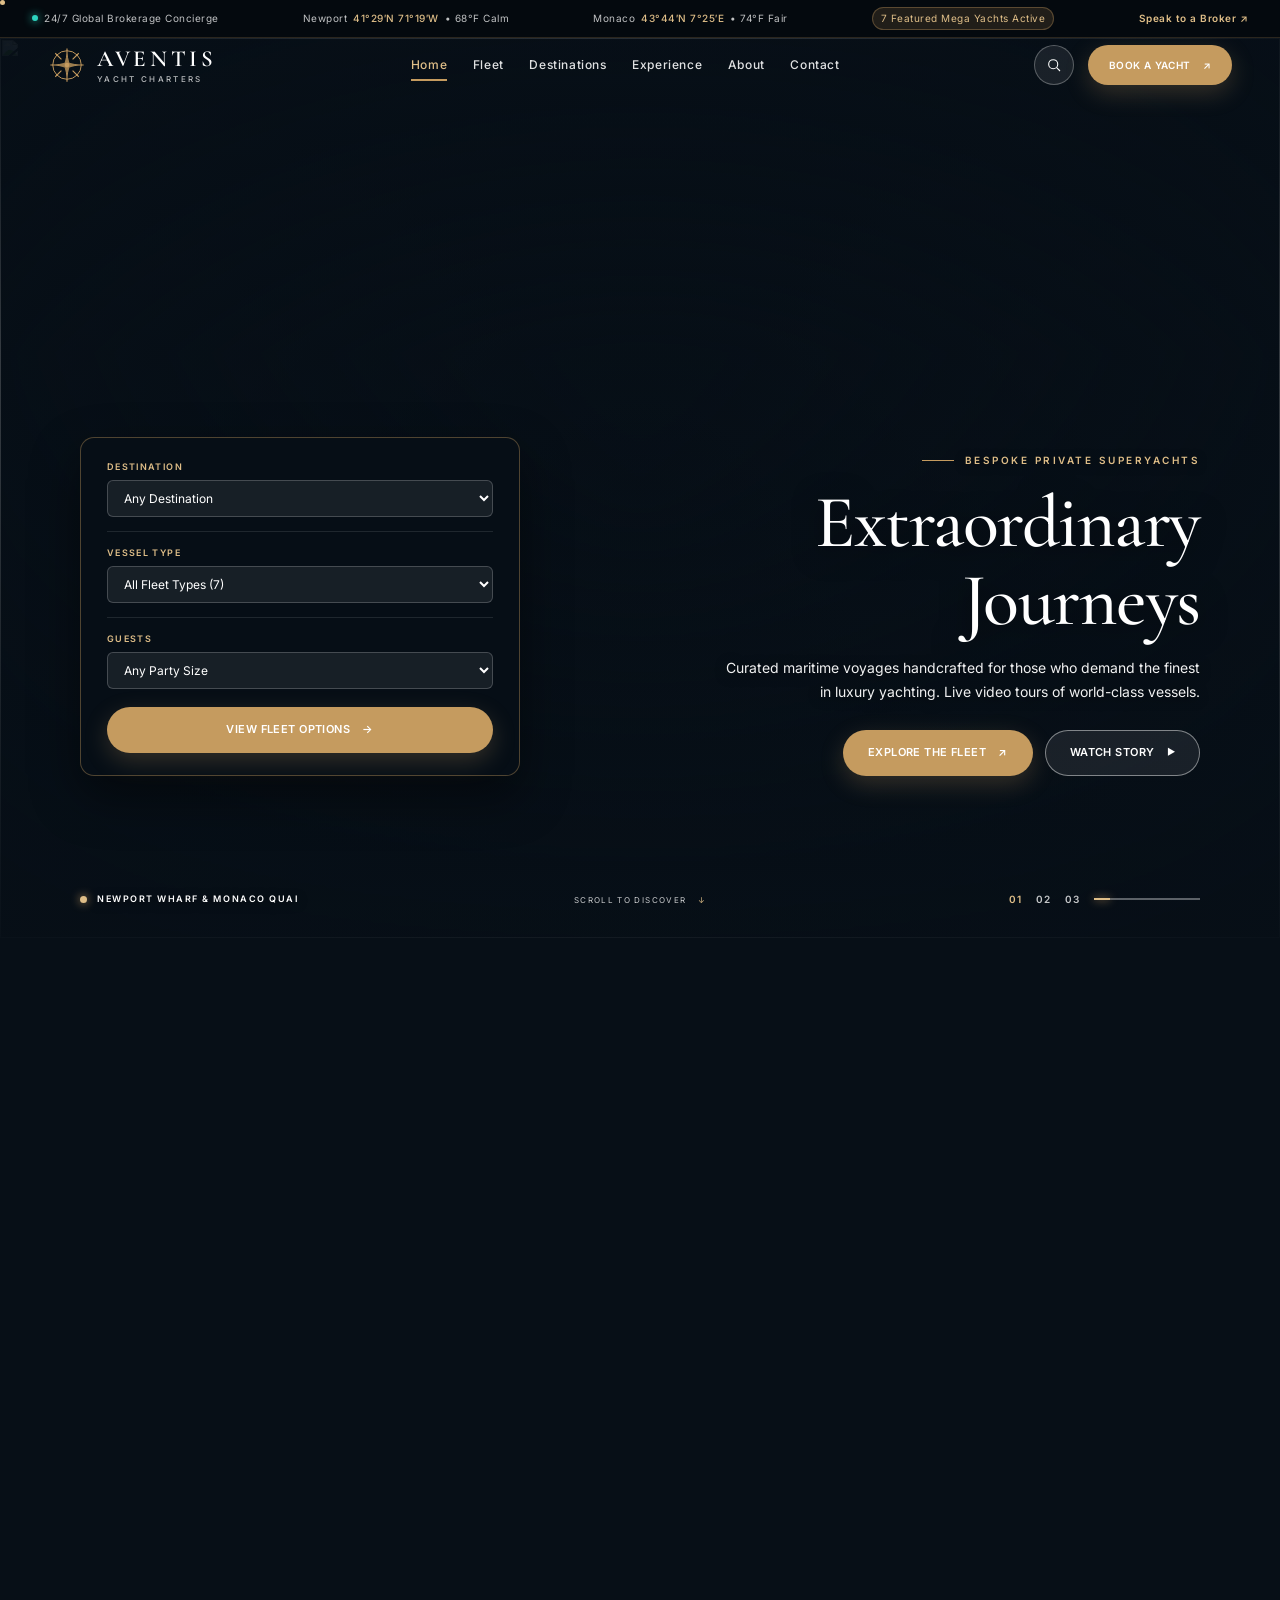
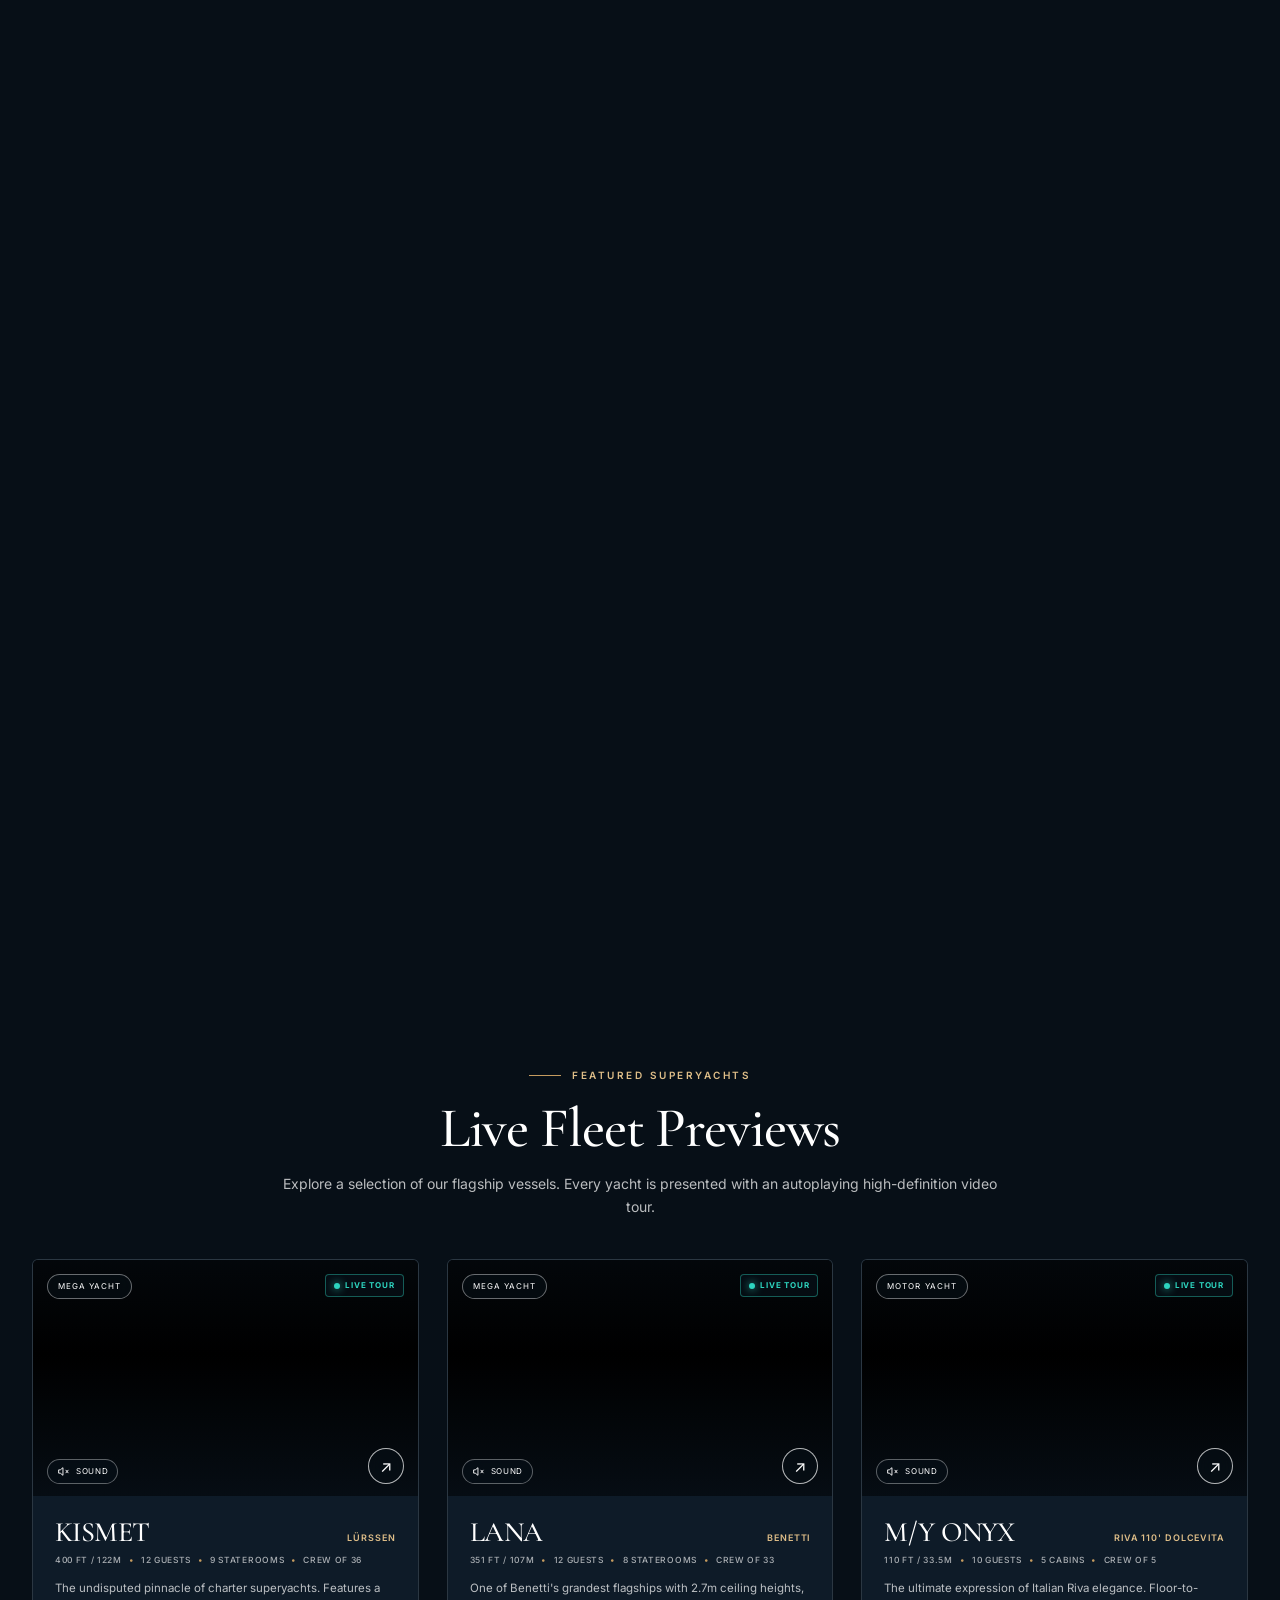
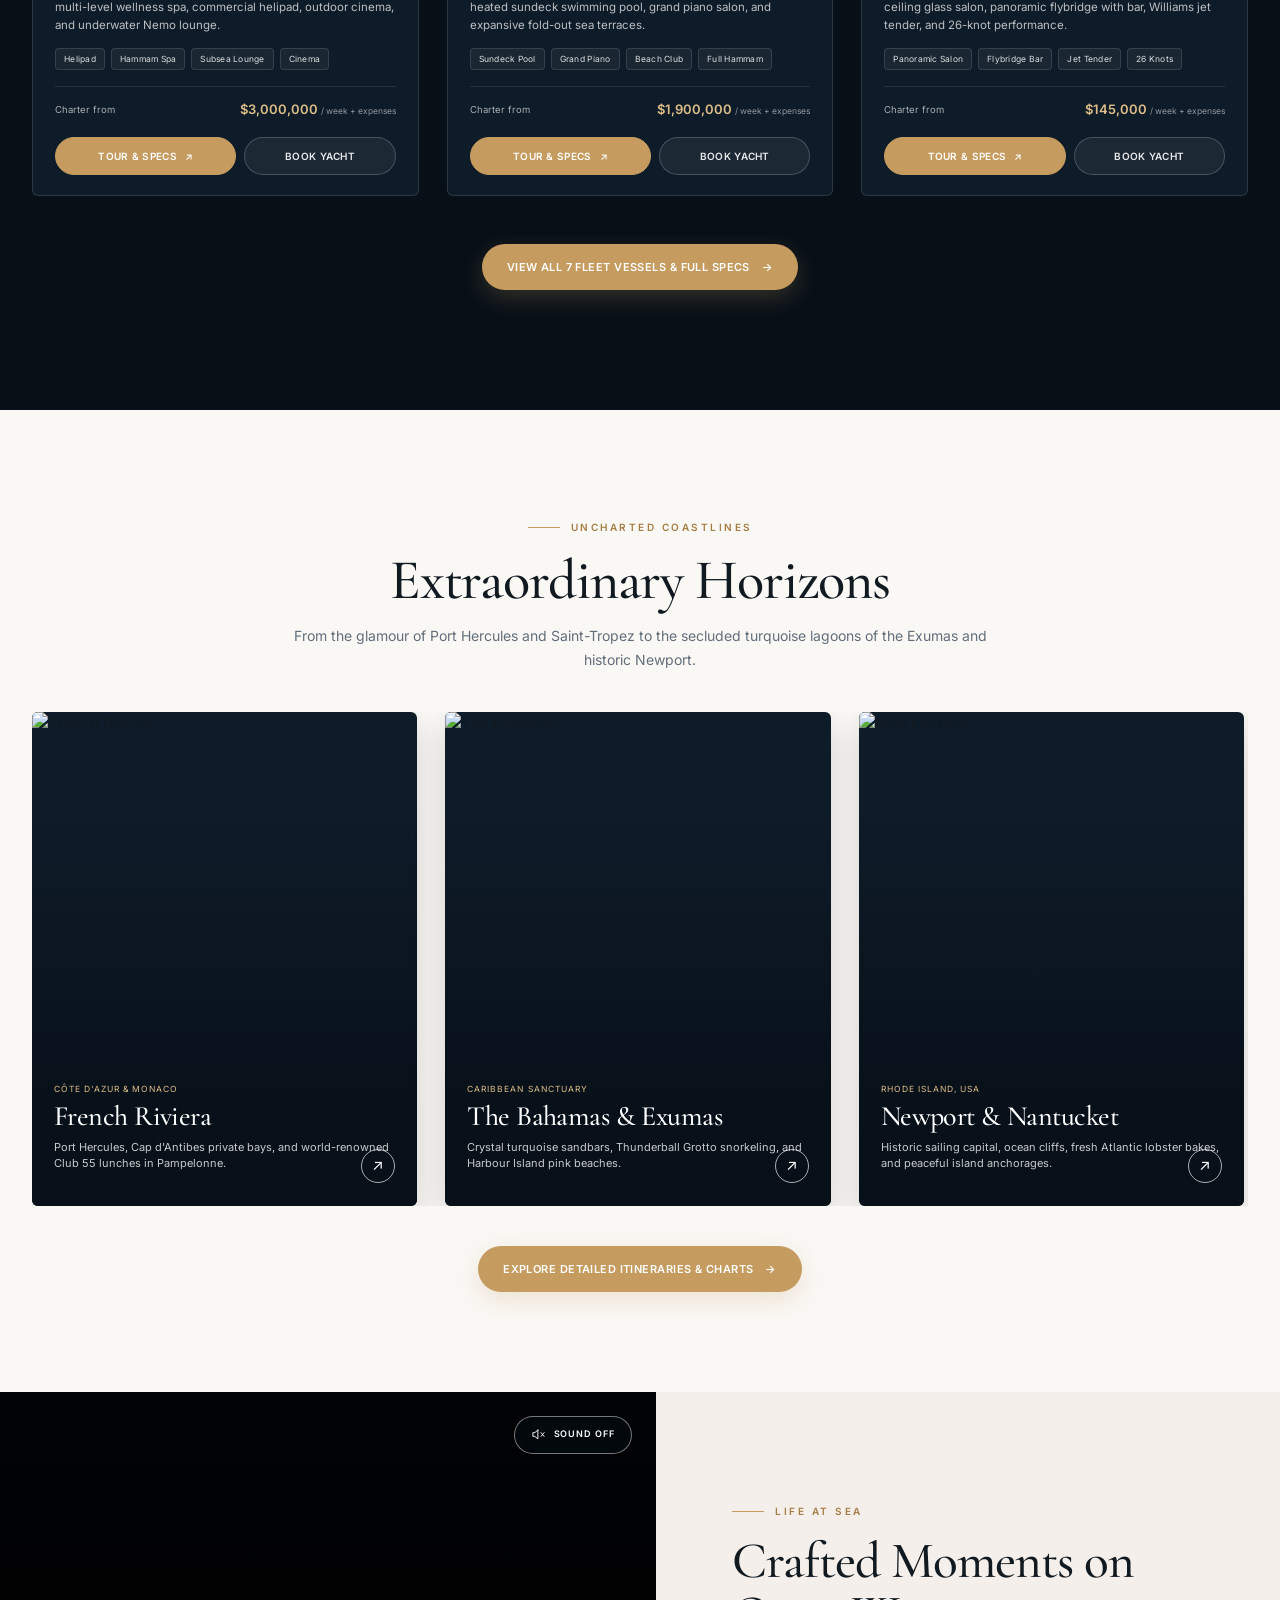
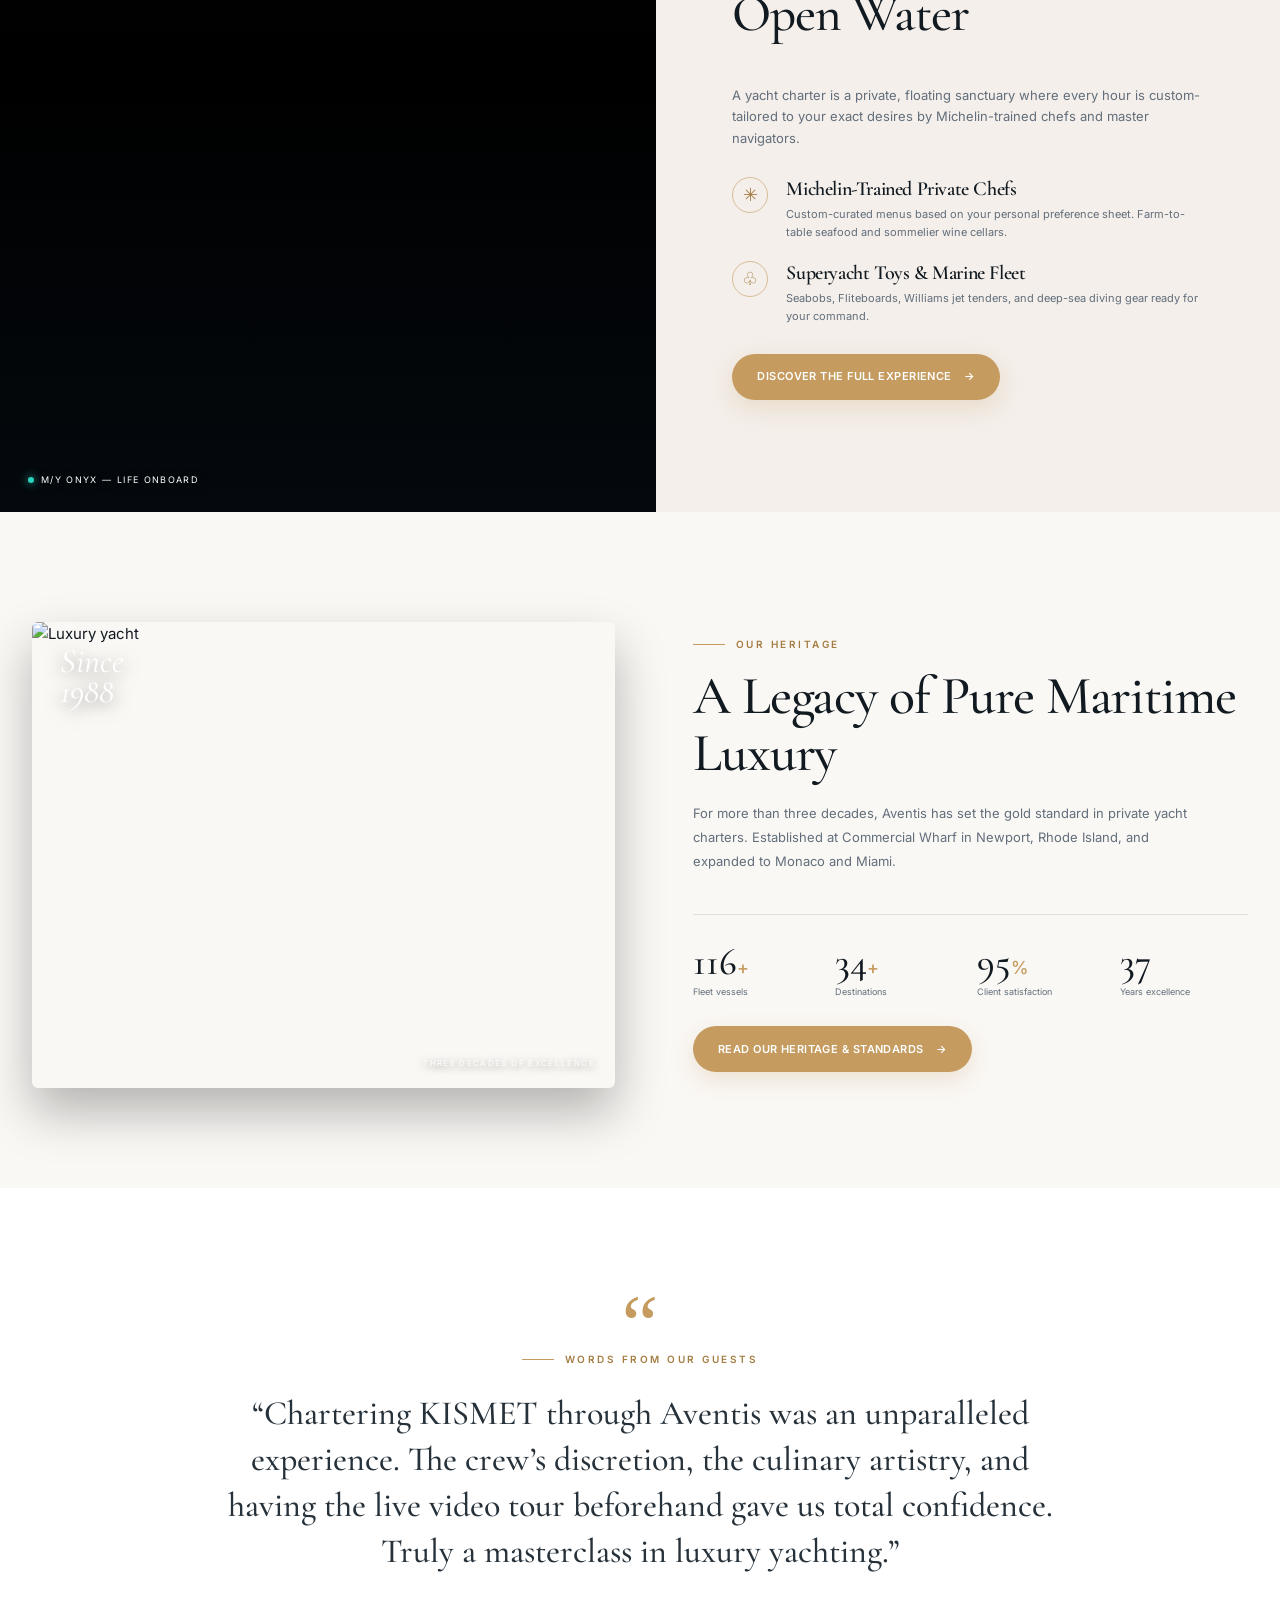
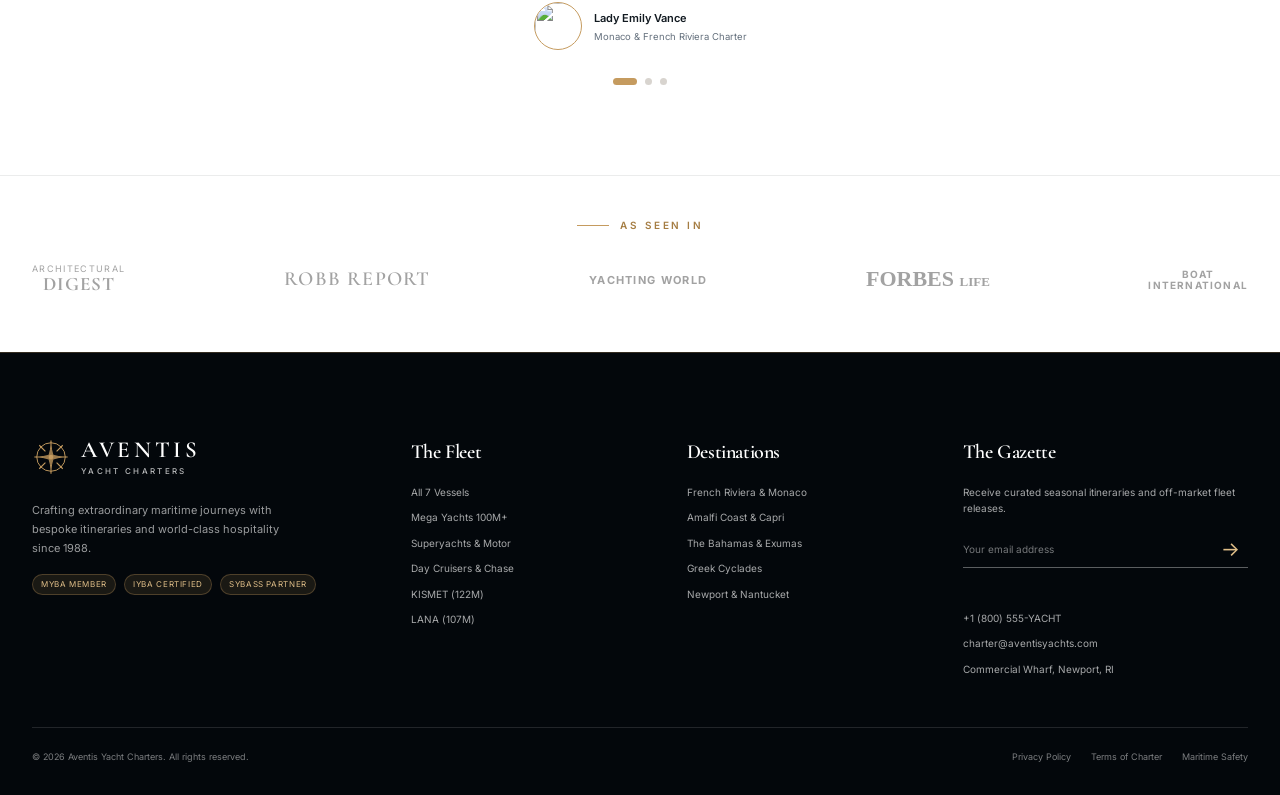
==== commit c8eb348f: "Replace KISMET video with Tritone Co-authored-by: Copilot <223556219+Copilot@users.noreply.github.co" ====
--- a/index.html
+++ b/index.html
@@ -190,7 +190,7 @@
           <article class="yacht-card reveal" data-category="mega">
             <div class="yacht-media">
               <video class="yacht-card-video" autoplay muted loop playsinline preload="auto" aria-label="KISMET video preview">
-                <source src="Public/Fleet/_150M%20KISMET%20Mega%20Yacht%20by%20Lurssen%20Yachts%20_%20Luxury%20Mega%20Yacht%20for%20Charter%20_%20Mania%20Luxury(1080P_HD).mp4" type="video/mp4">
+                <source src="Public/Fleet/TRITONE%20_%2027m_90_%20_%20Admiral%20-%20Yacht%20for%20Charter(1080P_HD).mp4" type="video/mp4">
               </video>
               <div class="media-overlay"></div>
               <span class="yacht-category">Mega Yacht</span>
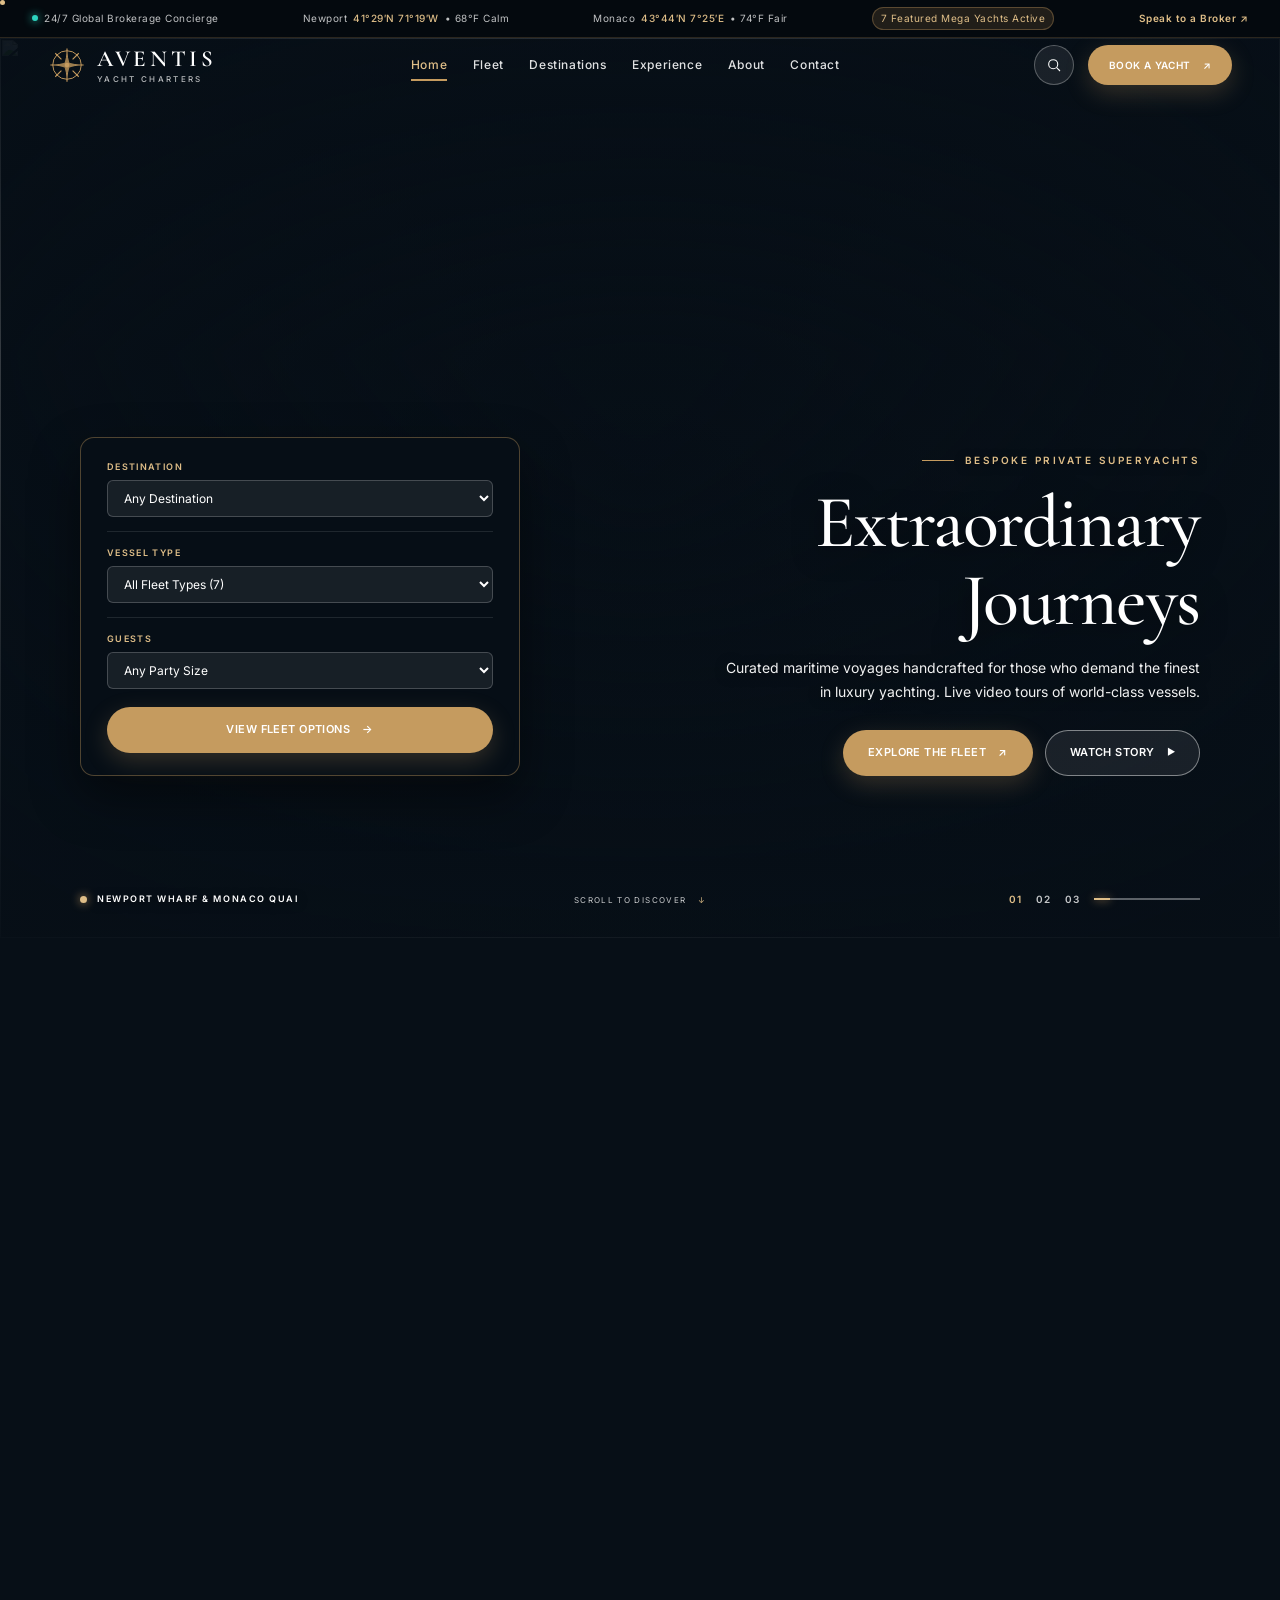
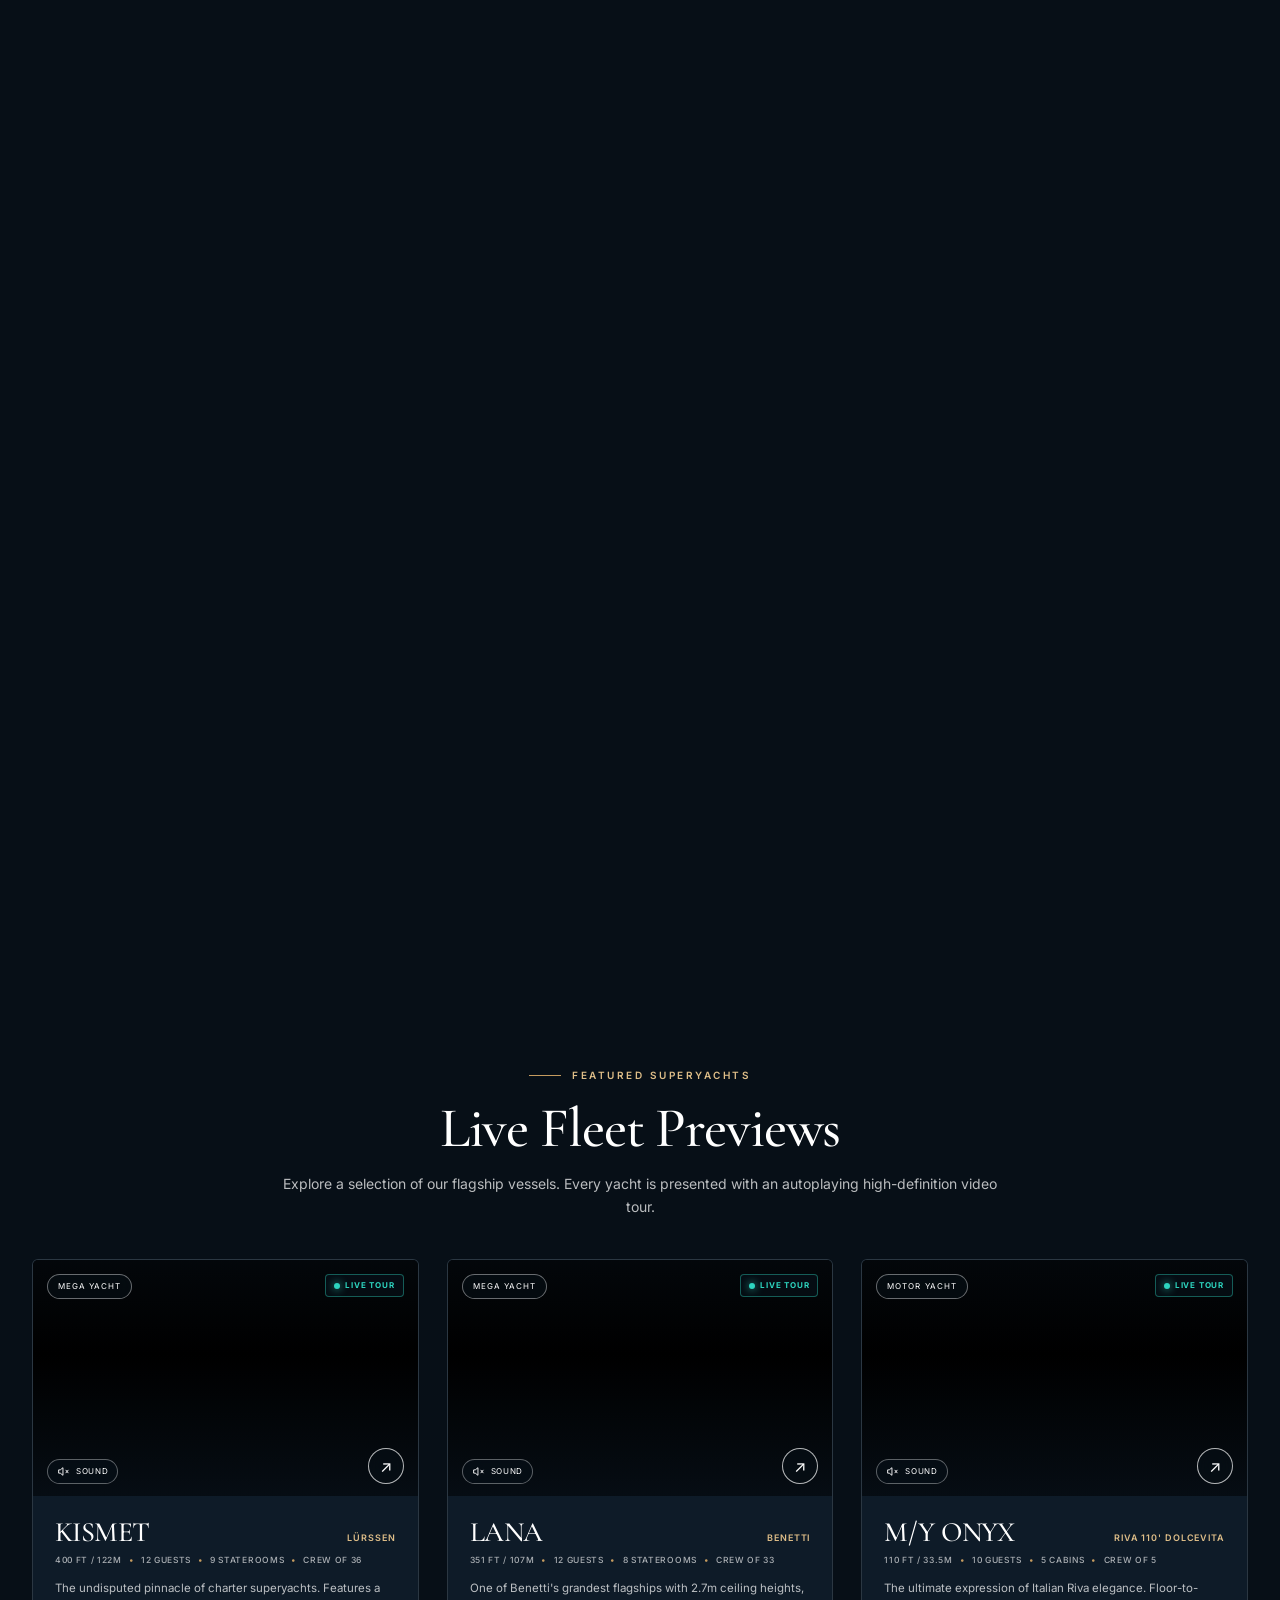
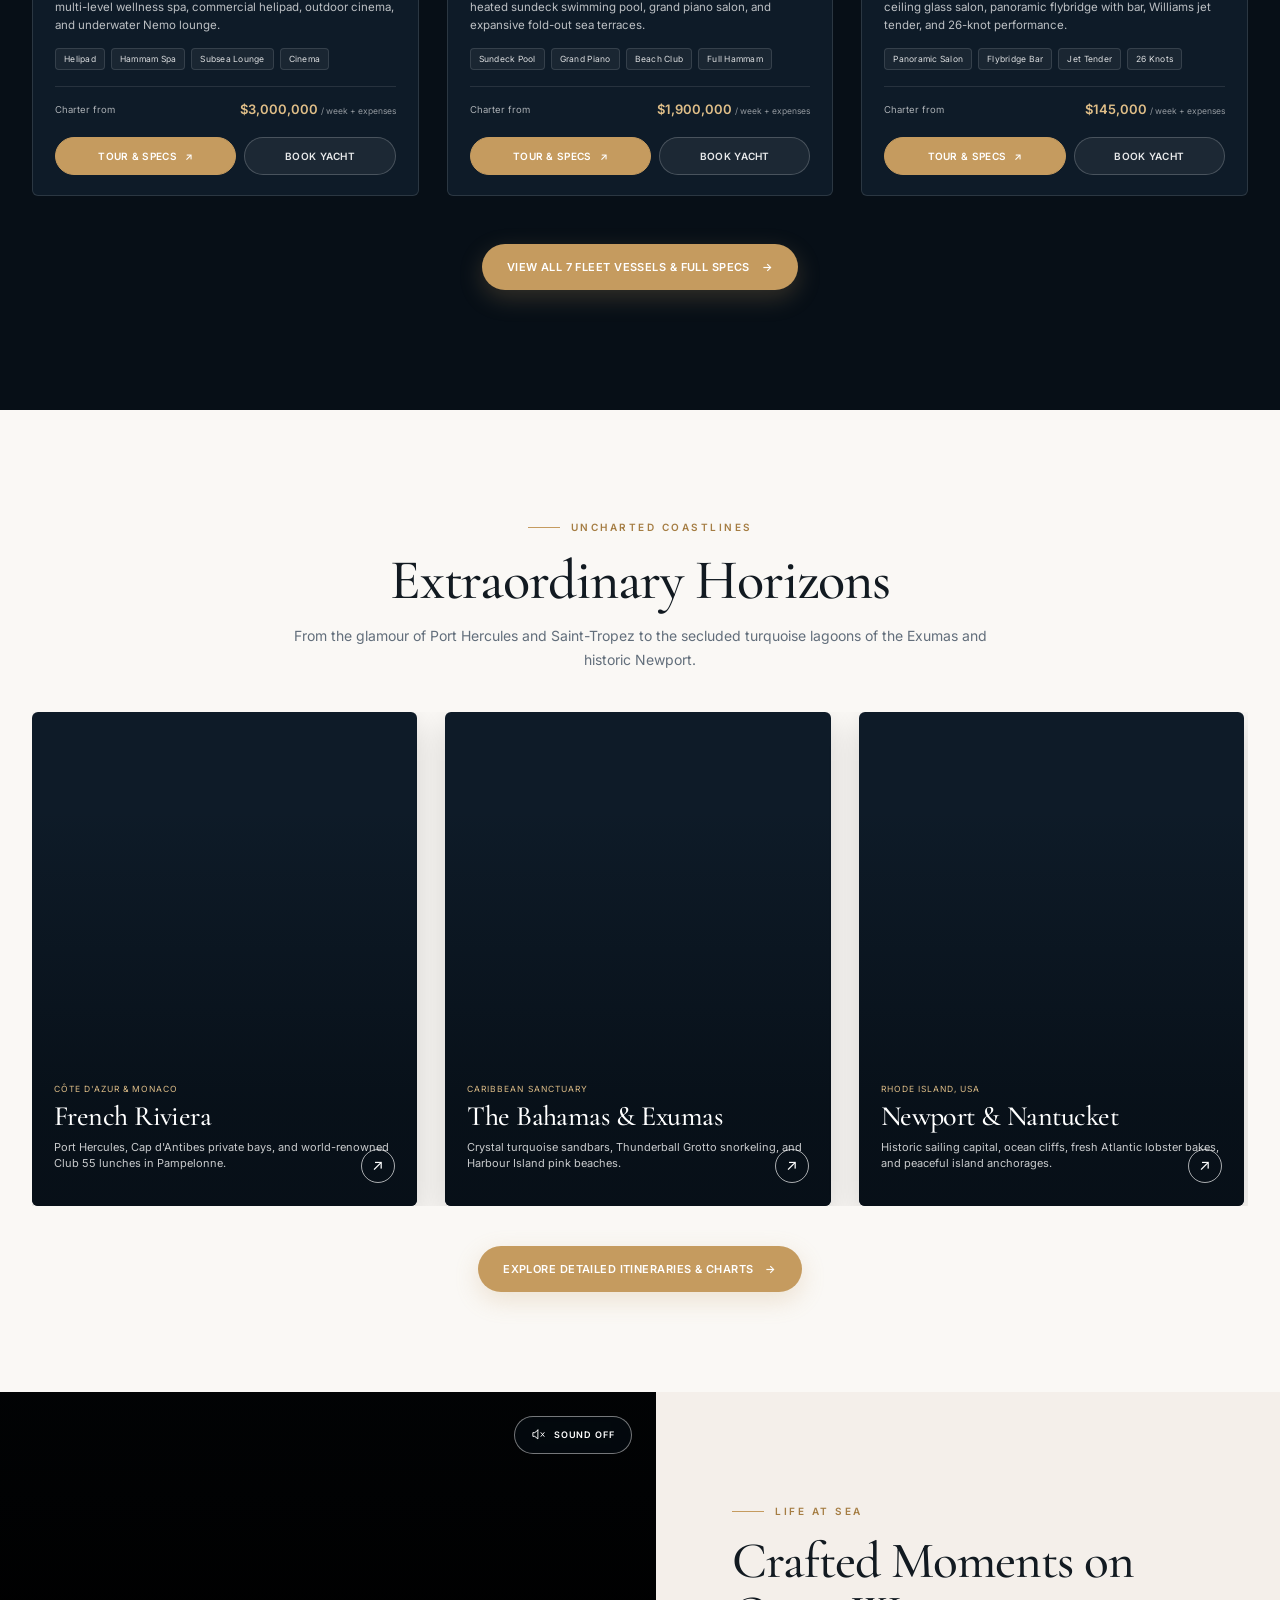
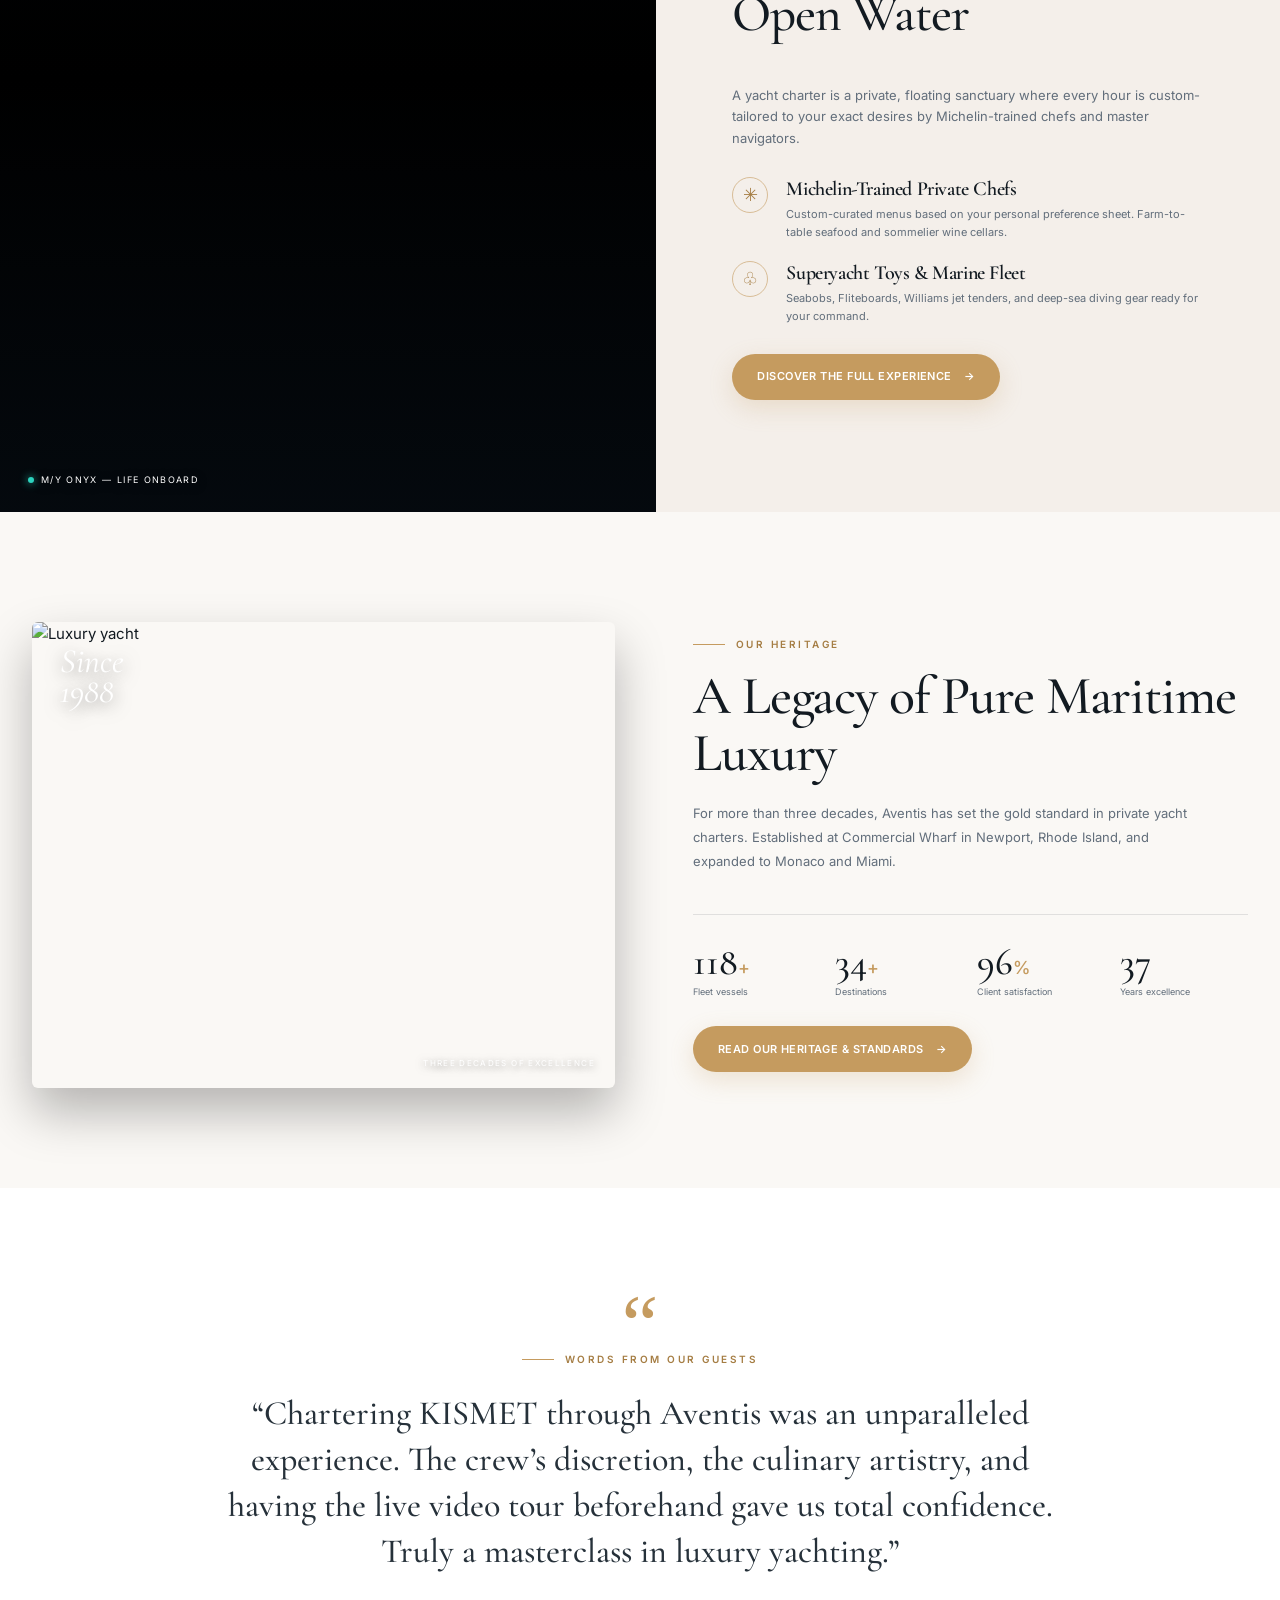
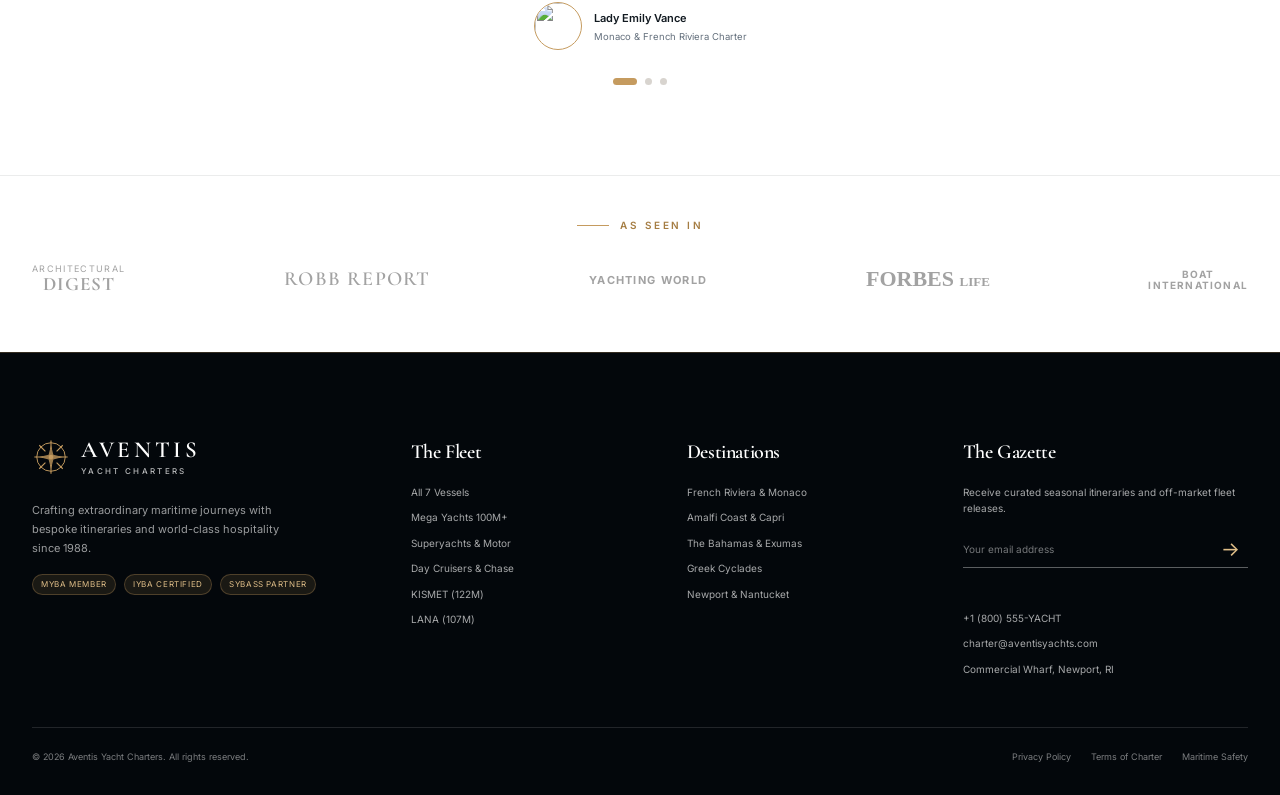
==== commit dd8c3403: "latest yacht update" ====
--- a/index.html
+++ b/index.html
@@ -328,7 +328,9 @@
         <div class="destinations-slider-wrapper reveal">
           <div class="destinations-slider" tabindex="0">
             <article class="destination-card">
-              <img src="https://images.unsplash.com/photo-1533105079780-92b9be482077?auto=format&fit=crop&w=850&q=85" alt="French Riviera" loading="lazy">
+              <video class="destination-card-video" autoplay muted loop playsinline preload="metadata" poster="https://images.unsplash.com/photo-1533105079780-92b9be482077?auto=format&fit=crop&w=850&q=85" aria-hidden="true" tabindex="-1">
+                <source src="Public/destination/Dreamy%20Luxury%20Yacht_._._._._._._.__LuxuryYacht%20_DreamYacht%20_YachtLife%20_TimelessLuxury%20_LuxuryTravel%20_yacht(MP4).mp4" type="video/mp4">
+              </video>
               <div class="destination-shade"></div>
               <div class="destination-info">
                 <span class="dest-region-tag">Côte d'Azur &amp; Monaco</span>
@@ -339,7 +341,9 @@
             </article>
 
             <article class="destination-card">
-              <img src="https://images.unsplash.com/photo-1510414842594-a61c69b5ae57?auto=format&fit=crop&w=850&q=85" alt="The Bahamas" loading="lazy">
+              <video class="destination-card-video" autoplay muted loop playsinline preload="metadata" poster="https://images.unsplash.com/photo-1510414842594-a61c69b5ae57?auto=format&fit=crop&w=850&q=85" aria-hidden="true" tabindex="-1">
+                <source src="Public/destination/On%20a%20mission%20_thisisit_yacht%20_%20one%20of%20the%20most%20incredible%20yachts%20in%20the%20world.___Yacht%20_Superyacht%20_ThisIsIt%20_YachtCharter%20_TomClaeren(MP4).mp4" type="video/mp4">
+              </video>
               <div class="destination-shade"></div>
               <div class="destination-info">
                 <span class="dest-region-tag">Caribbean Sanctuary</span>
@@ -350,7 +354,9 @@
             </article>
 
             <article class="destination-card">
-              <img src="https://images.unsplash.com/photo-1500375592092-40eb2168fd21?auto=format&fit=crop&w=850&q=85" alt="New England" loading="lazy">
+              <video class="destination-card-video" autoplay muted loop playsinline preload="metadata" poster="https://images.unsplash.com/photo-1500375592092-40eb2168fd21?auto=format&fit=crop&w=850&q=85" aria-hidden="true" tabindex="-1">
+                <source src="Public/destination/Resonating%20to%20sunsets%20more%20than%20nightouts%E2%9C%A8_%20__%5B%20dubai_%20yacht_%20sunsets_%20things%20to%20do%20_%20friends_%20couple%20ideas_%20outfits%20on%20yacht_%20beach%20day_%20uae%20_%20date%20ideas(.mp4" type="video/mp4">
+              </video>
               <div class="destination-shade"></div>
               <div class="destination-info">
                 <span class="dest-region-tag">Rhode Island, USA</span>
--- a/css/destinations.css
+++ b/css/destinations.css
@@ -80,12 +80,15 @@
   transform: translateY(-8px);
   box-shadow: var(--shadow-lg);
 }
-.destination-card > img {
+.destination-card > video {
+  position: absolute;
+  inset: 0;
+  width: 100%;
   height: 100%;
   object-fit: cover;
   transition: transform 0.8s var(--ease);
 }
-.destination-card:hover > img { transform: scale(1.06); }
+.destination-card:hover > video { transform: scale(1.06); }
 .destination-shade {
   position: absolute;
   inset: 20% 0 0;
@@ -283,4 +286,3 @@
   .itinerary-feature-card { padding: 26px 20px; }
   .season-calendar-wrap { padding: 24px 18px; }
 }
-
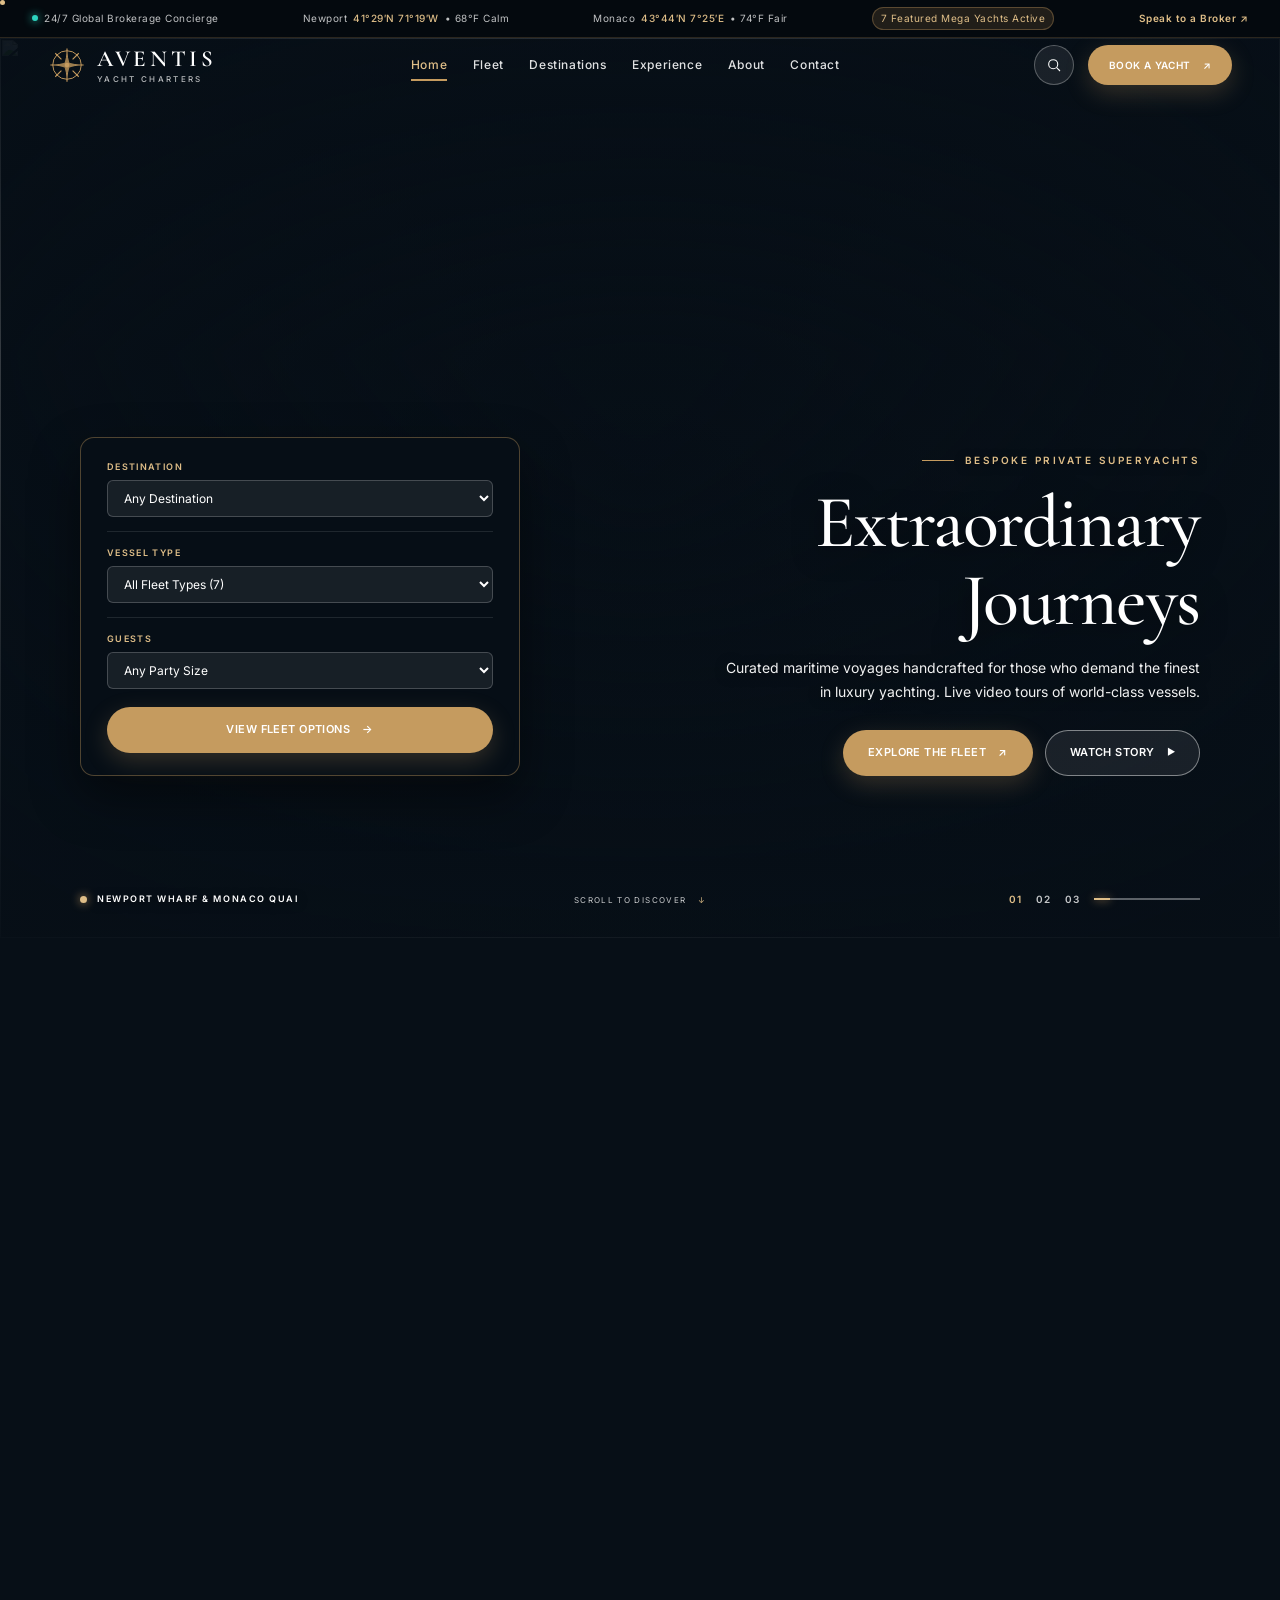
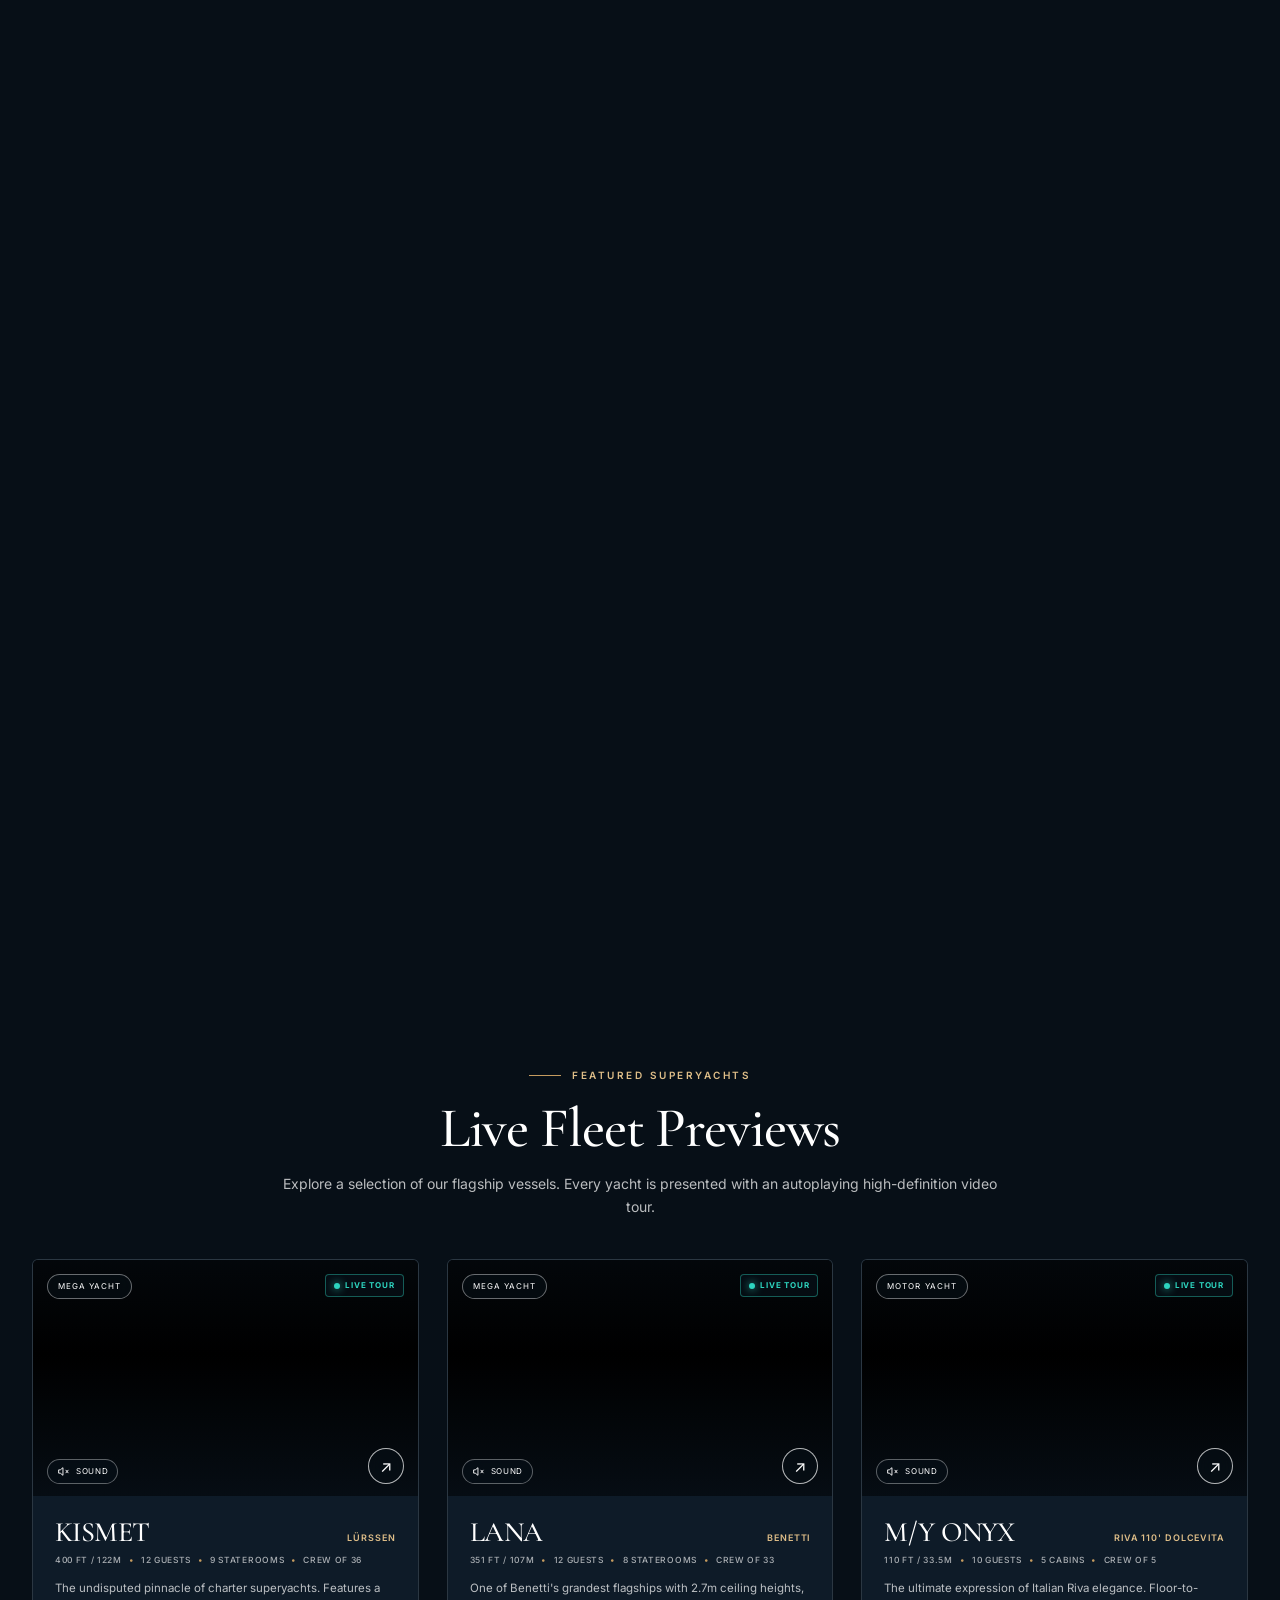
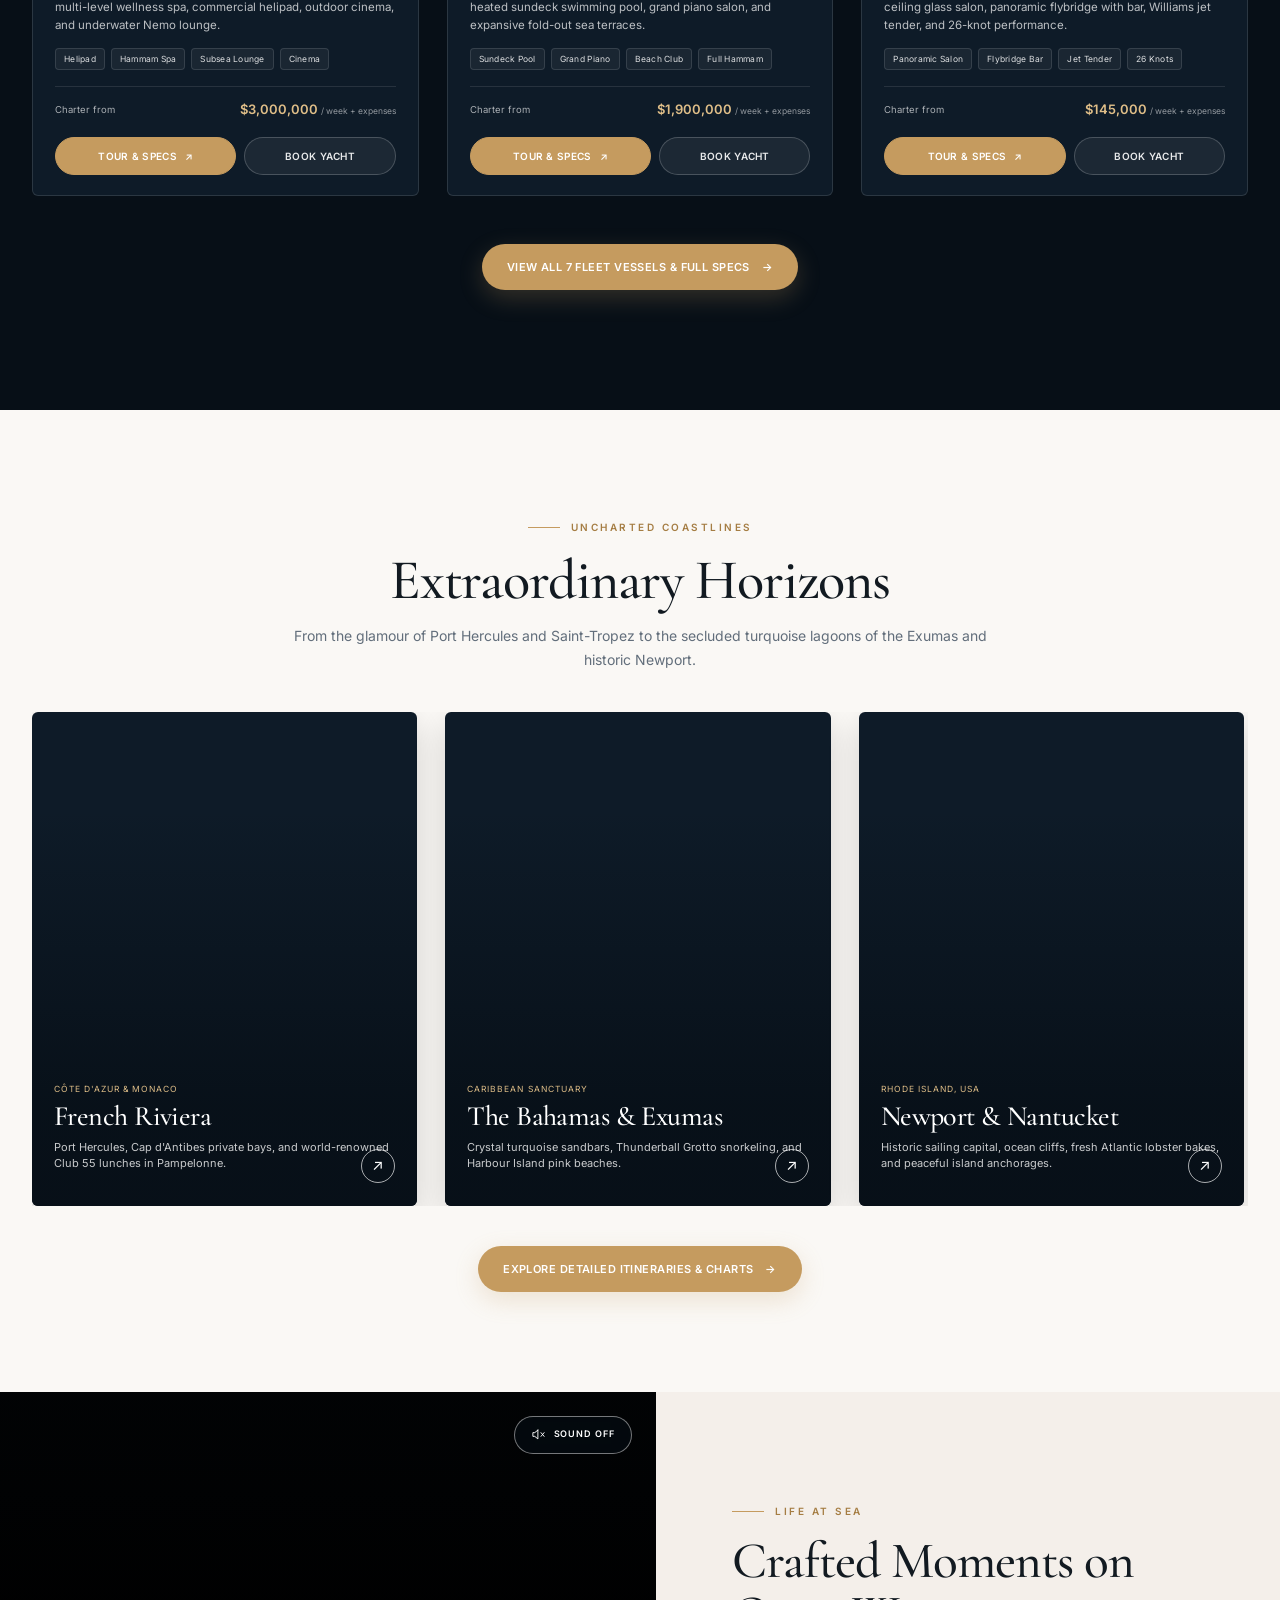
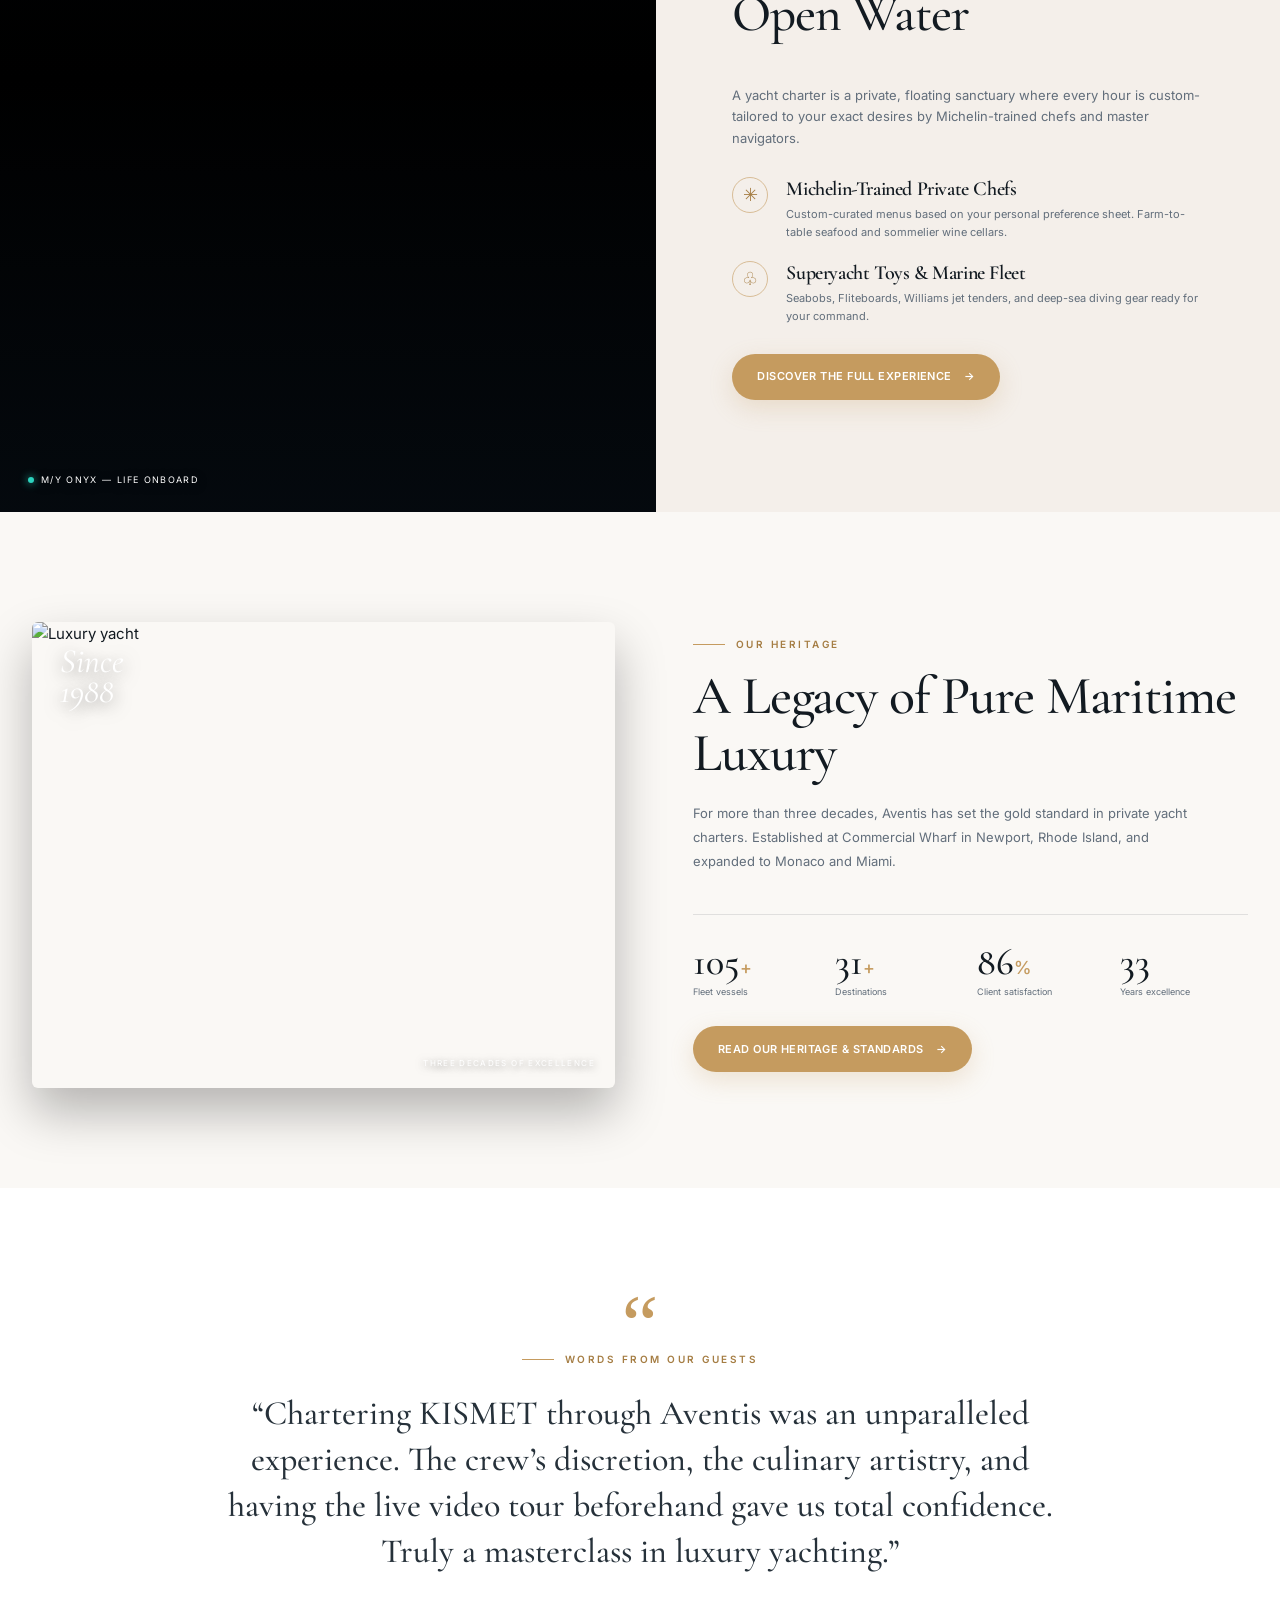
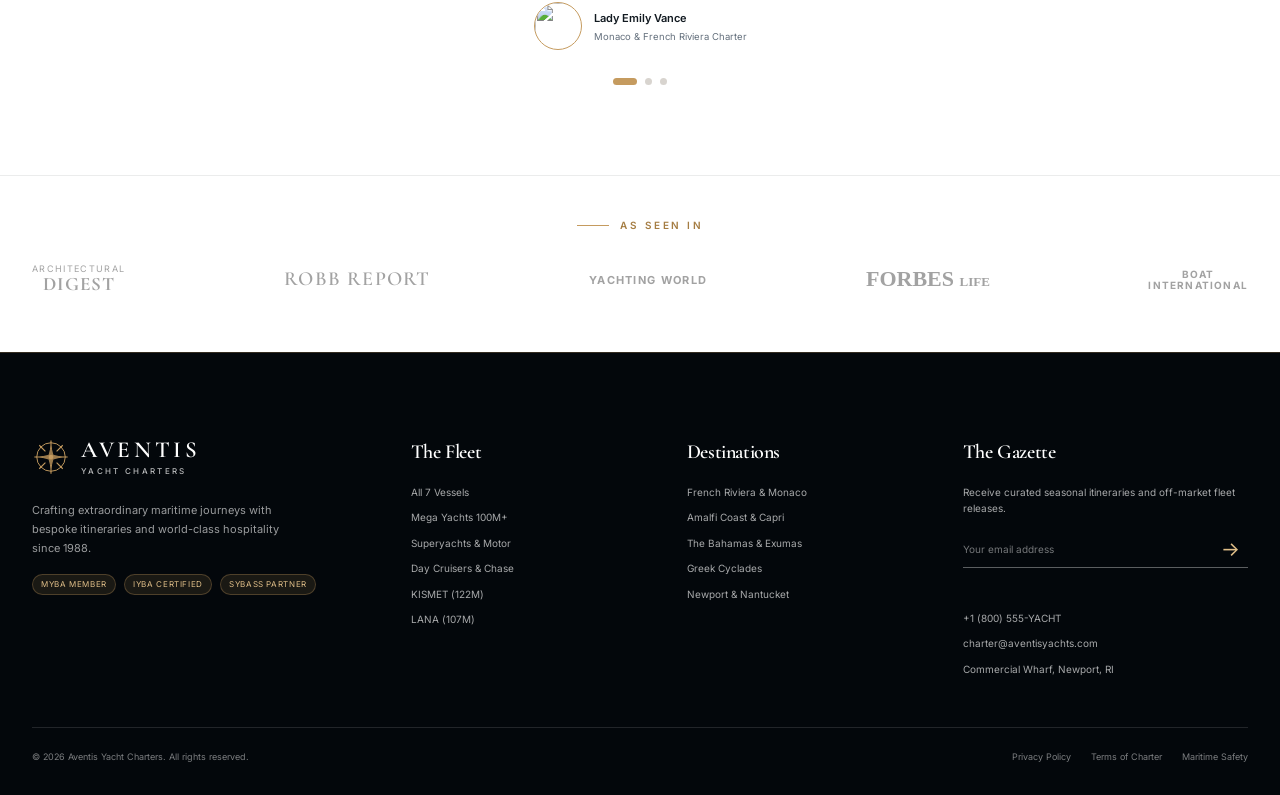
==== commit 40615f95: "Add Android app build workflow Co-authored-by: Copilot <223556219+Copilot@users.noreply.github.com>" ====
--- a/index.html
+++ b/index.html
@@ -4,7 +4,12 @@
   <meta charset="utf-8">
   <meta name="viewport" content="width=device-width, initial-scale=1">
   <meta name="theme-color" content="#070f17">
+  <meta name="apple-mobile-web-app-capable" content="yes">
+  <meta name="apple-mobile-web-app-status-bar-style" content="black-translucent">
   <meta name="description" content="Bespoke private yacht charters from Newport, Monaco, and the Caribbean. Explore our ultra-luxury fleet featuring live video tours, curated itineraries, and world-class crew.">
+  <link rel="manifest" href="manifest.webmanifest">
+  <link rel="icon" href="icons/icon-192.png" type="image/png">
+  <link rel="apple-touch-icon" href="icons/apple-touch-icon.png">
   <link rel="canonical" href="https://aventisyachts.com/">
   <meta property="og:type" content="website">
   <meta property="og:title" content="Aventis Yacht Charters — Extraordinary Journeys">
